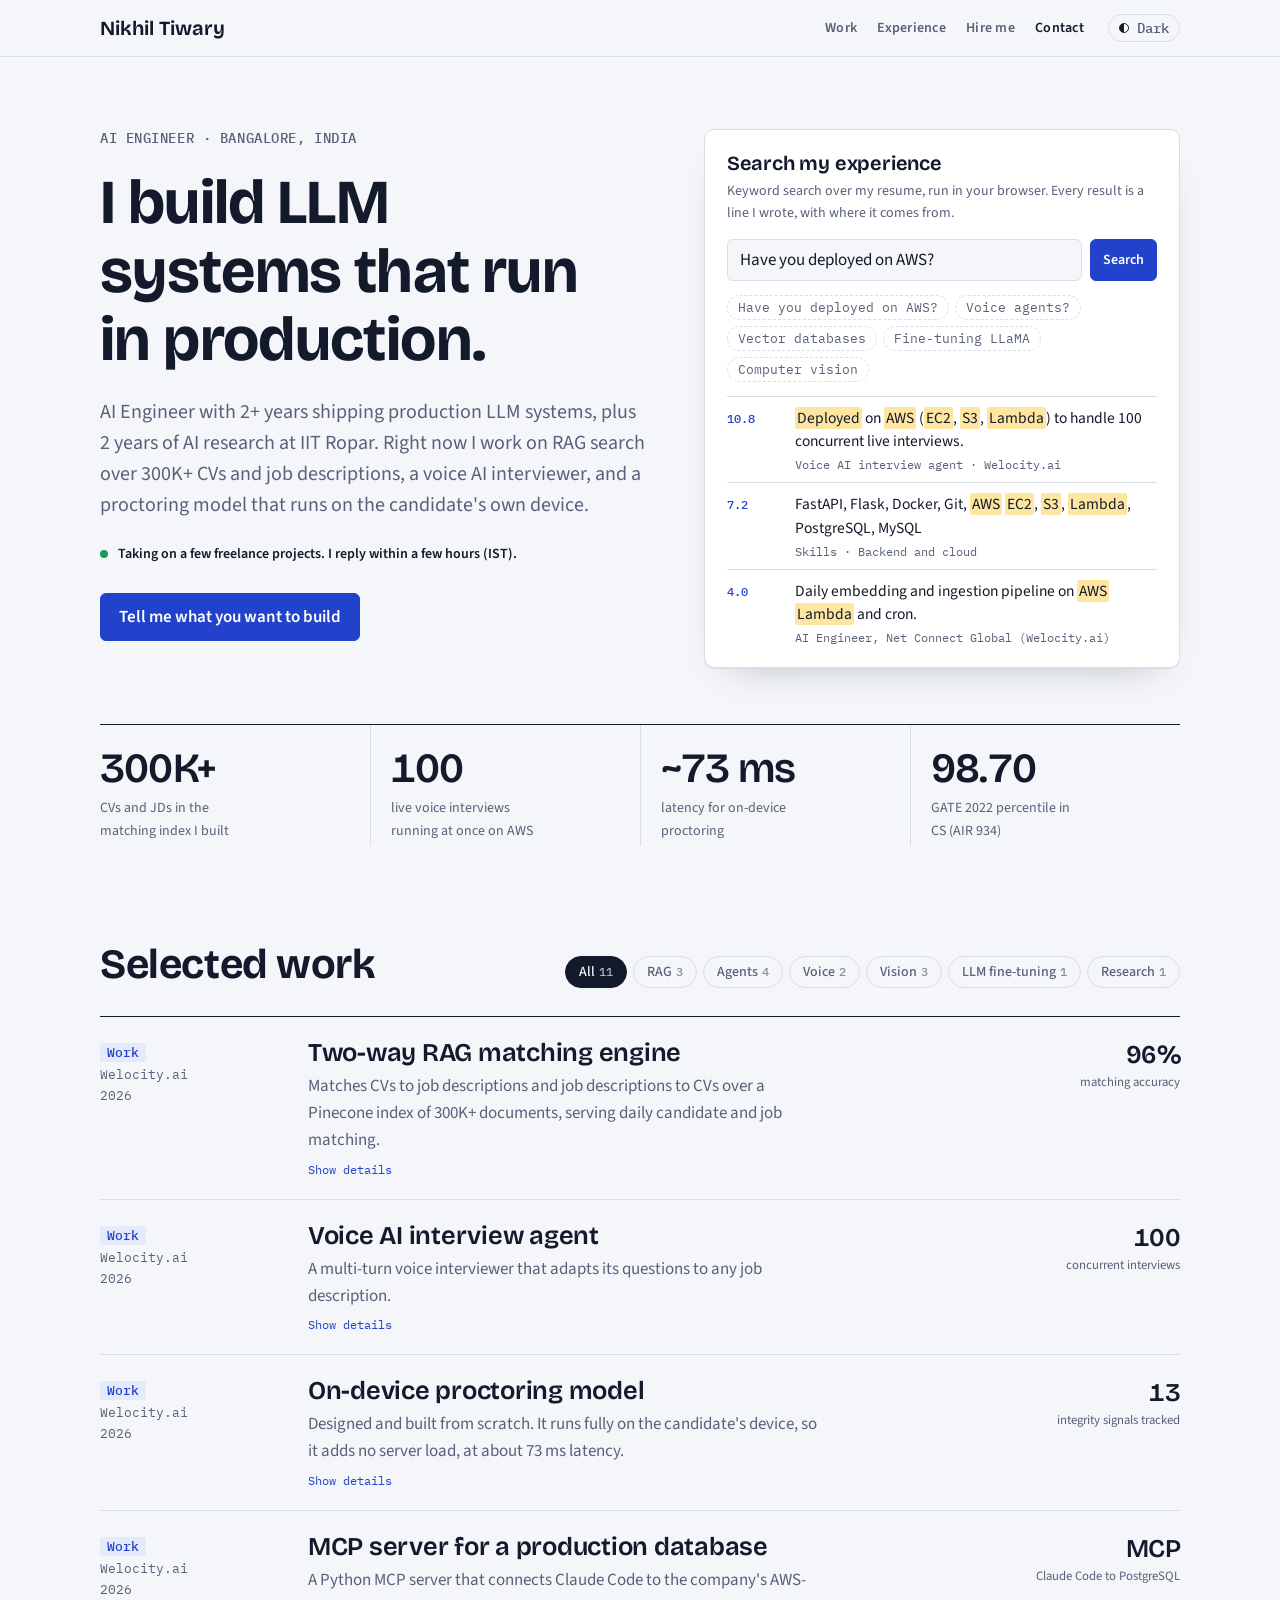
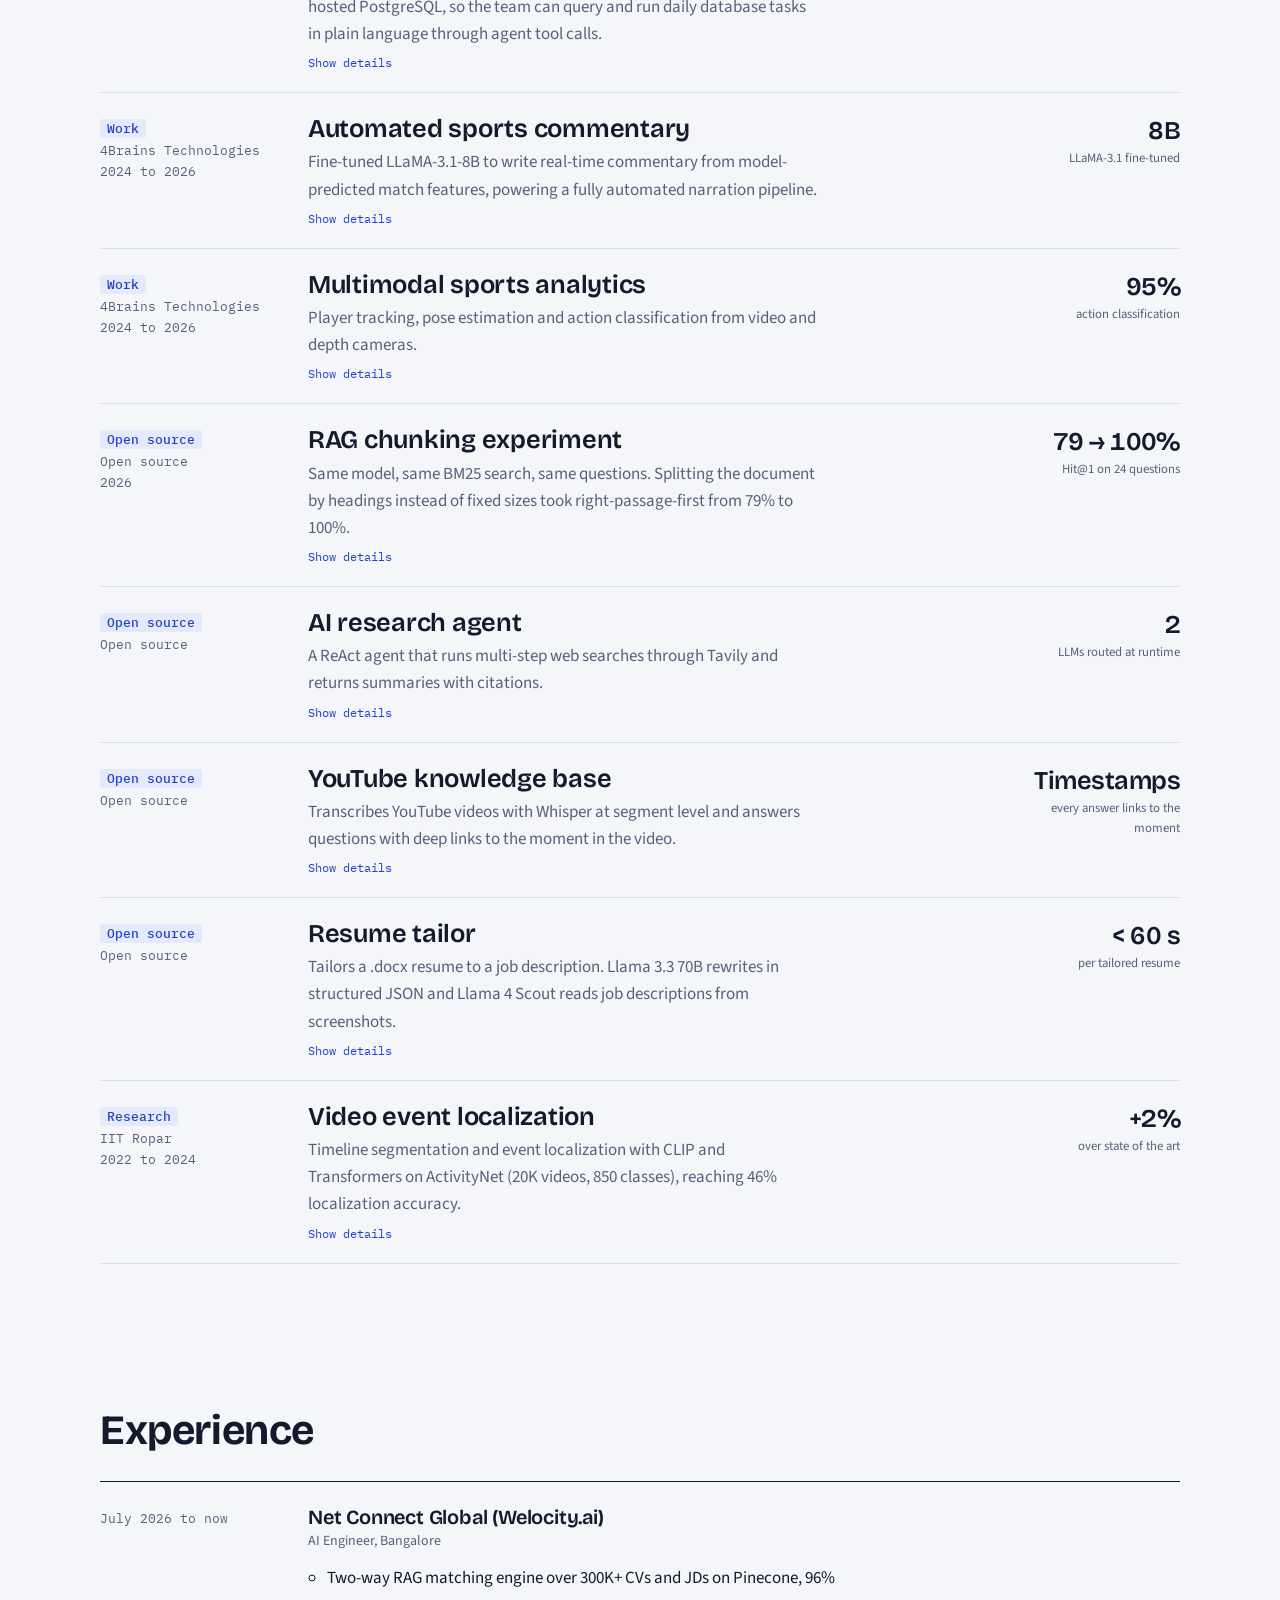
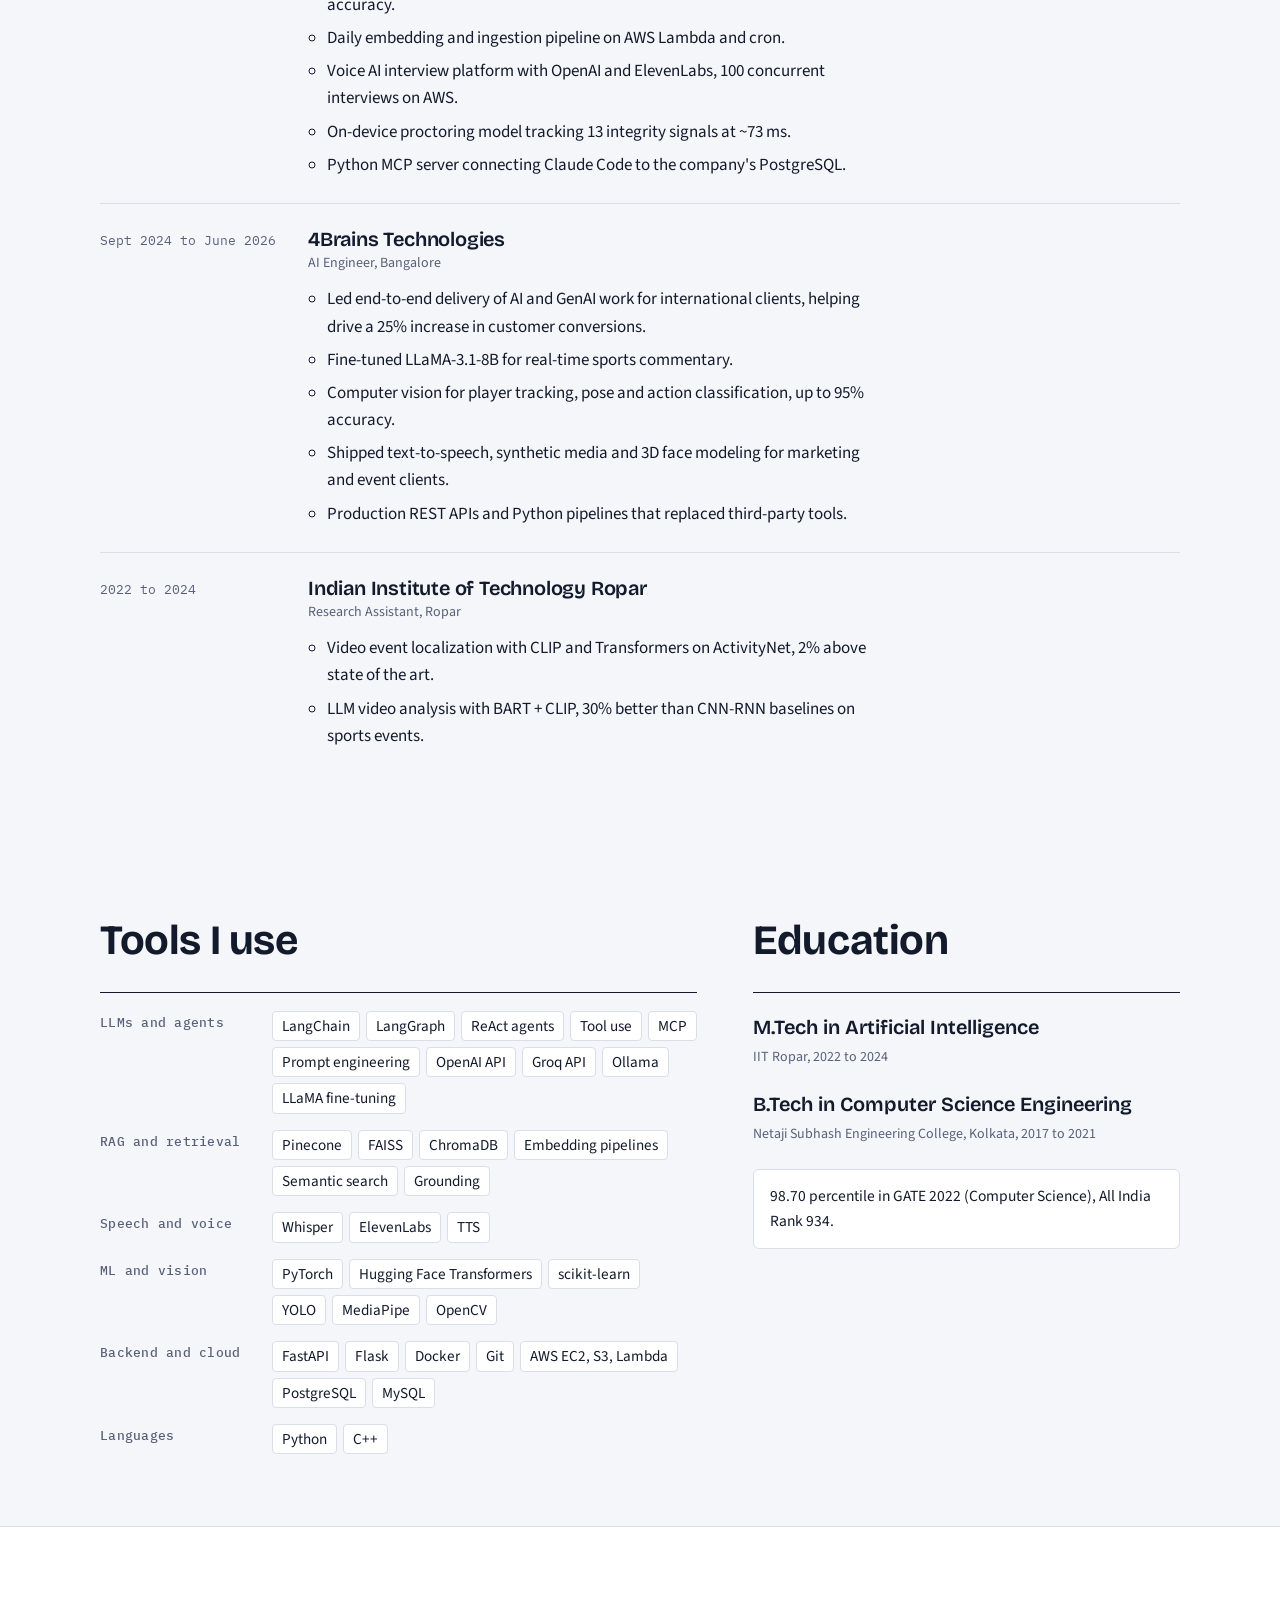
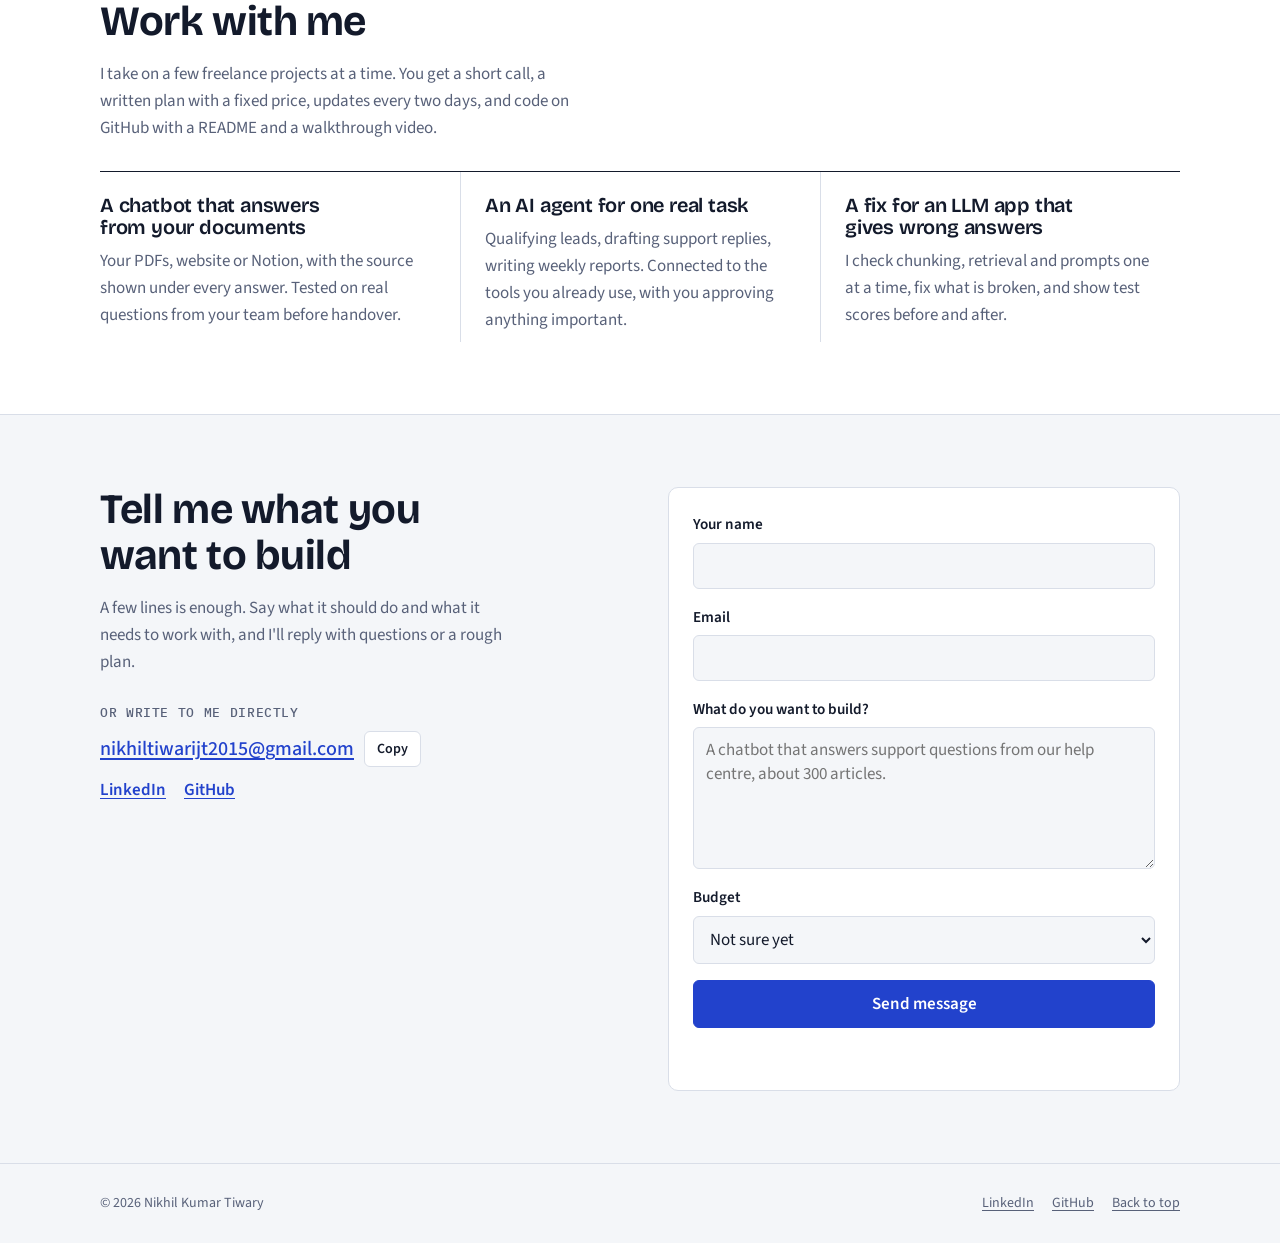
==== index.html @ e2e92344 "Add portfolio website Static site built from the resume: hero with in-browser resume search, project" ====
<!doctype html>
<html lang="en">
<head>
<meta charset="utf-8">
<meta name="viewport" content="width=device-width, initial-scale=1, viewport-fit=cover">
<title>Nikhil Kumar Tiwary</title>
<meta name="description" content="Nikhil Kumar Tiwary, AI Engineer in Bangalore. RAG search, voice AI agents and on-device vision, built for production.">
<meta property="og:title" content="Nikhil Kumar Tiwary, AI Engineer">
<meta property="og:description" content="RAG search, voice AI agents and on-device vision, built for production.">
<meta property="og:type" content="website">
<link rel="preconnect" href="https://fonts.googleapis.com">
<link rel="preconnect" href="https://fonts.gstatic.com" crossorigin>
<link rel="stylesheet" href="https://fonts.googleapis.com/css2?family=Bricolage+Grotesque:opsz,wght@12..96,500..750&family=Source+Sans+3:ital,wght@0,400;0,600;1,400&family=IBM+Plex+Mono:wght@400;500&display=swap">
<link rel="stylesheet" href="style.css">
</head>
<body>
<a class="skip" href="#main">Skip to content</a>

<header class="top">
  <div class="wrap top-inner">
    <a class="brand" href="#top" data-bind="shortName">Nikhil Tiwary</a>
    <nav class="nav" aria-label="Sections">
      <a href="#work">Work</a>
      <a href="#experience">Experience</a>
      <a href="#services">Hire me</a>
      <a href="#contact">Contact</a>
    </nav>
    <button class="theme" id="theme-toggle" type="button" aria-label="Switch colour theme">
      <span class="theme-dot" aria-hidden="true"></span><span class="theme-text">Theme</span>
    </button>
  </div>
</header>

<main id="main">
  <section class="hero wrap" id="top">
    <div class="hero-text">
      <p class="eyebrow"><span data-bind="role">AI Engineer</span> · <span data-bind="location">Bangalore, India</span></p>
      <h1 data-bind="headline">I build LLM systems that run in production.</h1>
      <p class="lede" data-bind="intro"></p>
      <p class="avail"><span class="pulse" aria-hidden="true"></span><span data-bind="availability"></span></p>
      <div class="cta-row">
        <a class="btn primary" href="#contact">Tell me what you want to build</a>
        <a class="btn" id="resume-link" href="Nikhil-Kumar-Tiwary-Resume.pdf" target="_blank" rel="noopener">Resume (PDF)</a>
      </div>
    </div>

    <aside class="ask" aria-labelledby="ask-title">
      <div class="ask-head">
        <h2 id="ask-title">Search my experience</h2>
        <p class="ask-note">Keyword search over my resume, run in your browser. Every result is a line I wrote, with where it comes from.</p>
      </div>
      <form class="ask-form" id="ask-form" role="search">
        <label class="sr" for="ask-input">Question</label>
        <input id="ask-input" type="search" autocomplete="off" placeholder="Have you deployed on AWS?" value="Have you deployed on AWS?">
        <button class="btn primary small" type="submit">Search</button>
      </form>
      <div class="chips" id="ask-chips" aria-label="Example questions"></div>
      <ol class="hits" id="ask-hits" aria-live="polite"></ol>
    </aside>
  </section>

  <section class="stats wrap" aria-label="In numbers">
    <dl class="stat-row" id="stats"></dl>
  </section>

  <section class="section wrap" id="work">
    <div class="section-head">
      <h2>Selected work</h2>
      <div class="filters" id="filters" role="group" aria-label="Filter projects"></div>
    </div>
    <ul class="projects" id="projects"></ul>
  </section>

  <section class="section wrap" id="experience">
    <div class="section-head"><h2>Experience</h2></div>
    <ol class="timeline" id="timeline"></ol>
  </section>

  <section class="section wrap split" id="skills">
    <div>
      <div class="section-head"><h2>Tools I use</h2></div>
      <div class="skills" id="skill-groups"></div>
    </div>
    <div>
      <div class="section-head"><h2>Education</h2></div>
      <ul class="edu" id="education"></ul>
      <p class="achieve" id="achievements"></p>
    </div>
  </section>

  <section class="section band" id="services">
    <div class="wrap">
      <div class="section-head">
        <h2>Work with me</h2>
        <p class="section-sub">I take on a few freelance projects at a time. You get a short call, a written plan with a fixed price, updates every two days, and code on GitHub with a README and a walkthrough video.</p>
      </div>
      <div class="services" id="service-list"></div>
    </div>
  </section>

  <section class="section wrap contact" id="contact">
    <div class="contact-text">
      <h2>Tell me what you want to build</h2>
      <p>A few lines is enough. Say what it should do and what it needs to work with, and I'll reply with questions or a rough plan.</p>
      <div class="direct">
        <p class="label">Or write to me directly</p>
        <div class="email-row">
          <a class="email" id="email-link" href="mailto:nikhiltiwarijt2015@gmail.com">nikhiltiwarijt2015@gmail.com</a>
          <button class="btn small" id="copy-email" type="button">Copy</button>
        </div>
        <p class="phone" id="phone-line" hidden></p>
        <p class="links"><a id="li-link" href="#" target="_blank" rel="noopener">LinkedIn</a><a id="gh-link" href="#" target="_blank" rel="noopener">GitHub</a></p>
      </div>
    </div>

    <form class="form" id="contact-form" novalidate>
      <div class="field">
        <label for="f-name">Your name</label>
        <input id="f-name" name="name" type="text" autocomplete="name" required>
      </div>
      <div class="field">
        <label for="f-email">Email</label>
        <input id="f-email" name="email" type="email" autocomplete="email" required>
      </div>
      <div class="field">
        <label for="f-what">What do you want to build?</label>
        <textarea id="f-what" name="message" rows="5" required placeholder="A chatbot that answers support questions from our help centre, about 300 articles."></textarea>
      </div>
      <div class="field">
        <label for="f-budget">Budget</label>
        <select id="f-budget" name="budget">
          <option value="Not sure yet">Not sure yet</option>
          <option value="Under $500">Under $500</option>
          <option value="$500 to $1,500">$500 to $1,500</option>
          <option value="Over $1,500">Over $1,500</option>
        </select>
      </div>
      <input type="text" name="_gotcha" class="trap" tabindex="-1" autocomplete="off" aria-hidden="true">
      <button class="btn primary" type="submit" id="f-submit">Send message</button>
      <p class="form-status" id="form-status" role="status"></p>
    </form>
  </section>
</main>

<footer class="foot">
  <div class="wrap foot-inner">
    <p>© <span id="year">2026</span> <span data-bind="name">Nikhil Kumar Tiwary</span></p>
    <p class="foot-links"><a id="foot-li" href="#" target="_blank" rel="noopener">LinkedIn</a><a id="foot-gh" href="#" target="_blank" rel="noopener">GitHub</a><a href="#top">Back to top</a></p>
  </div>
</footer>

<script src="data.js"></script>
<script src="app.js"></script>
</body>
</html>
---- style.css ----
/* Layout: left-aligned single column with an asymmetric hero (text + live search panel); projects as ruled rows with the result number on the right. */
:root {
  --bg: #f4f6f9;
  --surface: #ffffff;
  --ink: #131a2b;
  --muted: #586179;
  --line: #d9dee8;
  --accent: #2242cc;
  --accent-ink: #ffffff;
  --accent-soft: #e4e9fb;
  --mark: #ffe6a0;
  --mark-ink: #131a2b;
  --live: #1d9a5b;

  --f-display: "Bricolage Grotesque", "Segoe UI", system-ui, sans-serif;
  --f-body: "Source Sans 3", "Segoe UI", system-ui, -apple-system, sans-serif;
  --f-mono: "IBM Plex Mono", ui-monospace, "SFMono-Regular", Menlo, monospace;

  --step--1: 0.875rem;
  --step-0: 1.0625rem;
  --step-1: 1.25rem;
  --step-2: 1.6rem;
  --step-3: clamp(1.9rem, 1.4rem + 2vw, 2.6rem);
  --step-4: clamp(2.3rem, 1.6rem + 3.4vw, 3.9rem);

  --radius: 6px;
  --maxw: 1120px;
  color-scheme: light;
}
@media (prefers-color-scheme: dark) {
  :root:not([data-theme="light"]) {
    --bg: #0c111d; --surface: #141b2b; --ink: #e6e9f1; --muted: #98a1b6; --line: #252d41;
    --accent: #8ea4ff; --accent-ink: #0c111d; --accent-soft: #1b2443; --mark: #5b4a17; --mark-ink: #fff3cc; --live: #3fc986;
    color-scheme: dark;
  }
}
:root[data-theme="dark"] {
  --bg: #0c111d; --surface: #141b2b; --ink: #e6e9f1; --muted: #98a1b6; --line: #252d41;
  --accent: #8ea4ff; --accent-ink: #0c111d; --accent-soft: #1b2443; --mark: #5b4a17; --mark-ink: #fff3cc; --live: #3fc986;
  color-scheme: dark;
}

*, *::before, *::after { box-sizing: border-box; }
html { scroll-behavior: smooth; scroll-padding-top: 72px; }
@media (prefers-reduced-motion: reduce) { html { scroll-behavior: auto; } *, *::before, *::after { animation: none !important; transition: none !important; } }
body {
  margin: 0;
  background: var(--bg);
  color: var(--ink);
  font-family: var(--f-body);
  font-size: var(--step-0);
  line-height: 1.6;
  -webkit-font-smoothing: antialiased;
}
body::before { content: ""; position: fixed; inset: 0 0 auto; height: env(safe-area-inset-top, 0px); z-index: 10; background: var(--bg); }
img { max-width: 100%; }
[hidden] { display: none !important; }
a { color: var(--accent); text-underline-offset: 3px; }
:focus-visible { outline: 2px solid var(--accent); outline-offset: 3px; border-radius: 2px; }
h1, h2, h3 { font-family: var(--f-display); line-height: 1.1; text-wrap: balance; margin: 0; letter-spacing: -0.01em; }
p { margin: 0; }
.sr { position: absolute; width: 1px; height: 1px; overflow: hidden; clip: rect(0 0 0 0); white-space: nowrap; }
.skip { position: absolute; left: -999px; top: 8px; background: var(--surface); padding: 8px 12px; z-index: 30; }
.skip:focus { left: 16px; }

.wrap {
  max-width: var(--maxw);
  margin-inline: auto;
  padding-left: max(20px, env(safe-area-inset-left, 0px));
  padding-right: max(20px, env(safe-area-inset-right, 0px));
}

/* Header */
.top {
  position: sticky; top: env(safe-area-inset-top, 0px); z-index: 20;
  background: color-mix(in srgb, var(--bg) 88%, transparent);
  backdrop-filter: blur(10px);
  border-bottom: 1px solid var(--line);
}
.top-inner { display: flex; align-items: center; gap: 24px; padding-block: 12px; }
.brand { font-family: var(--f-display); font-weight: 650; font-size: var(--step-1); color: var(--ink); text-decoration: none; margin-right: auto; }
.nav { display: flex; gap: 20px; }
.nav a { color: var(--muted); text-decoration: none; font-size: var(--step--1); font-weight: 600; letter-spacing: 0.02em; }
.nav a:hover, .nav a.on { color: var(--ink); }
.theme {
  display: inline-flex; align-items: center; gap: 8px;
  font: 500 var(--step--1) var(--f-mono); color: var(--muted);
  background: none; border: 1px solid var(--line); border-radius: 999px; padding: 4px 10px; cursor: pointer;
}
.theme:hover { color: var(--ink); }
.theme-dot { width: 10px; height: 10px; border-radius: 50%; background: linear-gradient(90deg, var(--ink) 50%, var(--surface) 50%); border: 1px solid var(--ink); }
@media (max-width: 720px) {
  .nav { display: none; }
}

/* Hero */
.hero {
  display: grid; grid-template-columns: minmax(0, 1.15fr) minmax(0, 1fr); gap: 56px; align-items: start;
  padding-block: 72px 48px;
}
.hero-text { display: flex; flex-direction: column; gap: 22px; min-width: 0; }
.eyebrow { font: 500 var(--step--1) var(--f-mono); color: var(--muted); letter-spacing: 0.04em; text-transform: uppercase; }
.hero h1 { font-size: var(--step-4); font-weight: 700; max-width: 14ch; }
.lede { font-size: var(--step-1); color: var(--muted); max-width: 58ch; line-height: 1.55; }
.avail { display: flex; align-items: center; gap: 10px; font-size: var(--step--1); font-weight: 600; }
.pulse { width: 8px; height: 8px; border-radius: 50%; background: var(--live); box-shadow: 0 0 0 0 var(--live); animation: pulse 2.4s ease-out infinite; flex: none; }
@keyframes pulse { 0% { box-shadow: 0 0 0 0 color-mix(in srgb, var(--live) 60%, transparent); } 70%, 100% { box-shadow: 0 0 0 8px transparent; } }
.cta-row { display: flex; flex-wrap: wrap; gap: 12px; margin-top: 6px; }

.btn {
  display: inline-flex; align-items: center; justify-content: center; gap: 8px;
  font: 600 var(--step-0) var(--f-body); text-decoration: none; cursor: pointer;
  color: var(--ink); background: var(--surface); border: 1px solid var(--line);
  border-radius: var(--radius); padding: 11px 18px; transition: border-color .15s, transform .15s, background .15s;
}
.btn:hover { border-color: var(--ink); }
.btn:active { transform: translateY(1px); }
.btn.primary { background: var(--accent); color: var(--accent-ink); border-color: var(--accent); }
.btn.primary:hover { filter: brightness(1.08); }
.btn.small { padding: 7px 12px; font-size: var(--step--1); }
.btn[disabled] { opacity: .6; cursor: progress; }

/* Search panel */
.ask {
  min-width: 0;
  background: var(--surface); border: 1px solid var(--line); border-radius: 10px;
  padding: 22px; display: flex; flex-direction: column; gap: 14px;
  box-shadow: 0 1px 0 var(--line), 0 18px 40px -28px color-mix(in srgb, var(--ink) 40%, transparent);
}
.ask-head h2 { font-size: var(--step-1); font-weight: 650; }
.ask-note { font-size: var(--step--1); color: var(--muted); margin-top: 6px; }
.ask-form { display: flex; gap: 8px; }
.ask-form input {
  flex: 1; min-width: 0; font: 400 var(--step-0) var(--f-body); color: var(--ink);
  background: var(--bg); border: 1px solid var(--line); border-radius: var(--radius); padding: 8px 12px;
}
.chips { display: flex; flex-wrap: wrap; gap: 6px; }
.chip {
  font: 400 0.8rem var(--f-mono); color: var(--muted); background: none;
  border: 1px dashed var(--line); border-radius: 999px; padding: 3px 10px; cursor: pointer;
}
.chip:hover { color: var(--ink); border-color: var(--muted); }
.hits { list-style: none; margin: 0; padding: 0; display: flex; flex-direction: column; gap: 10px; }
.hit {
  border-top: 1px solid var(--line); padding-top: 10px; display: grid; grid-template-columns: 3.4em minmax(0, 1fr); gap: 4px 10px;
  animation: rise .35s ease both;
}
.hit:nth-child(2) { animation-delay: .05s; } .hit:nth-child(3) { animation-delay: .1s; }
@keyframes rise { from { opacity: .2; transform: translateY(4px); } to { opacity: 1; transform: none; } }
.hit-score { font: 500 0.78rem var(--f-mono); color: var(--accent); padding-top: 3px; font-variant-numeric: tabular-nums; }
.hit-text { font-size: 0.97rem; line-height: 1.5; }
.hit-src { grid-column: 2; font: 400 0.75rem var(--f-mono); color: var(--muted); }
.hit mark { background: var(--mark); color: var(--mark-ink); border-radius: 2px; padding: 0 2px; }
.no-hit { font-size: var(--step--1); color: var(--muted); border-top: 1px solid var(--line); padding-top: 10px; }

/* Stats */
.stats { padding-block: 8px 24px; }
.stat-row { display: grid; grid-template-columns: repeat(4, minmax(0, 1fr)); margin: 0; border-top: 1px solid var(--ink); }
.stat { padding: 18px 20px 4px 0; display: flex; flex-direction: column; gap: 4px; }
.stat + .stat { padding-left: 20px; border-left: 1px solid var(--line); }
.stat dt { font: 600 var(--step-3) var(--f-display); font-variant-numeric: tabular-nums; letter-spacing: -0.02em; }
.stat dd { margin: 0; font-size: var(--step--1); color: var(--muted); max-width: 22ch; }
@media (max-width: 820px) {
  .stat-row { grid-template-columns: repeat(2, minmax(0, 1fr)); }
  .stat:nth-child(3) { padding-left: 0; border-left: 0; }
  .stat:nth-child(n+3) { border-top: 1px solid var(--line); }
}

/* Sections */
.section { padding-block: 72px; }
.section-head { display: flex; flex-wrap: wrap; align-items: end; justify-content: space-between; gap: 16px 32px; margin-bottom: 28px; }
.section-head h2 { font-size: var(--step-3); font-weight: 680; }
.section-sub { color: var(--muted); max-width: 62ch; flex-basis: 100%; }

.filters { display: flex; flex-wrap: wrap; gap: 6px; }
.filter {
  font: 500 var(--step--1) var(--f-body); color: var(--muted); background: none;
  border: 1px solid var(--line); border-radius: 999px; padding: 5px 13px; cursor: pointer;
}
.filter:hover { color: var(--ink); }
.filter[aria-pressed="true"] { background: var(--ink); color: var(--bg); border-color: var(--ink); }
.filter .n { font-family: var(--f-mono); font-size: 0.75rem; opacity: .7; margin-left: 4px; }

.projects { list-style: none; margin: 0; padding: 0; border-top: 1px solid var(--ink); }
.project { border-bottom: 1px solid var(--line); }
.project-btn {
  width: 100%; text-align: left; background: none; border: 0; color: inherit; font: inherit; cursor: pointer;
  display: grid; grid-template-columns: 11rem minmax(0, 1fr) 11rem; gap: 8px 32px; padding: 22px 0; align-items: start;
}
.project-btn:hover h3 { color: var(--accent); }
.p-meta { display: flex; flex-direction: column; gap: 4px; font: 400 0.8rem var(--f-mono); color: var(--muted); padding-top: 4px; }
.p-kind { display: inline-block; width: fit-content; padding: 1px 7px; border-radius: 3px; background: var(--accent-soft); color: var(--accent); font-weight: 500; }
.p-main { min-width: 0; display: flex; flex-direction: column; gap: 6px; }
.p-main h3 { font-size: var(--step-2); font-weight: 620; transition: color .15s; }
.p-sum { color: var(--muted); max-width: 64ch; }
.p-metric { text-align: right; display: flex; flex-direction: column; gap: 2px; }
.p-metric b { font: 600 var(--step-2) var(--f-display); font-variant-numeric: tabular-nums; letter-spacing: -0.02em; white-space: nowrap; }
.p-metric span { font-size: 0.8rem; color: var(--muted); }
.p-more { grid-column: 2 / 4; display: grid; gap: 10px; padding-bottom: 4px; }
.p-more ul { margin: 0; padding-left: 1.1em; color: var(--ink); }
.p-stack { display: flex; flex-wrap: wrap; gap: 6px; }
.p-stack span { font: 400 0.78rem var(--f-mono); border: 1px solid var(--line); border-radius: 3px; padding: 1px 7px; color: var(--muted); }
.p-link { font-weight: 600; width: fit-content; }
.p-toggle { font: 400 0.78rem var(--f-mono); color: var(--accent); }
@media (max-width: 820px) {
  .project-btn { grid-template-columns: minmax(0, 1fr) auto; }
  .p-meta { grid-column: 1 / -1; flex-direction: row; gap: 12px; flex-wrap: wrap; }
  .p-main { grid-column: 1; }
  .p-metric { grid-column: 2; grid-row: 2; }
  .p-more { grid-column: 1 / -1; }
}
@media (max-width: 480px) {
  .project-btn { grid-template-columns: minmax(0, 1fr); }
  .p-metric { grid-column: 1; grid-row: auto; text-align: left; flex-direction: row; align-items: baseline; gap: 8px; }
}

/* Timeline */
.timeline { list-style: none; margin: 0; padding: 0; display: grid; gap: 0; }
.job { display: grid; grid-template-columns: 11rem minmax(0, 1fr); gap: 8px 32px; padding: 24px 0; border-top: 1px solid var(--line); }
.job:first-child { border-top: 1px solid var(--ink); }
.job-dates { font: 400 0.82rem var(--f-mono); color: var(--muted); padding-top: 4px; }
.job h3 { font-size: var(--step-1); font-weight: 620; }
.job-role { color: var(--muted); font-size: var(--step--1); margin-top: 2px; }
.job ul { margin: 12px 0 0; padding-left: 1.1em; display: grid; gap: 6px; max-width: 70ch; }
@media (max-width: 640px) { .job { grid-template-columns: minmax(0, 1fr); } }

/* Skills and education */
.split { display: grid; grid-template-columns: minmax(0, 1.4fr) minmax(0, 1fr); gap: 56px; }
@media (max-width: 860px) { .split { grid-template-columns: minmax(0, 1fr); } }
.skills { display: grid; gap: 16px; border-top: 1px solid var(--ink); padding-top: 18px; }
.skill-group { display: grid; grid-template-columns: 9.5rem minmax(0, 1fr); gap: 4px 20px; }
.skill-group h3 { font: 500 0.82rem var(--f-mono); color: var(--muted); padding-top: 3px; letter-spacing: 0.02em; }
.skill-items { display: flex; flex-wrap: wrap; gap: 6px; }
.skill-items span { font-size: 0.95rem; background: var(--surface); border: 1px solid var(--line); border-radius: 4px; padding: 2px 9px; }
@media (max-width: 520px) { .skill-group { grid-template-columns: minmax(0, 1fr); } }
.edu { list-style: none; margin: 0; padding: 18px 0 0; border-top: 1px solid var(--ink); display: grid; gap: 18px; }
.edu b { font-family: var(--f-display); font-size: var(--step-1); font-weight: 620; display: block; }
.edu span { color: var(--muted); font-size: var(--step--1); }
.achieve { margin-top: 22px; padding: 14px 16px; background: var(--surface); border: 1px solid var(--line); border-radius: var(--radius); font-size: 0.97rem; }

/* Services */
.band { background: var(--surface); border-block: 1px solid var(--line); }
.services { display: grid; grid-template-columns: repeat(3, minmax(0, 1fr)); gap: 0; border-top: 1px solid var(--ink); }
.service { padding: 22px 24px 8px 0; display: flex; flex-direction: column; gap: 10px; }
.service + .service { padding-left: 24px; border-left: 1px solid var(--line); }
.service h3 { font-size: var(--step-1); font-weight: 620; }
.service p { color: var(--muted); }
@media (max-width: 820px) {
  .services { grid-template-columns: minmax(0, 1fr); }
  .service + .service { padding-left: 0; border-left: 0; border-top: 1px solid var(--line); }
}

/* Contact */
.contact { display: grid; grid-template-columns: minmax(0, 1fr) minmax(0, 1fr); gap: 56px; align-items: start; }
@media (max-width: 860px) { .contact { grid-template-columns: minmax(0, 1fr); } }
.contact-text { display: flex; flex-direction: column; gap: 16px; min-width: 0; }
.contact-text h2 { font-size: var(--step-3); font-weight: 680; }
.contact-text > p { color: var(--muted); max-width: 52ch; }
.direct { margin-top: 12px; display: grid; gap: 10px; }
.label { font: 500 0.8rem var(--f-mono); color: var(--muted); text-transform: uppercase; letter-spacing: 0.05em; }
.email-row { display: flex; flex-wrap: wrap; align-items: center; gap: 10px; }
.email { font: 500 var(--step-1) var(--f-body); overflow-wrap: anywhere; user-select: all; }
.links, .foot-links { display: flex; flex-wrap: wrap; gap: 18px; }
.links a { font-weight: 600; }

.form { min-width: 0; display: grid; gap: 16px; background: var(--surface); border: 1px solid var(--line); border-radius: 10px; padding: 24px; }
.field { display: grid; gap: 6px; }
.field label { font-weight: 600; font-size: 0.95rem; }
.field input, .field textarea, .field select {
  font: 400 var(--step-0) var(--f-body); color: var(--ink); background: var(--bg);
  border: 1px solid var(--line); border-radius: var(--radius); padding: 10px 12px; width: 100%;
}
.field textarea { resize: vertical; min-height: 7rem; }
.field input:focus, .field textarea:focus, .field select:focus, .ask-form input:focus { outline: 2px solid var(--accent); outline-offset: 0; border-color: var(--accent); }
.field.bad input, .field.bad textarea { border-color: #c4352b; }
.trap { position: absolute; left: -5000px; }
.form-status { font-size: 0.95rem; min-height: 1.5em; }
.form-status.ok { color: var(--live); font-weight: 600; }
.form-status.err { color: #d0473c; }

/* Footer */
.foot { border-top: 1px solid var(--line); }
.foot-inner { display: flex; flex-wrap: wrap; justify-content: space-between; gap: 12px; padding-block: 28px; font-size: var(--step--1); color: var(--muted); }
.foot-links a { color: var(--muted); }

@media (max-width: 900px) {
  .hero { grid-template-columns: minmax(0, 1fr); gap: 36px; padding-block: 44px 32px; }
}
.band .section-head { flex-direction: column; align-items: flex-start; }
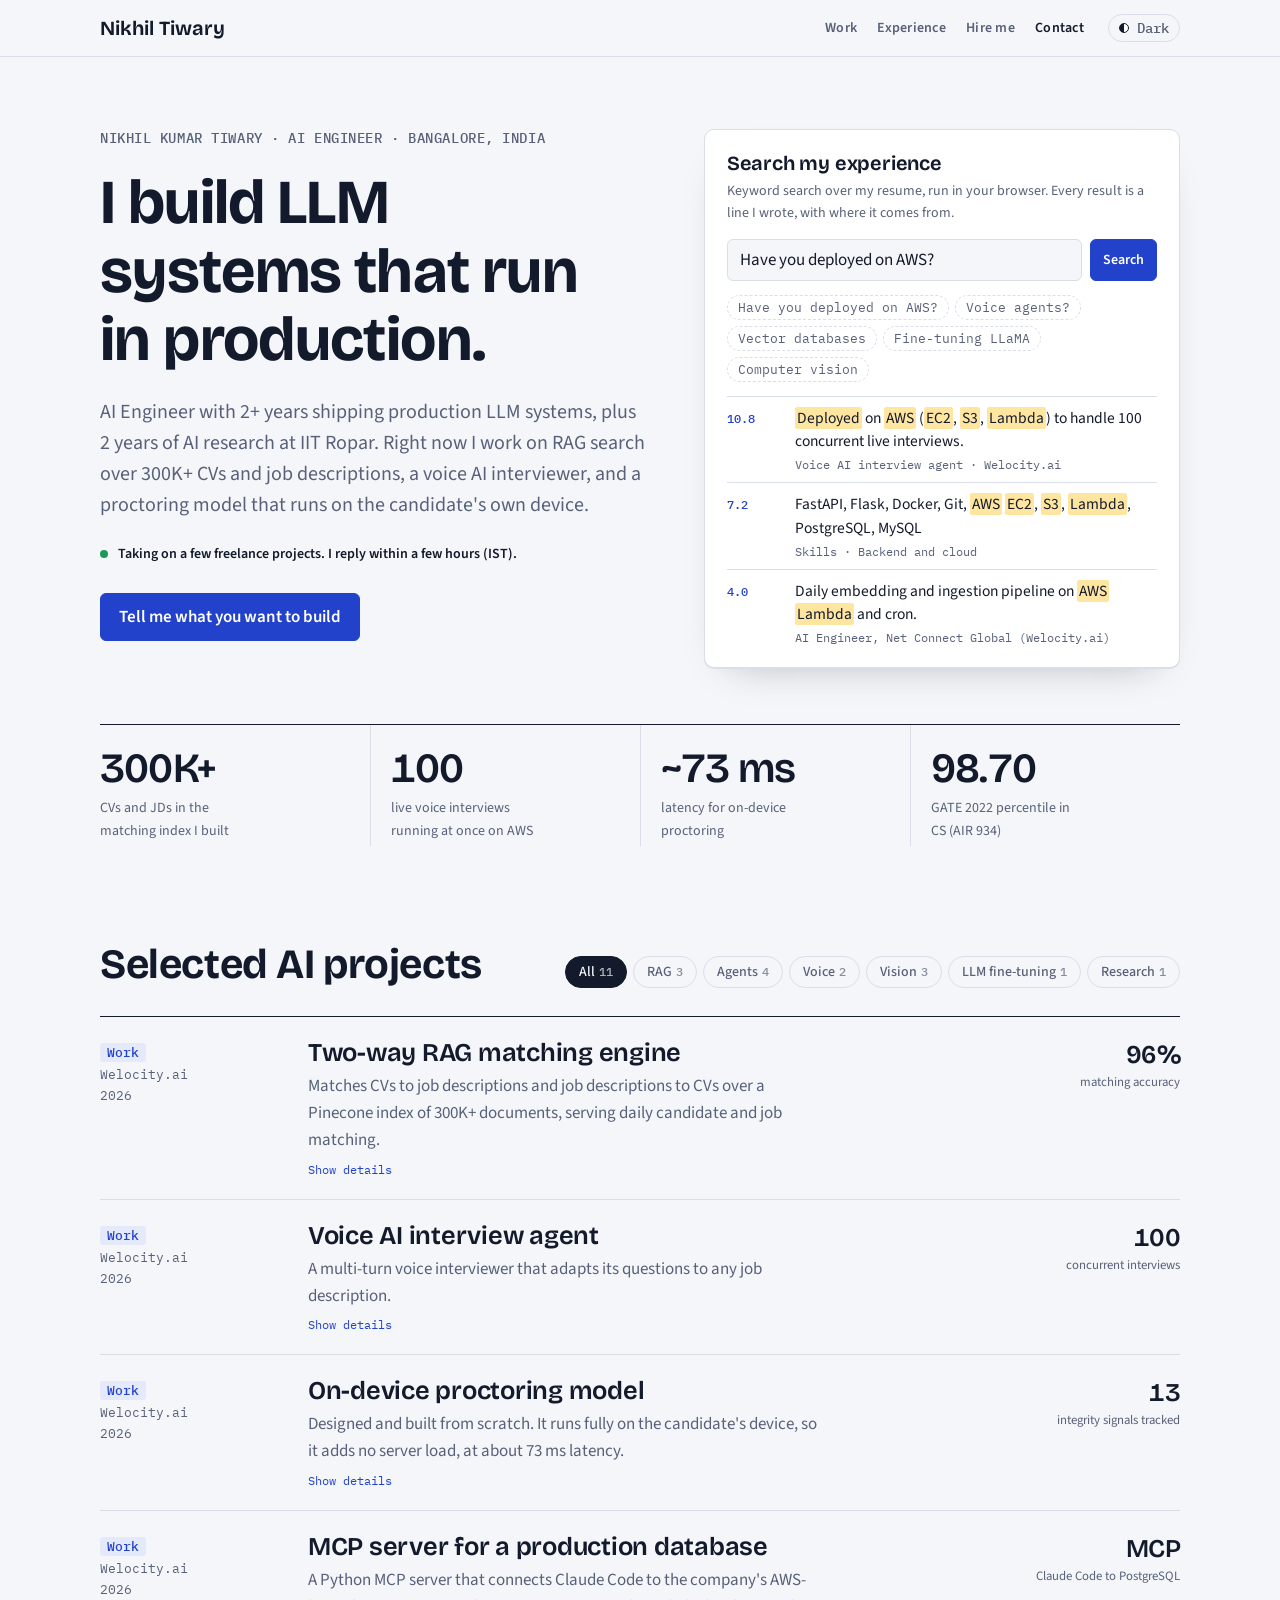
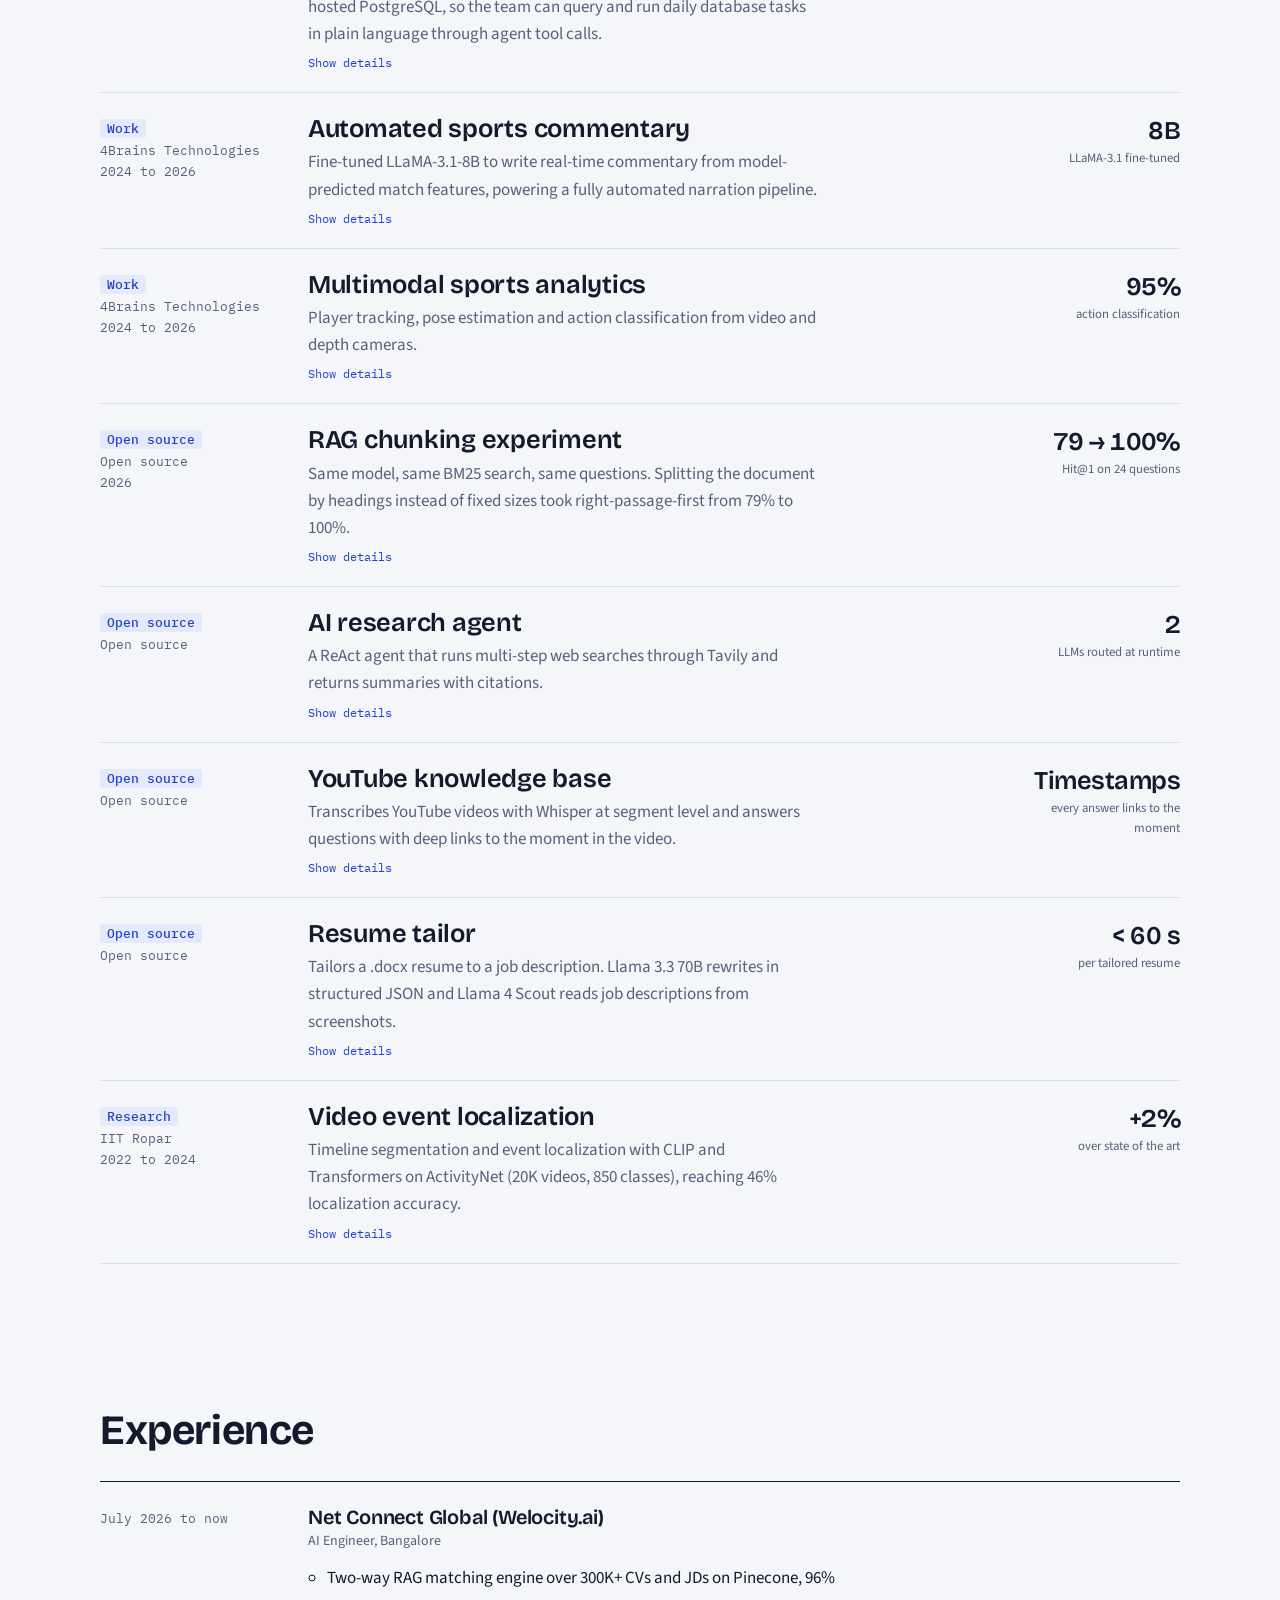
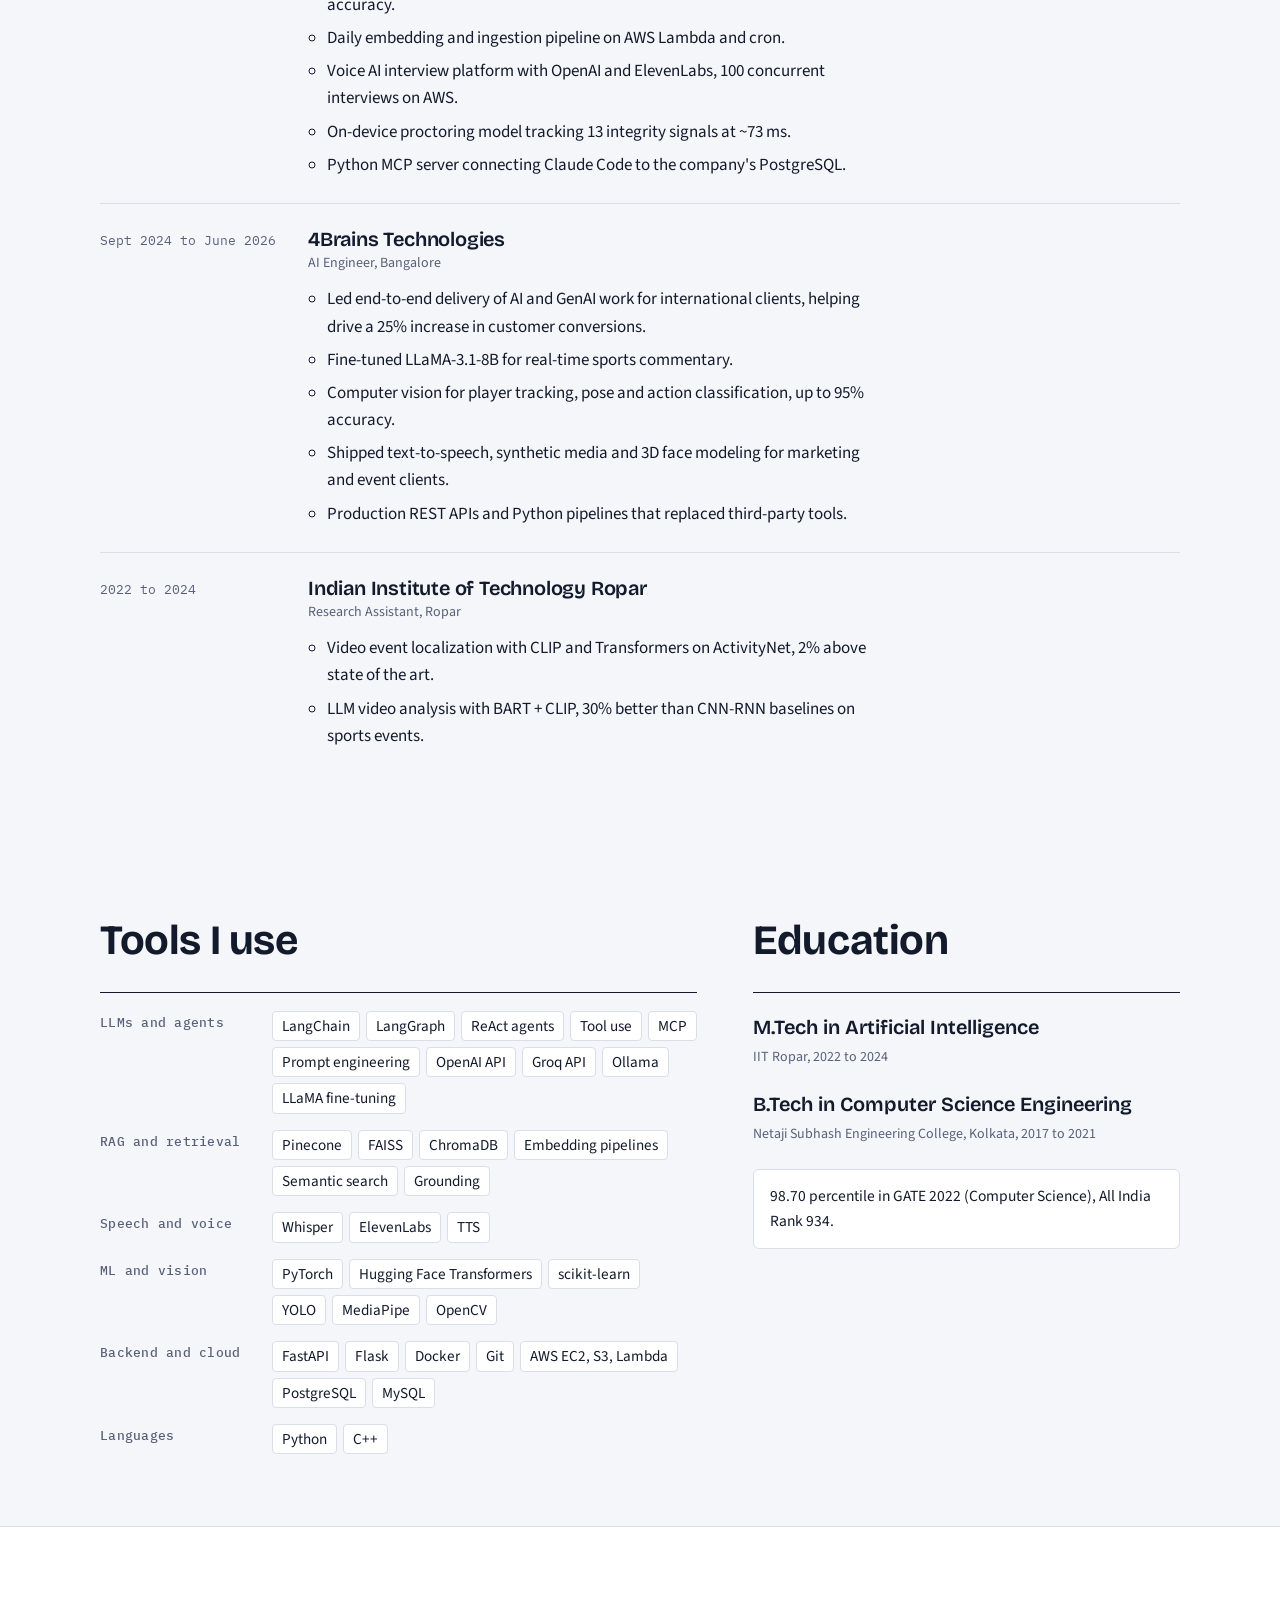
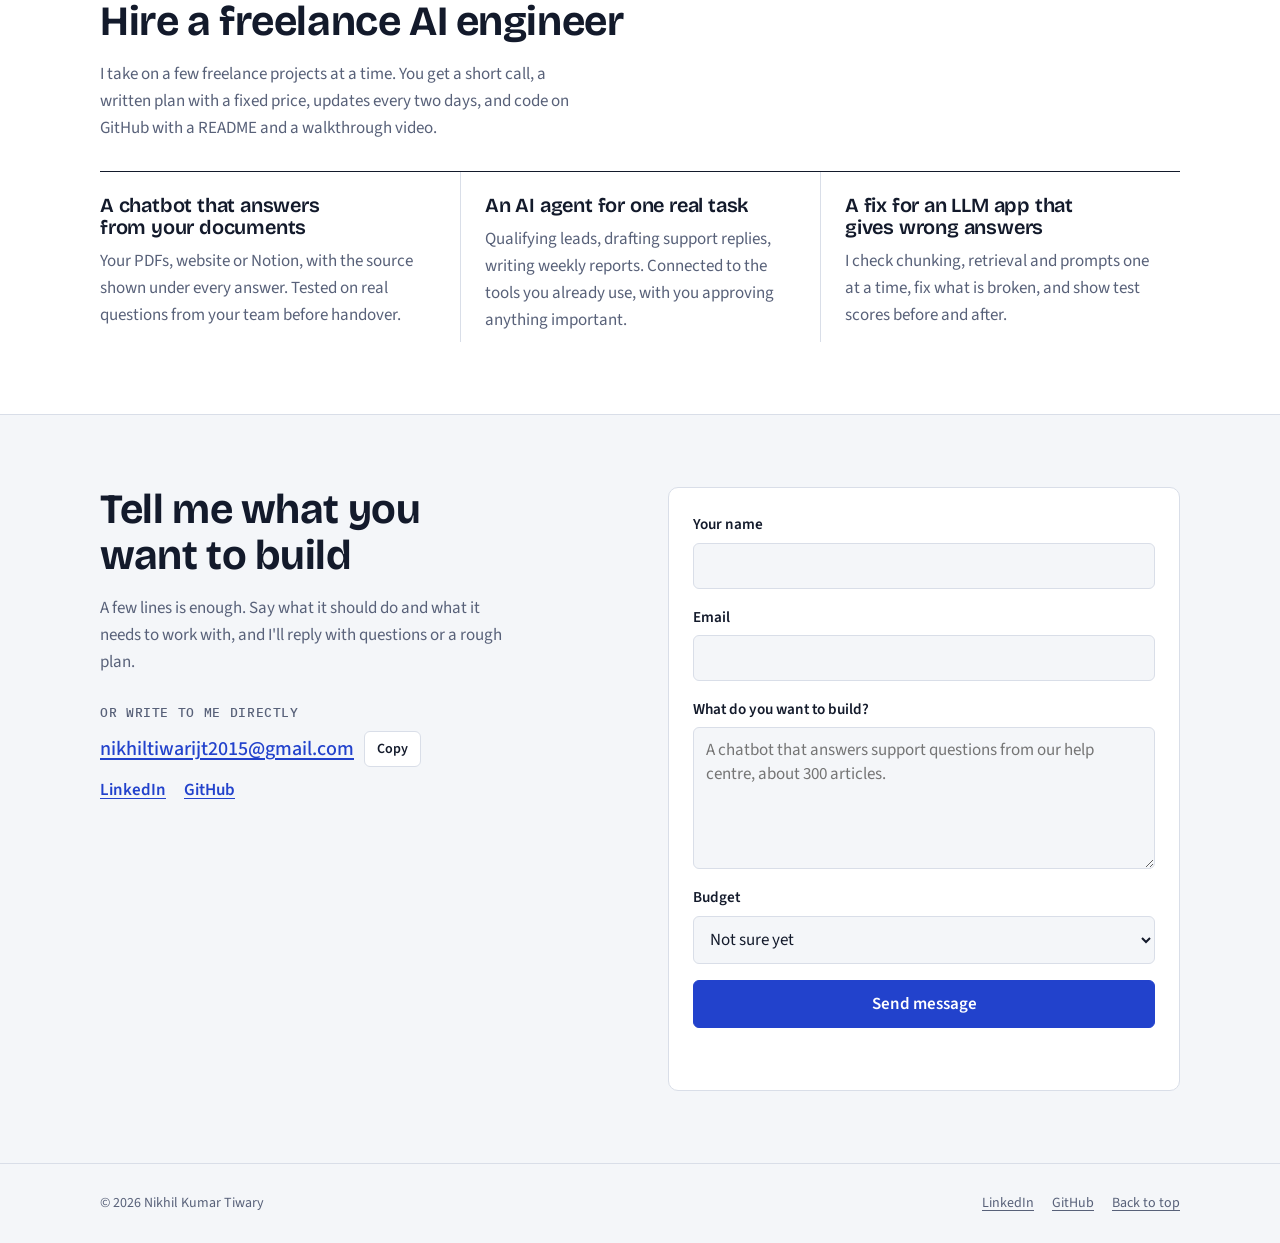
==== commit fab9fa60: "Improve SEO: title, meta tags, structured data, sitemap, robots.txt, favicon" ====
--- a/index.html
+++ b/index.html
@@ -3,11 +3,64 @@
 <head>
 <meta charset="utf-8">
 <meta name="viewport" content="width=device-width, initial-scale=1, viewport-fit=cover">
-<title>Nikhil Kumar Tiwary</title>
-<meta name="description" content="Nikhil Kumar Tiwary, AI Engineer in Bangalore. RAG search, voice AI agents and on-device vision, built for production.">
-<meta property="og:title" content="Nikhil Kumar Tiwary, AI Engineer">
-<meta property="og:description" content="RAG search, voice AI agents and on-device vision, built for production.">
-<meta property="og:type" content="website">
+<!-- SEO: the site address https://nikhiltiwary.in/ also appears in sitemap.xml and robots.txt. -->
+<title>Nikhil Kumar Tiwary | AI Engineer in Bangalore (RAG, LLM Agents, Voice AI)</title>
+<meta name="description" content="Nikhil Kumar Tiwary (Nikhil Tiwari) is an AI Engineer in Bangalore and IIT Ropar M.Tech who builds production RAG search, LLM agents, voice AI and computer vision. Available for freelance AI projects.">
+<meta name="author" content="Nikhil Kumar Tiwary">
+<meta name="robots" content="index, follow, max-image-preview:large, max-snippet:-1">
+<link rel="canonical" href="https://nikhiltiwary.in/">
+<meta name="theme-color" content="#2242cc">
+<link rel="icon" href="favicon.svg" type="image/svg+xml">
+
+<meta property="og:type" content="profile">
+<meta property="og:site_name" content="Nikhil Kumar Tiwary">
+<meta property="og:title" content="Nikhil Kumar Tiwary, AI Engineer in Bangalore">
+<meta property="og:description" content="Production RAG search, LLM agents, voice AI and on-device vision. Available for freelance AI projects.">
+<meta property="og:url" content="https://nikhiltiwary.in/">
+<meta property="og:locale" content="en_IN">
+<meta property="profile:first_name" content="Nikhil">
+<meta property="profile:last_name" content="Tiwary">
+<meta name="twitter:card" content="summary">
+<meta name="twitter:title" content="Nikhil Kumar Tiwary, AI Engineer in Bangalore">
+<meta name="twitter:description" content="Production RAG search, LLM agents, voice AI and on-device vision. Available for freelance AI projects.">
+
+<script type="application/ld+json">
+{
+  "@context": "https://schema.org",
+  "@graph": [
+    {
+      "@type": "ProfilePage",
+      "@id": "https://nikhiltiwary.in/#page",
+      "url": "https://nikhiltiwary.in/",
+      "name": "Nikhil Kumar Tiwary, AI Engineer in Bangalore",
+      "inLanguage": "en",
+      "dateModified": "2026-11-10",
+      "mainEntity": { "@id": "https://nikhiltiwary.in/#person" }
+    },
+    {
+      "@type": "Person",
+      "@id": "https://nikhiltiwary.in/#person",
+      "name": "Nikhil Kumar Tiwary",
+      "alternateName": ["Nikhil Tiwary", "Nikhil Tiwari", "Nikhil Kumar Tiwari"],
+      "givenName": "Nikhil",
+      "familyName": "Tiwary",
+      "jobTitle": "AI Engineer",
+      "description": "AI Engineer building production RAG search, LLM agents, voice AI and on-device computer vision.",
+      "url": "https://nikhiltiwary.in/",
+      "email": "mailto:nikhiltiwarijt2015@gmail.com",
+      "address": { "@type": "PostalAddress", "addressLocality": "Bangalore", "addressRegion": "Karnataka", "addressCountry": "IN" },
+      "worksFor": { "@type": "Organization", "name": "Net Connect Global (Welocity.ai)" },
+      "alumniOf": [
+        { "@type": "CollegeOrUniversity", "name": "Indian Institute of Technology Ropar" },
+        { "@type": "CollegeOrUniversity", "name": "Netaji Subhash Engineering College, Kolkata" }
+      ],
+      "hasCredential": { "@type": "EducationalOccupationalCredential", "credentialCategory": "degree", "name": "M.Tech in Artificial Intelligence, IIT Ropar" },
+      "knowsAbout": ["Artificial Intelligence", "Large Language Models", "Retrieval-Augmented Generation", "AI Agents", "Model Context Protocol", "Voice AI", "Computer Vision", "LLM Fine-tuning", "LangChain", "LangGraph", "Pinecone", "FAISS", "PyTorch", "AWS", "Python"],
+      "sameAs": ["https://www.linkedin.com/in/nikhil-tiwary007/", "https://github.com/tiwarinikhil"]
+    }
+  ]
+}
+</script>
 <link rel="preconnect" href="https://fonts.googleapis.com">
 <link rel="preconnect" href="https://fonts.gstatic.com" crossorigin>
 <link rel="stylesheet" href="https://fonts.googleapis.com/css2?family=Bricolage+Grotesque:opsz,wght@12..96,500..750&family=Source+Sans+3:ital,wght@0,400;0,600;1,400&family=IBM+Plex+Mono:wght@400;500&display=swap">
@@ -34,10 +87,10 @@
 <main id="main">
   <section class="hero wrap" id="top">
     <div class="hero-text">
-      <p class="eyebrow"><span data-bind="role">AI Engineer</span> · <span data-bind="location">Bangalore, India</span></p>
+      <p class="eyebrow"><span data-bind="name">Nikhil Kumar Tiwary</span> · <span data-bind="role">AI Engineer</span> · <span data-bind="location">Bangalore, India</span></p>
       <h1 data-bind="headline">I build LLM systems that run in production.</h1>
-      <p class="lede" data-bind="intro"></p>
-      <p class="avail"><span class="pulse" aria-hidden="true"></span><span data-bind="availability"></span></p>
+      <p class="lede" data-bind="intro">AI Engineer with 2+ years shipping production LLM systems, plus 2 years of AI research at IIT Ropar. Right now I work on RAG search over 300K+ CVs and job descriptions, a voice AI interviewer, and a proctoring model that runs on the candidate's own device.</p>
+      <p class="avail"><span class="pulse" aria-hidden="true"></span><span data-bind="availability">Taking on a few freelance projects. I reply within a few hours (IST).</span></p>
       <div class="cta-row">
         <a class="btn primary" href="#contact">Tell me what you want to build</a>
         <a class="btn" id="resume-link" href="Nikhil-Kumar-Tiwary-Resume.pdf" target="_blank" rel="noopener">Resume (PDF)</a>
@@ -65,7 +118,7 @@
 
   <section class="section wrap" id="work">
     <div class="section-head">
-      <h2>Selected work</h2>
+      <h2>Selected AI projects</h2>
       <div class="filters" id="filters" role="group" aria-label="Filter projects"></div>
     </div>
     <ul class="projects" id="projects"></ul>
@@ -91,7 +144,7 @@
   <section class="section band" id="services">
     <div class="wrap">
       <div class="section-head">
-        <h2>Work with me</h2>
+        <h2>Hire a freelance AI engineer</h2>
         <p class="section-sub">I take on a few freelance projects at a time. You get a short call, a written plan with a fixed price, updates every two days, and code on GitHub with a README and a walkthrough video.</p>
       </div>
       <div class="services" id="service-list"></div>
@@ -109,7 +162,7 @@
           <button class="btn small" id="copy-email" type="button">Copy</button>
         </div>
         <p class="phone" id="phone-line" hidden></p>
-        <p class="links"><a id="li-link" href="#" target="_blank" rel="noopener">LinkedIn</a><a id="gh-link" href="#" target="_blank" rel="noopener">GitHub</a></p>
+        <p class="links"><a id="li-link" href="https://www.linkedin.com/in/nikhil-tiwary007/" target="_blank" rel="me noopener">LinkedIn</a><a id="gh-link" href="https://github.com/tiwarinikhil" target="_blank" rel="me noopener">GitHub</a></p>
       </div>
     </div>
 
@@ -145,7 +198,7 @@
 <footer class="foot">
   <div class="wrap foot-inner">
     <p>© <span id="year">2026</span> <span data-bind="name">Nikhil Kumar Tiwary</span></p>
-    <p class="foot-links"><a id="foot-li" href="#" target="_blank" rel="noopener">LinkedIn</a><a id="foot-gh" href="#" target="_blank" rel="noopener">GitHub</a><a href="#top">Back to top</a></p>
+    <p class="foot-links"><a id="foot-li" href="https://www.linkedin.com/in/nikhil-tiwary007/" target="_blank" rel="me noopener">LinkedIn</a><a id="foot-gh" href="https://github.com/tiwarinikhil" target="_blank" rel="me noopener">GitHub</a><a href="#top">Back to top</a></p>
   </div>
 </footer>
 
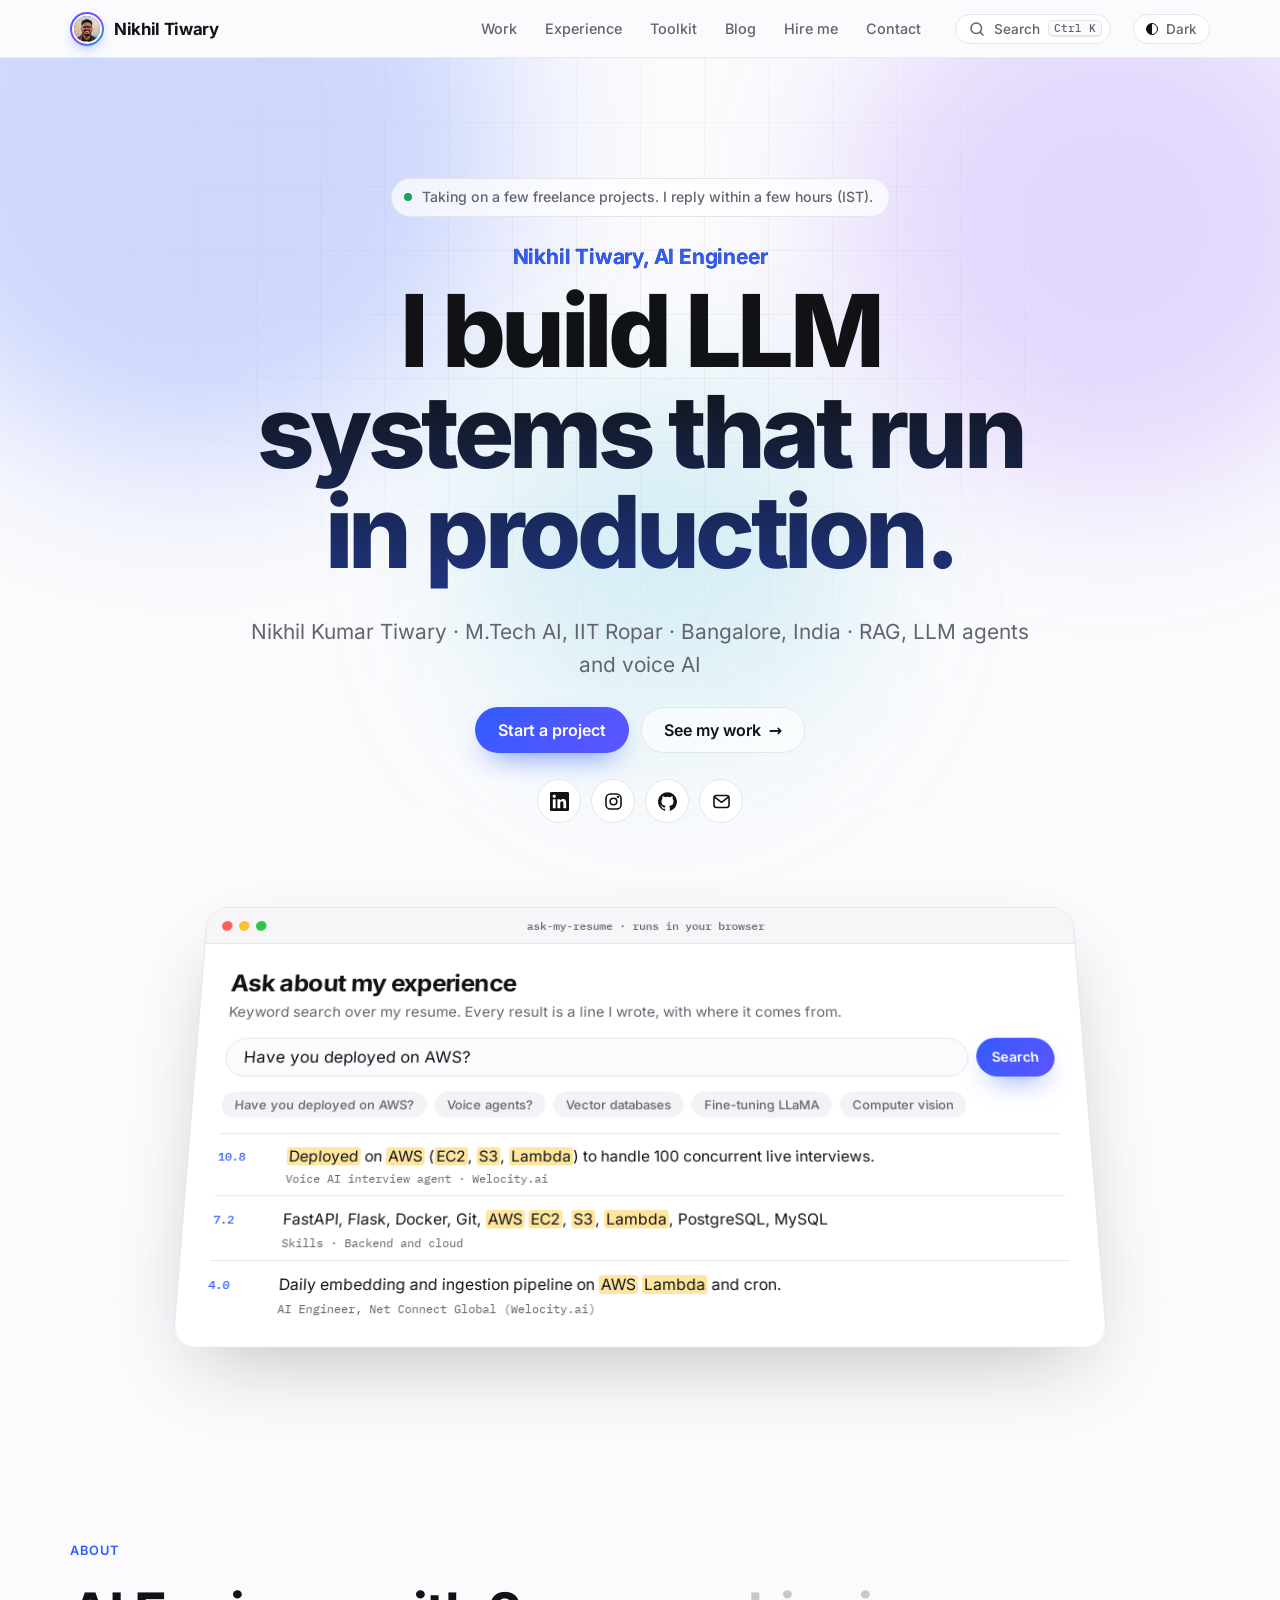
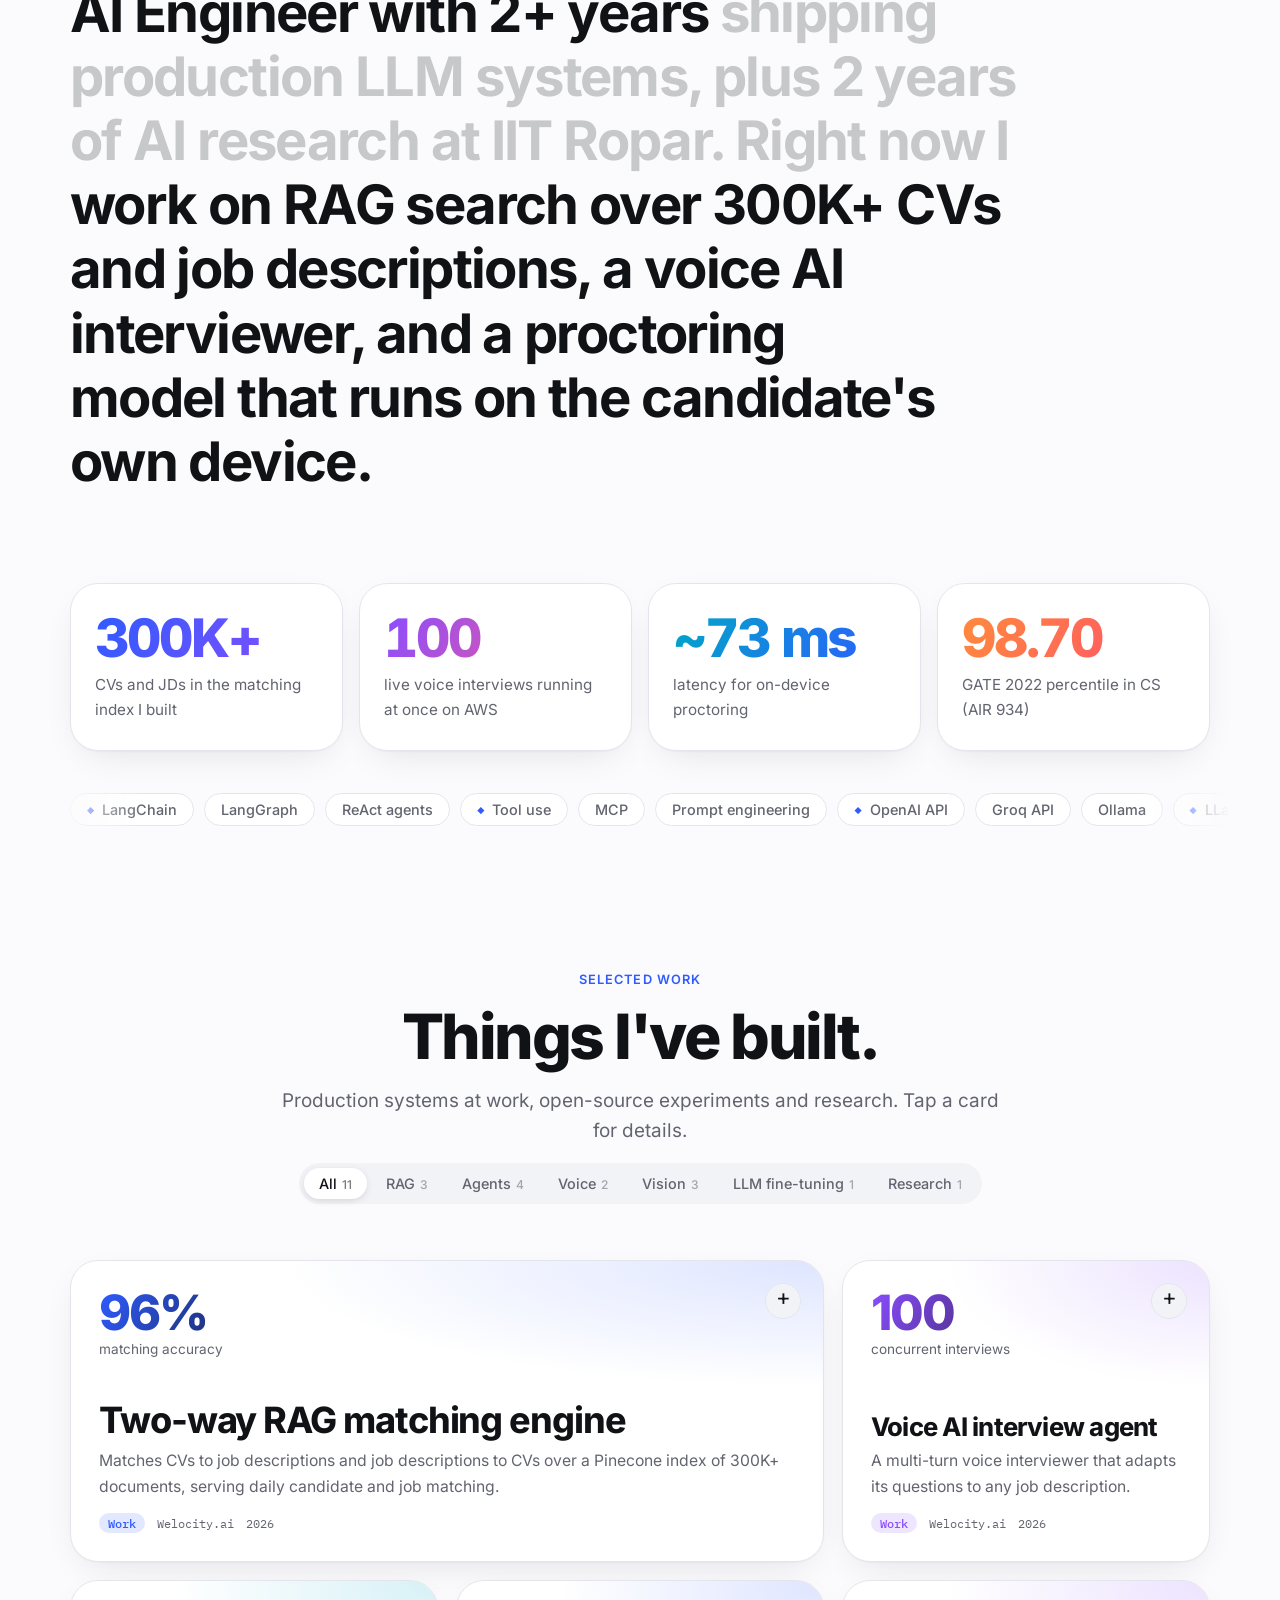
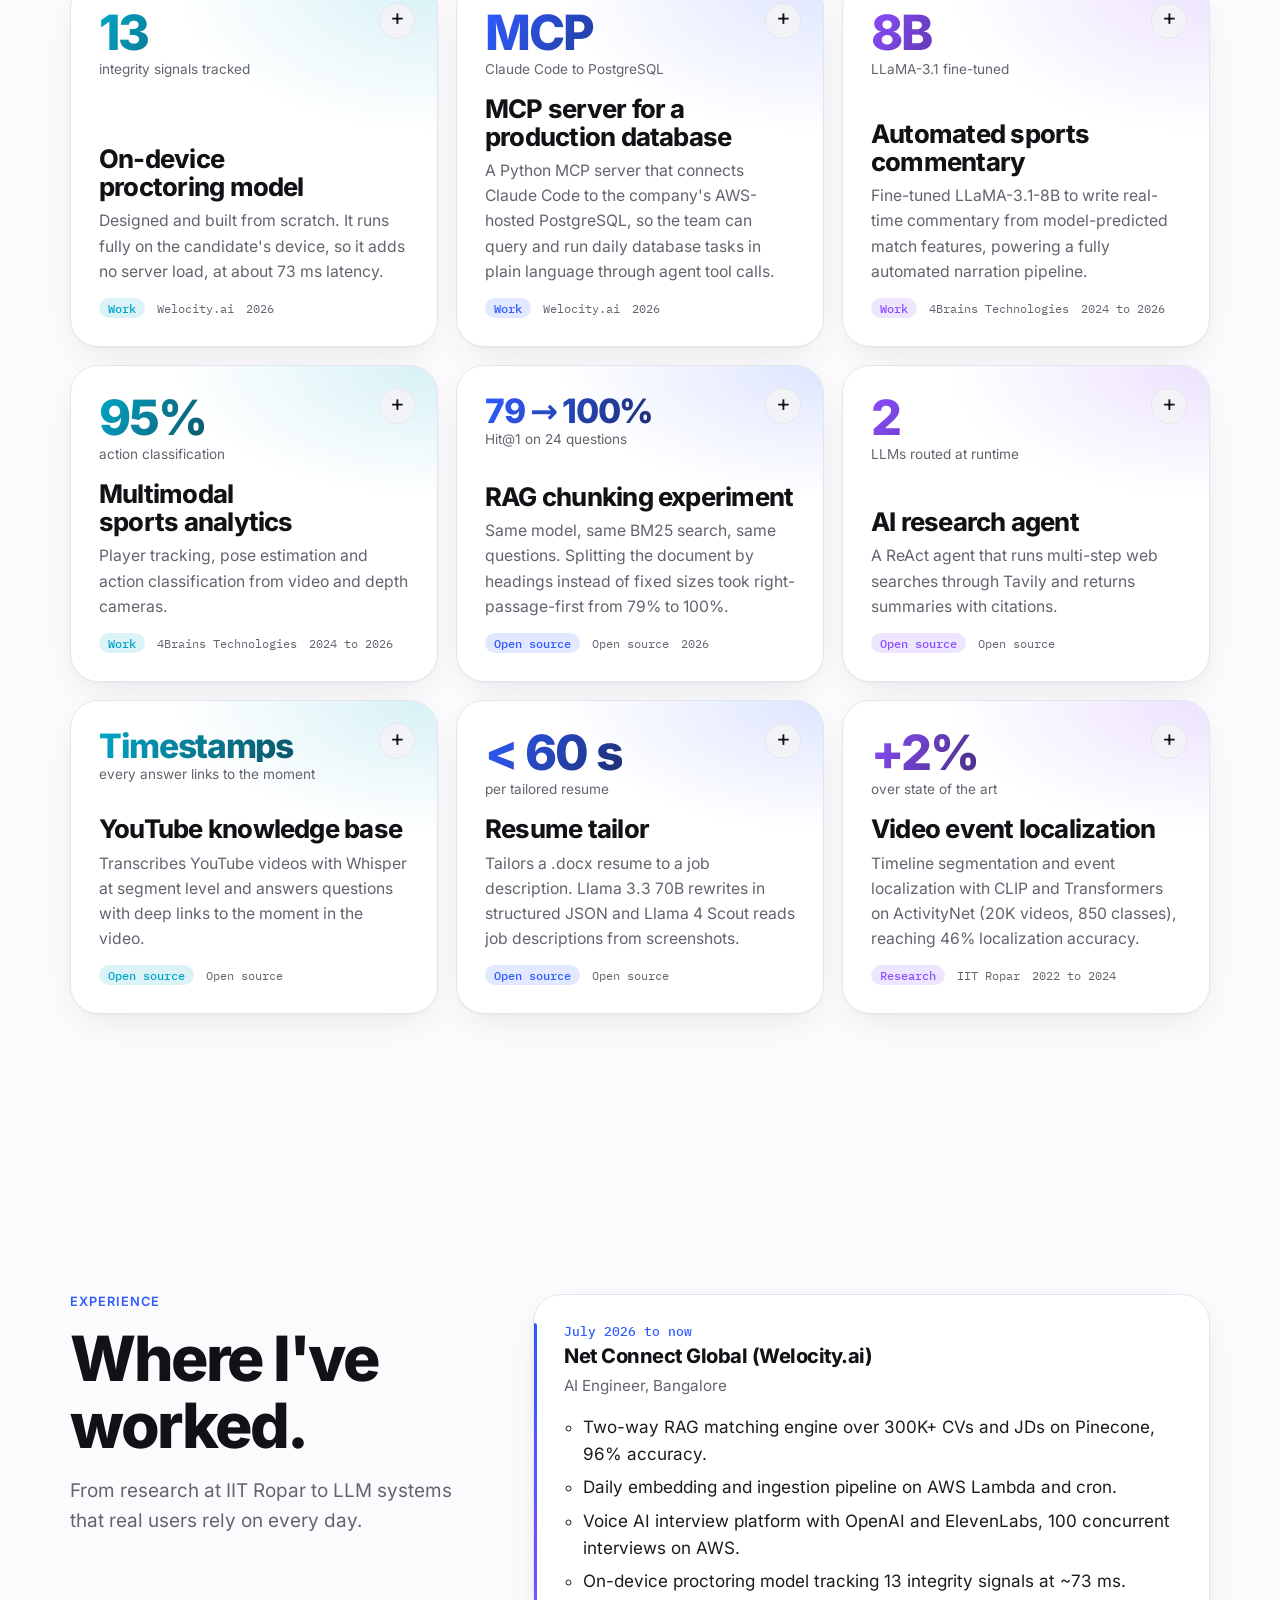
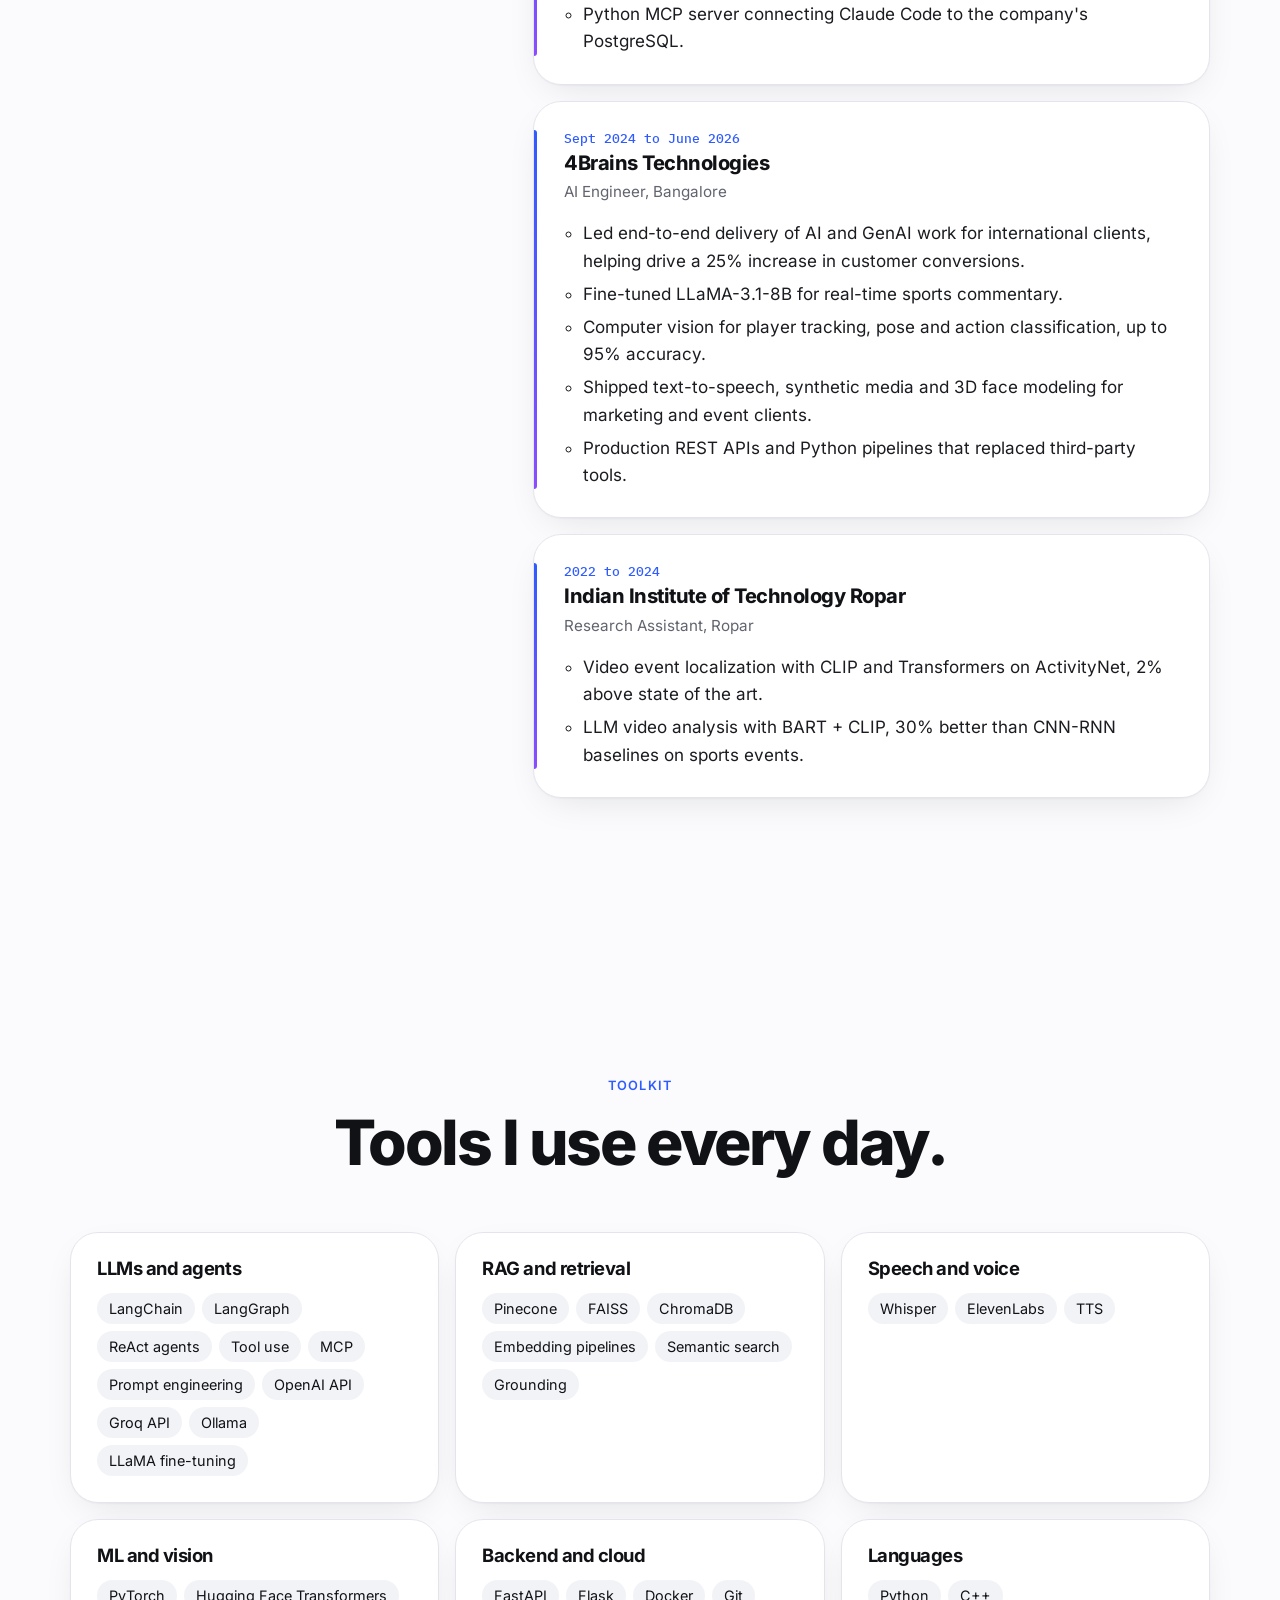
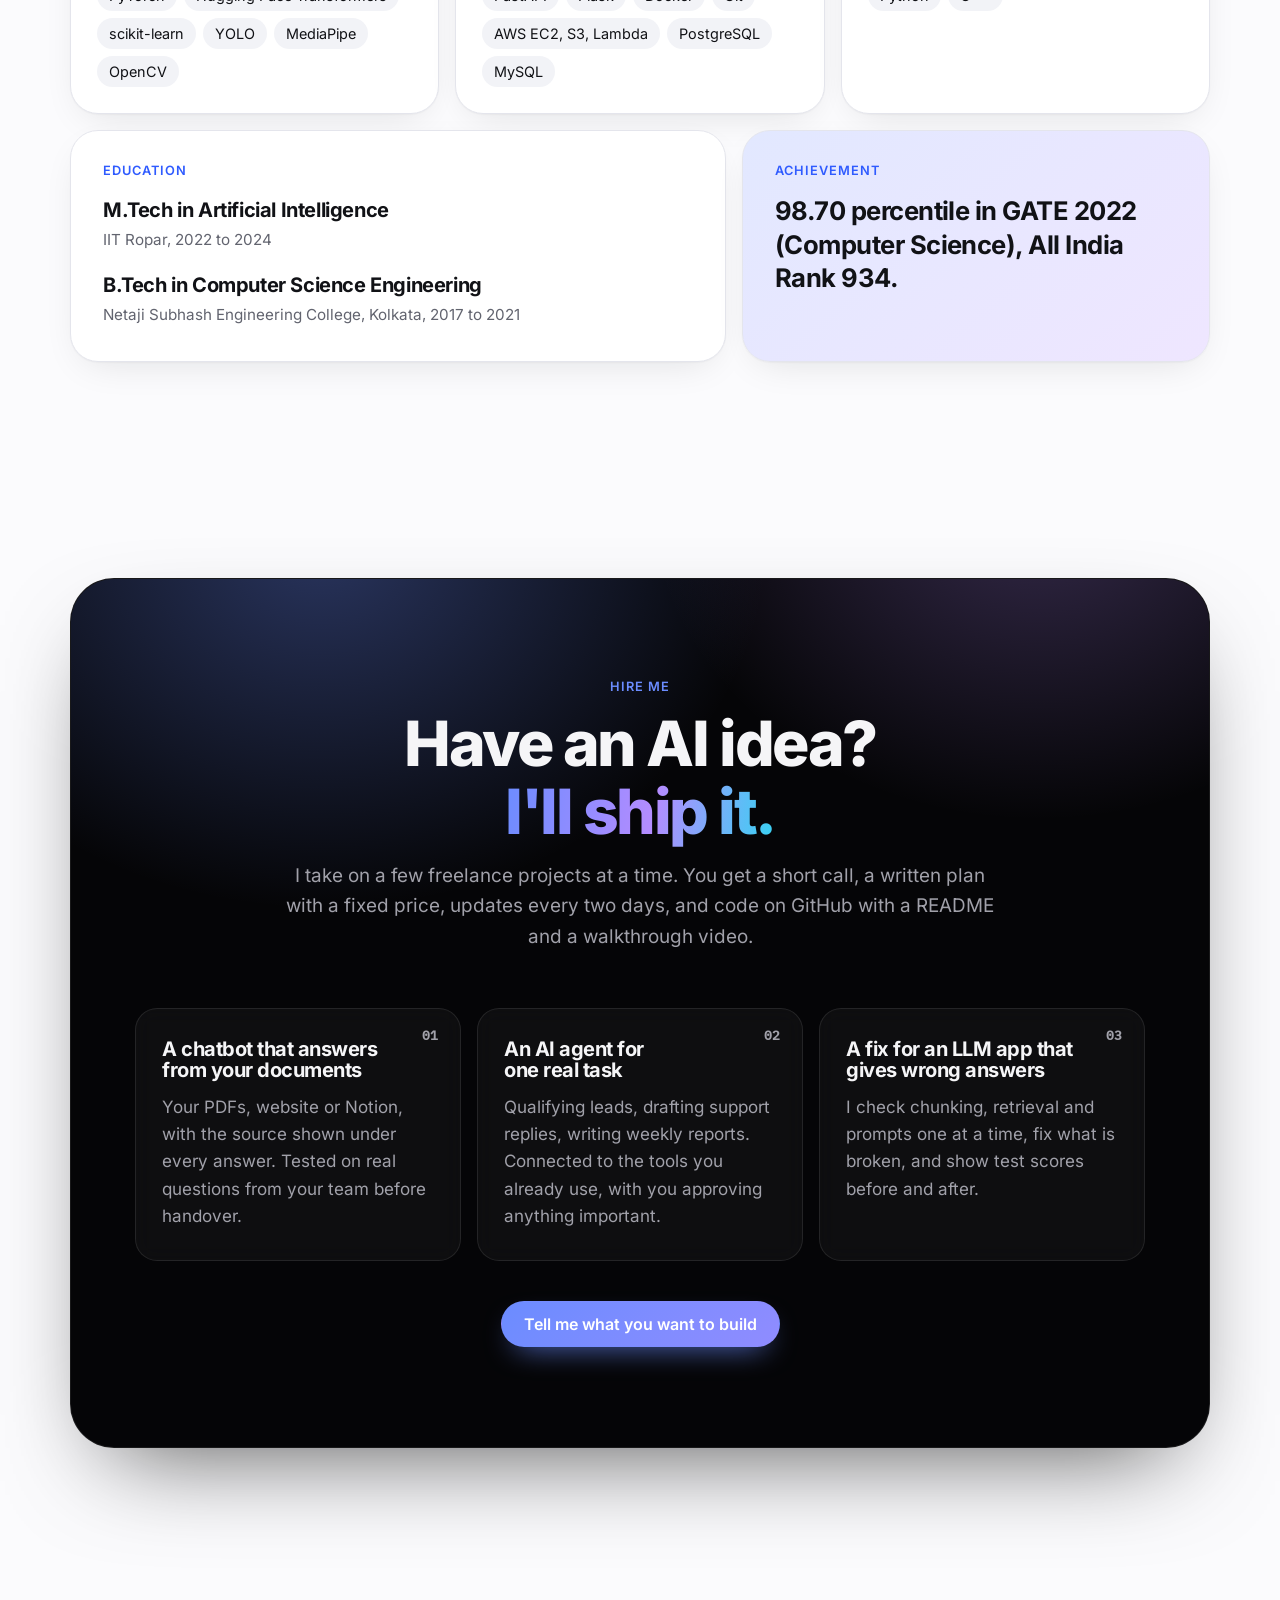
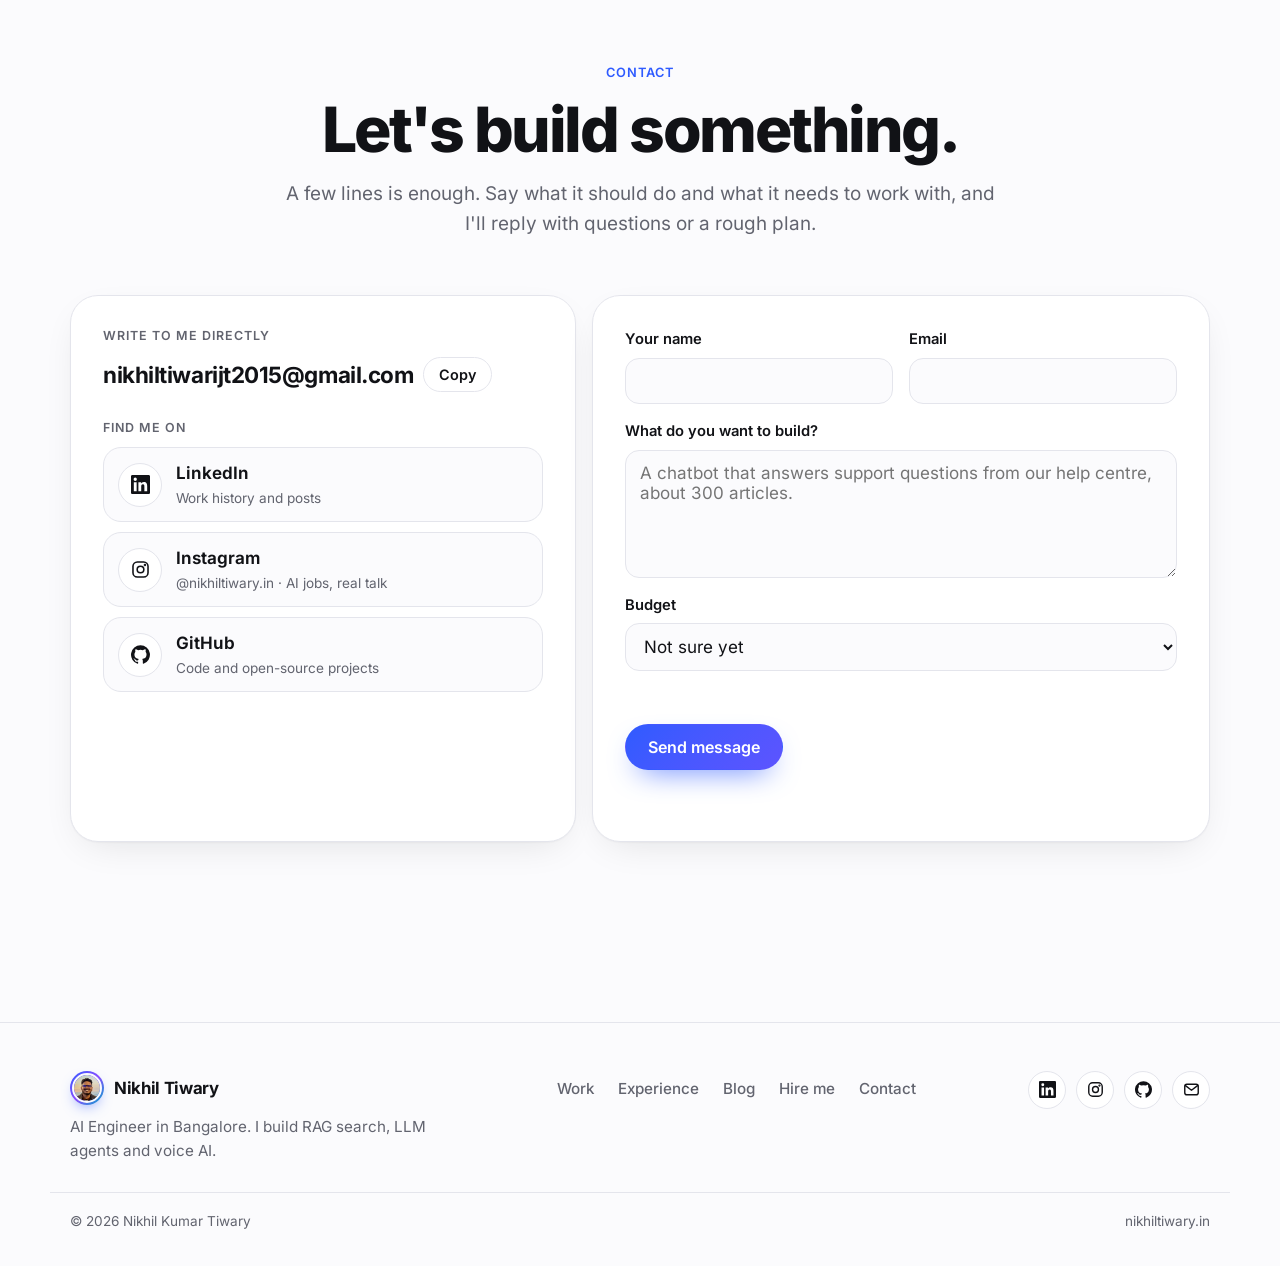
==== commit 0e52452a: "Redesign the site, add the blog, and restructure the code - New design: big centred type, bento proj" ====
--- a/index.html
+++ b/index.html
@@ -4,24 +4,28 @@
 <meta charset="utf-8">
 <meta name="viewport" content="width=device-width, initial-scale=1, viewport-fit=cover">
 <!-- SEO: the site address https://nikhiltiwary.in/ also appears in sitemap.xml and robots.txt. -->
-<title>Nikhil Kumar Tiwary | AI Engineer in Bangalore (RAG, LLM Agents, Voice AI)</title>
-<meta name="description" content="Nikhil Kumar Tiwary (Nikhil Tiwari) is an AI Engineer in Bangalore and IIT Ropar M.Tech who builds production RAG search, LLM agents, voice AI and computer vision. Available for freelance AI projects.">
+<title>Nikhil Tiwary | AI Engineer in Bangalore (Nikhil Kumar Tiwary)</title>
+<meta name="description" content="Nikhil Tiwary (Nikhil Kumar Tiwary) is an AI Engineer in Bangalore and IIT Ropar M.Tech who builds production RAG search, LLM agents, voice AI and computer vision. Available for freelance AI projects.">
 <meta name="author" content="Nikhil Kumar Tiwary">
 <meta name="robots" content="index, follow, max-image-preview:large, max-snippet:-1">
 <link rel="canonical" href="https://nikhiltiwary.in/">
-<meta name="theme-color" content="#2242cc">
-<link rel="icon" href="favicon.svg" type="image/svg+xml">
+<meta name="theme-color" content="#2f5bff">
 
 <meta property="og:type" content="profile">
-<meta property="og:site_name" content="Nikhil Kumar Tiwary">
-<meta property="og:title" content="Nikhil Kumar Tiwary, AI Engineer in Bangalore">
+<meta property="og:site_name" content="Nikhil Tiwary">
+<meta property="og:title" content="Nikhil Tiwary, AI Engineer in Bangalore">
 <meta property="og:description" content="Production RAG search, LLM agents, voice AI and on-device vision. Available for freelance AI projects.">
 <meta property="og:url" content="https://nikhiltiwary.in/">
 <meta property="og:locale" content="en_IN">
+<meta property="og:image" content="https://nikhiltiwary.in/og-image.png">
+<meta property="og:image:width" content="1200">
+<meta property="og:image:height" content="630">
+<meta property="og:image:alt" content="Nikhil Kumar Tiwary, AI Engineer. RAG search, LLM agents, voice AI and on-device vision.">
 <meta property="profile:first_name" content="Nikhil">
 <meta property="profile:last_name" content="Tiwary">
-<meta name="twitter:card" content="summary">
-<meta name="twitter:title" content="Nikhil Kumar Tiwary, AI Engineer in Bangalore">
+<meta name="twitter:card" content="summary_large_image">
+<meta name="twitter:image" content="https://nikhiltiwary.in/og-image.png">
+<meta name="twitter:title" content="Nikhil Tiwary, AI Engineer in Bangalore">
 <meta name="twitter:description" content="Production RAG search, LLM agents, voice AI and on-device vision. Available for freelance AI projects.">
 
 <script type="application/ld+json">
@@ -29,19 +33,31 @@
   "@context": "https://schema.org",
   "@graph": [
     {
+      "@type": "WebSite",
+      "@id": "https://nikhiltiwary.in/#website",
+      "url": "https://nikhiltiwary.in/",
+      "name": "Nikhil Tiwary",
+      "alternateName": ["nikhiltiwary", "nikhiltiwary.in", "Nikhil Kumar Tiwary"],
+      "inLanguage": "en",
+      "publisher": { "@id": "https://nikhiltiwary.in/#person" }
+    },
+    {
       "@type": "ProfilePage",
       "@id": "https://nikhiltiwary.in/#page",
       "url": "https://nikhiltiwary.in/",
-      "name": "Nikhil Kumar Tiwary, AI Engineer in Bangalore",
+      "name": "Nikhil Tiwary, AI Engineer in Bangalore",
+      "isPartOf": { "@id": "https://nikhiltiwary.in/#website" },
       "inLanguage": "en",
-      "dateModified": "2026-11-10",
+      "dateCreated": "2026-11-10T00:00:00+05:30",
+      "dateModified": "2026-11-10T23:30:00+05:30",
       "mainEntity": { "@id": "https://nikhiltiwary.in/#person" }
     },
     {
       "@type": "Person",
       "@id": "https://nikhiltiwary.in/#person",
       "name": "Nikhil Kumar Tiwary",
-      "alternateName": ["Nikhil Tiwary", "Nikhil Tiwari", "Nikhil Kumar Tiwari"],
+      "alternateName": ["Nikhil Tiwary", "nikhiltiwary", "Nikhil Tiwari", "Nikhil Kumar Tiwari"],
+      "image": "https://nikhiltiwary.in/assets/img/profile-source.jpg",
       "givenName": "Nikhil",
       "familyName": "Tiwary",
       "jobTitle": "AI Engineer",
@@ -56,25 +72,33 @@
       ],
       "hasCredential": { "@type": "EducationalOccupationalCredential", "credentialCategory": "degree", "name": "M.Tech in Artificial Intelligence, IIT Ropar" },
       "knowsAbout": ["Artificial Intelligence", "Large Language Models", "Retrieval-Augmented Generation", "AI Agents", "Model Context Protocol", "Voice AI", "Computer Vision", "LLM Fine-tuning", "LangChain", "LangGraph", "Pinecone", "FAISS", "PyTorch", "AWS", "Python"],
-      "sameAs": ["https://www.linkedin.com/in/nikhil-tiwary007/", "https://github.com/tiwarinikhil"]
+      "sameAs": ["https://www.linkedin.com/in/nikhil-tiwary007/", "https://github.com/tiwarinikhil", "https://www.instagram.com/nikhiltiwary.in/"]
     }
   ]
 }
 </script>
-<link rel="preconnect" href="https://fonts.googleapis.com">
-<link rel="preconnect" href="https://fonts.gstatic.com" crossorigin>
-<link rel="stylesheet" href="https://fonts.googleapis.com/css2?family=Bricolage+Grotesque:opsz,wght@12..96,500..750&family=Source+Sans+3:ital,wght@0,400;0,600;1,400&family=IBM+Plex+Mono:wght@400;500&display=swap">
-<link rel="stylesheet" href="style.css">
+<link rel="icon" href="assets/img/favicon-32.png" sizes="32x32" type="image/png">
+<link rel="icon" href="assets/img/favicon-48.png" sizes="48x48" type="image/png">
+<link rel="apple-touch-icon" href="assets/img/apple-touch-icon.png">
+<link rel="preload" href="assets/fonts/inter-latin.woff2" as="font" type="font/woff2" crossorigin>
+<link rel="stylesheet" href="assets/css/tokens.css?v=202611102337">
+<link rel="stylesheet" href="assets/css/base.css?v=202611102337">
+<link rel="stylesheet" href="assets/css/layout.css?v=202611102337">
+<link rel="stylesheet" href="assets/css/home.css?v=202611102337">
+<link rel="stylesheet" href="assets/css/effects.css?v=202611102337">
+<script src="assets/js/core/theme.js?v=202611102337"></script>
 </head>
-<body>
+<body class="home">
 <a class="skip" href="#main">Skip to content</a>
 
 <header class="top">
   <div class="wrap top-inner">
-    <a class="brand" href="#top" data-bind="shortName">Nikhil Tiwary</a>
+    <a class="brand" href="#top"><span class="brand-avatar"><img src="assets/img/avatar-96.png" alt="" width="34" height="34"></span><span data-bind="shortName">Nikhil Tiwary</span></a>
     <nav class="nav" aria-label="Sections">
       <a href="#work">Work</a>
       <a href="#experience">Experience</a>
+      <a href="#skills">Toolkit</a>
+      <a href="blogs.html">Blog</a>
       <a href="#services">Hire me</a>
       <a href="#contact">Contact</a>
     </nav>
@@ -85,124 +109,178 @@
 </header>
 
 <main id="main">
-  <section class="hero wrap" id="top">
-    <div class="hero-text">
-      <p class="eyebrow"><span data-bind="name">Nikhil Kumar Tiwary</span> · <span data-bind="role">AI Engineer</span> · <span data-bind="location">Bangalore, India</span></p>
-      <h1 data-bind="headline">I build LLM systems that run in production.</h1>
-      <p class="lede" data-bind="intro">AI Engineer with 2+ years shipping production LLM systems, plus 2 years of AI research at IIT Ropar. Right now I work on RAG search over 300K+ CVs and job descriptions, a voice AI interviewer, and a proctoring model that runs on the candidate's own device.</p>
-      <p class="avail"><span class="pulse" aria-hidden="true"></span><span data-bind="availability">Taking on a few freelance projects. I reply within a few hours (IST).</span></p>
+  <!-- Hero -->
+  <section class="hero" id="top">
+    <div class="wrap hero-inner">
+      <p class="hero-pill"><span class="pulse" aria-hidden="true"></span><span data-bind="availability">Taking on a few freelance projects. I reply within a few hours (IST).</span></p>
+      <h1 class="hero-title"><span class="hero-name">Nikhil Tiwary, AI Engineer</span> <span data-bind="headline">I build LLM systems that run in production.</span></h1>
+      <p class="hero-sub"><span data-bind="name">Nikhil Kumar Tiwary</span> · M.Tech AI, IIT Ropar · <span data-bind="location">Bangalore, India</span> · RAG, LLM agents and voice AI</p>
       <div class="cta-row">
-        <a class="btn primary" href="#contact">Tell me what you want to build</a>
-        <a class="btn" id="resume-link" href="Nikhil-Kumar-Tiwary-Resume.pdf" target="_blank" rel="noopener">Resume (PDF)</a>
-      </div>
-    </div>
-
-    <aside class="ask" aria-labelledby="ask-title">
-      <div class="ask-head">
-        <h2 id="ask-title">Search my experience</h2>
-        <p class="ask-note">Keyword search over my resume, run in your browser. Every result is a line I wrote, with where it comes from.</p>
-      </div>
-      <form class="ask-form" id="ask-form" role="search">
-        <label class="sr" for="ask-input">Question</label>
-        <input id="ask-input" type="search" autocomplete="off" placeholder="Have you deployed on AWS?" value="Have you deployed on AWS?">
-        <button class="btn primary small" type="submit">Search</button>
-      </form>
-      <div class="chips" id="ask-chips" aria-label="Example questions"></div>
-      <ol class="hits" id="ask-hits" aria-live="polite"></ol>
-    </aside>
-  </section>
-
+        <a class="btn primary" href="#contact">Start a project</a>
+        <a class="btn ghost" href="#work">See my work <span aria-hidden="true">→</span></a>
+        <a class="btn ghost" id="resume-link" href="Nikhil-Kumar-Tiwary-Resume.pdf" target="_blank" rel="noopener">Resume</a>
+      </div>
+      <div class="socials" aria-label="Find me on"><a class="soc" data-social="linkedin" href="https://www.linkedin.com/in/nikhil-tiwary007/" target="_blank" rel="me noopener" aria-label="LinkedIn" title="LinkedIn"><svg viewBox="0 0 24 24" aria-hidden="true"><path fill="currentColor" d="M20.45 20.45h-3.56v-5.57c0-1.33-.02-3.04-1.85-3.04-1.85 0-2.14 1.45-2.14 2.94v5.67H9.35V9h3.41v1.56h.05c.48-.9 1.64-1.85 3.37-1.85 3.6 0 4.27 2.37 4.27 5.46v6.28zM5.34 7.43a2.06 2.06 0 1 1 0-4.13 2.06 2.06 0 0 1 0 4.13zM7.12 20.45H3.56V9h3.56v11.45zM22.22 0H1.77C.79 0 0 .77 0 1.73v20.54C0 23.23.79 24 1.77 24h20.45c.98 0 1.78-.77 1.78-1.73V1.73C24 .77 23.2 0 22.22 0z"/></svg></a><a class="soc" data-social="instagram" href="https://www.instagram.com/nikhiltiwary.in/" target="_blank" rel="me noopener" aria-label="Instagram" title="Instagram"><svg viewBox="0 0 24 24" aria-hidden="true" fill="none" stroke="currentColor" stroke-width="2" stroke-linecap="round" stroke-linejoin="round"><rect x="2.5" y="2.5" width="19" height="19" rx="5.5"/><circle cx="12" cy="12" r="4.2"/><circle cx="17.6" cy="6.4" r=".6" fill="currentColor"/></svg></a><a class="soc" data-social="github" href="https://github.com/tiwarinikhil" target="_blank" rel="me noopener" aria-label="GitHub" title="GitHub"><svg viewBox="0 0 24 24" aria-hidden="true"><path fill="currentColor" d="M12 .3a12 12 0 0 0-3.8 23.38c.6.12.83-.26.83-.57l-.02-2.04c-3.34.73-4.04-1.61-4.04-1.61-.55-1.39-1.34-1.76-1.34-1.76-1.09-.74.08-.73.08-.73 1.2.08 1.84 1.24 1.84 1.24 1.07 1.83 2.81 1.3 3.5 1 .1-.78.42-1.3.76-1.6-2.67-.3-5.47-1.33-5.47-5.93 0-1.31.47-2.38 1.24-3.22-.14-.3-.54-1.52.1-3.18 0 0 1-.32 3.3 1.23a11.5 11.5 0 0 1 6 0c2.28-1.55 3.29-1.23 3.29-1.23.64 1.66.24 2.88.12 3.18a4.65 4.65 0 0 1 1.23 3.22c0 4.61-2.8 5.63-5.48 5.92.42.36.81 1.1.81 2.22l-.01 3.29c0 .31.2.69.82.57A12 12 0 0 0 12 .3"/></svg></a><a class="soc" data-social="email" href="mailto:nikhiltiwarijt2015@gmail.com" aria-label="Email" title="Email"><svg viewBox="0 0 24 24" aria-hidden="true" fill="none" stroke="currentColor" stroke-width="2" stroke-linecap="round" stroke-linejoin="round"><rect x="2.5" y="4.5" width="19" height="15" rx="3"/><path d="m3.5 6.5 8.5 6.5 8.5-6.5"/></svg></a></div>
+    </div>
+
+    <!-- Live resume search, shown as an app window -->
+    <div class="wrap showcase">
+      <aside class="window ask" aria-labelledby="ask-title">
+        <div class="win-bar" aria-hidden="true"><span class="dots"><i></i><i></i><i></i></span><span class="win-title">ask-my-resume · runs in your browser</span></div>
+        <div class="win-body">
+          <div class="ask-head">
+            <h2 id="ask-title">Ask about my experience</h2>
+            <p class="ask-note">Keyword search over my resume. Every result is a line I wrote, with where it comes from.</p>
+          </div>
+          <form class="ask-form" id="ask-form" role="search">
+            <label class="sr" for="ask-input">Question</label>
+            <input id="ask-input" type="search" autocomplete="off" placeholder="Have you deployed on AWS?" value="Have you deployed on AWS?">
+            <button class="btn primary small" type="submit">Search</button>
+          </form>
+          <div class="chips" id="ask-chips" aria-label="Example questions"></div>
+          <ol class="hits" id="ask-hits" aria-live="polite"></ol>
+        </div>
+      </aside>
+    </div>
+  </section>
+
+  <!-- Big statement, words light up as you scroll -->
+  <section class="statement-wrap wrap" aria-label="About me">
+    <p class="kicker">About</p>
+    <p class="statement" data-words data-bind="intro">AI Engineer with 2+ years shipping production LLM systems, plus 2 years of AI research at IIT Ropar. Right now I work on RAG search over 300K+ CVs and job descriptions, a voice AI interviewer, and a proctoring model that runs on the candidate's own device.</p>
+  </section>
+
+  <!-- Numbers -->
   <section class="stats wrap" aria-label="In numbers">
-    <dl class="stat-row" id="stats"></dl>
-  </section>
-
+    <dl class="stat-row" id="stats"><!--pre--><div class="stat"><dt>300K+</dt><dd>CVs and JDs in the matching index I built</dd></div><div class="stat"><dt>100</dt><dd>live voice interviews running at once on AWS</dd></div><div class="stat"><dt>~73 ms</dt><dd>latency for on-device proctoring</dd></div><div class="stat"><dt>98.70</dt><dd>GATE 2022 percentile in CS (AIR 934)</dd></div><!--/pre--></dl>
+  </section>
+
+  <!-- Projects -->
   <section class="section wrap" id="work">
-    <div class="section-head">
-      <h2>Selected AI projects</h2>
-      <div class="filters" id="filters" role="group" aria-label="Filter projects"></div>
-    </div>
-    <ul class="projects" id="projects"></ul>
-  </section>
-
-  <section class="section wrap" id="experience">
-    <div class="section-head"><h2>Experience</h2></div>
-    <ol class="timeline" id="timeline"></ol>
-  </section>
-
-  <section class="section wrap split" id="skills">
-    <div>
-      <div class="section-head"><h2>Tools I use</h2></div>
-      <div class="skills" id="skill-groups"></div>
-    </div>
-    <div>
-      <div class="section-head"><h2>Education</h2></div>
-      <ul class="edu" id="education"></ul>
-      <p class="achieve" id="achievements"></p>
-    </div>
-  </section>
-
-  <section class="section band" id="services">
+    <div class="section-head center">
+      <p class="kicker">Selected work</p>
+      <h2>Things I've built.</h2>
+      <p class="section-sub">Production systems at work, open-source experiments and research. Tap a card for details.</p>
+      <div class="filters" id="filters" role="group" aria-label="Filter projects"><!--pre--><button class="filter" type="button" data-tag="All" aria-pressed="true">All<span class="n">11</span></button><button class="filter" type="button" data-tag="RAG" aria-pressed="false">RAG<span class="n">3</span></button><button class="filter" type="button" data-tag="Agents" aria-pressed="false">Agents<span class="n">4</span></button><button class="filter" type="button" data-tag="Voice" aria-pressed="false">Voice<span class="n">2</span></button><button class="filter" type="button" data-tag="Vision" aria-pressed="false">Vision<span class="n">3</span></button><button class="filter" type="button" data-tag="LLM fine-tuning" aria-pressed="false">LLM fine-tuning<span class="n">1</span></button><button class="filter" type="button" data-tag="Research" aria-pressed="false">Research<span class="n">1</span></button><!--/pre--></div>
+    </div>
+    <ul class="projects" id="projects"><!--pre--><li class="project" data-tags="RAG"><button class="project-btn" type="button" aria-expanded="false" aria-controls="p-more-0"><div class="p-meta"><span class="p-kind">Work</span><span>Welocity.ai</span><span>2026</span></div><div class="p-main"><h3>Two-way RAG matching engine</h3><p class="p-sum">Matches CVs to job descriptions and job descriptions to CVs over a Pinecone index of 300K+ documents, serving daily candidate and job matching.</p><span class="p-toggle">Show details</span></div><div class="p-metric"><b>96%</b><span>matching accuracy</span></div><div class="p-more" id="p-more-0" hidden=""><ul><li>I own the embedding and ingestion pipeline that keeps the index fresh every day.</li><li>Scheduled jobs on AWS Lambda and cron handle the daily refresh.</li></ul><div class="p-stack"><span>Pinecone</span><span>Embeddings</span><span>AWS Lambda</span><span>Python</span></div></div></button></li><li class="project" data-tags="Agents|Voice"><button class="project-btn" type="button" aria-expanded="false" aria-controls="p-more-1"><div class="p-meta"><span class="p-kind">Work</span><span>Welocity.ai</span><span>2026</span></div><div class="p-main"><h3>Voice AI interview agent</h3><p class="p-sum">A multi-turn voice interviewer that adapts its questions to any job description.</p><span class="p-toggle">Show details</span></div><div class="p-metric"><b>100</b><span>concurrent interviews</span></div><div class="p-more" id="p-more-1" hidden=""><ul><li>Built on OpenAI LLMs with ElevenLabs voice.</li><li>Deployed on AWS (EC2, S3, Lambda) to handle 100 concurrent live interviews.</li></ul><div class="p-stack"><span>OpenAI</span><span>ElevenLabs</span><span>AWS EC2</span><span>S3</span></div></div></button></li><li class="project" data-tags="Vision"><button class="project-btn" type="button" aria-expanded="false" aria-controls="p-more-2"><div class="p-meta"><span class="p-kind">Work</span><span>Welocity.ai</span><span>2026</span></div><div class="p-main"><h3>On-device proctoring model</h3><p class="p-sum">Designed and built from scratch. It runs fully on the candidate's device, so it adds no server load, at about 73 ms latency.</p><span class="p-toggle">Show details</span></div><div class="p-metric"><b>13</b><span>integrity signals tracked</span></div><div class="p-more" id="p-more-2" hidden=""><ul><li>Combines D-FINE, MediaPipe Face and Hand Landmarkers, and OpenCV YuNet and SFace.</li></ul><div class="p-stack"><span>D-FINE</span><span>MediaPipe</span><span>OpenCV</span></div></div></button></li><li class="project" data-tags="Agents"><button class="project-btn" type="button" aria-expanded="false" aria-controls="p-more-3"><div class="p-meta"><span class="p-kind">Work</span><span>Welocity.ai</span><span>2026</span></div><div class="p-main"><h3>MCP server for a production database</h3><p class="p-sum">A Python MCP server that connects Claude Code to the company's AWS-hosted PostgreSQL, so the team can query and run daily database tasks in plain language through agent tool calls.</p><span class="p-toggle">Show details</span></div><div class="p-metric"><b>MCP</b><span>Claude Code to PostgreSQL</span></div><div class="p-more" id="p-more-3" hidden=""><div class="p-stack"><span>Python</span><span>MCP</span><span>PostgreSQL</span><span>AWS</span></div></div></button></li><li class="project" data-tags="LLM fine-tuning"><button class="project-btn" type="button" aria-expanded="false" aria-controls="p-more-4"><div class="p-meta"><span class="p-kind">Work</span><span>4Brains Technologies</span><span>2024 to 2026</span></div><div class="p-main"><h3>Automated sports commentary</h3><p class="p-sum">Fine-tuned LLaMA-3.1-8B to write real-time commentary from model-predicted match features, powering a fully automated narration pipeline.</p><span class="p-toggle">Show details</span></div><div class="p-metric"><b>8B</b><span>LLaMA-3.1 fine-tuned</span></div><div class="p-more" id="p-more-4" hidden=""><div class="p-stack"><span>LLaMA-3.1-8B</span><span>Fine-tuning</span><span>PyTorch</span></div></div></button></li><li class="project" data-tags="Vision"><button class="project-btn" type="button" aria-expanded="false" aria-controls="p-more-5"><div class="p-meta"><span class="p-kind">Work</span><span>4Brains Technologies</span><span>2024 to 2026</span></div><div class="p-main"><h3>Multimodal sports analytics</h3><p class="p-sum">Player tracking, pose estimation and action classification from video and depth cameras.</p><span class="p-toggle">Show details</span></div><div class="p-metric"><b>95%</b><span>action classification</span></div><div class="p-more" id="p-more-5" hidden=""><ul><li>Built with MediaPipe, OAK-D, 3D-CNNs and U-Net.</li></ul><div class="p-stack"><span>MediaPipe</span><span>OAK-D</span><span>3D-CNN</span><span>U-Net</span></div></div></button></li><li class="project" data-tags="RAG"><button class="project-btn" type="button" aria-expanded="false" aria-controls="p-more-6"><div class="p-meta"><span class="p-kind">Open source</span><span>Open source</span><span>2026</span></div><div class="p-main"><h3>RAG chunking experiment</h3><p class="p-sum">Same model, same BM25 search, same questions. Splitting the document by headings instead of fixed sizes took right-passage-first from 79% to 100%.</p><span class="p-toggle">Show details</span></div><div class="p-metric long"><b>79 → 100%</b><span>Hit@1 on 24 questions</span></div><div class="p-more" id="p-more-6" hidden=""><ul><li>Fixed 300 characters: 79%. Fixed 800 characters: 88%. Split by headings: 100%.</li><li>Each chunk carries its heading path, for example "Leave Policy &gt; Sick leave".</li></ul><div class="p-stack"><span>Python</span><span>BM25</span><span>Eval set</span></div><a class="p-link" href="https://github.com/tiwarinikhil/ai-portfolio" target="_blank" rel="noopener">View the code on GitHub</a></div></button></li><li class="project" data-tags="Agents"><button class="project-btn" type="button" aria-expanded="false" aria-controls="p-more-7"><div class="p-meta"><span class="p-kind">Open source</span><span>Open source</span></div><div class="p-main"><h3>AI research agent</h3><p class="p-sum">A ReAct agent that runs multi-step web searches through Tavily and returns summaries with citations.</p><span class="p-toggle">Show details</span></div><div class="p-metric"><b>2</b><span>LLMs routed at runtime</span></div><div class="p-more" id="p-more-7" hidden=""><ul><li>A routing layer switches between GPT-4o and Groq Llama 3.3 70B.</li><li>Step-by-step reasoning logs trace every answer to its sources.</li></ul><div class="p-stack"><span>LangChain</span><span>Groq</span><span>OpenAI</span><span>Tavily</span><span>Gradio</span></div><a class="p-link" href="https://github.com/tiwarinikhil/ai-research-agent" target="_blank" rel="noopener">View the code on GitHub</a></div></button></li><li class="project" data-tags="RAG|Voice"><button class="project-btn" type="button" aria-expanded="false" aria-controls="p-more-8"><div class="p-meta"><span class="p-kind">Open source</span><span>Open source</span></div><div class="p-main"><h3>YouTube knowledge base</h3><p class="p-sum">Transcribes YouTube videos with Whisper at segment level and answers questions with deep links to the moment in the video.</p><span class="p-toggle">Show details</span></div><div class="p-metric long"><b>Timestamps</b><span>every answer links to the moment</span></div><div class="p-more" id="p-more-8" hidden=""><ul><li>FAISS and sentence-transformers for search, with caching across audio, transcripts and embeddings.</li><li>Swappable LLM layer: Ollama Llama 3 or GPT-4o-mini.</li></ul><div class="p-stack"><span>Whisper</span><span>FAISS</span><span>LangChain</span><span>Ollama</span></div><a class="p-link" href="https://github.com/tiwarinikhil/yt-knowledge-base" target="_blank" rel="noopener">View the code on GitHub</a></div></button></li><li class="project" data-tags="Agents"><button class="project-btn" type="button" aria-expanded="false" aria-controls="p-more-9"><div class="p-meta"><span class="p-kind">Open source</span><span>Open source</span></div><div class="p-main"><h3>Resume tailor</h3><p class="p-sum">Tailors a .docx resume to a job description. Llama 3.3 70B rewrites in structured JSON and Llama 4 Scout reads job descriptions from screenshots.</p><span class="p-toggle">Show details</span></div><div class="p-metric"><b>&lt; 60 s</b><span>per tailored resume</span></div><div class="p-more" id="p-more-9" hidden=""><ul><li>Grounding checks compare every rewritten bullet with the original, so the model cannot invent metrics or skills.</li></ul><div class="p-stack"><span>Groq</span><span>Llama 3.3 70B</span><span>Llama 4 Scout</span><span>JSON Schema</span></div><a class="p-link" href="https://github.com/tiwarinikhil/resume-tailor" target="_blank" rel="noopener">View the code on GitHub</a></div></button></li><li class="project" data-tags="Research|Vision"><button class="project-btn" type="button" aria-expanded="false" aria-controls="p-more-10"><div class="p-meta"><span class="p-kind">Research</span><span>IIT Ropar</span><span>2022 to 2024</span></div><div class="p-main"><h3>Video event localization</h3><p class="p-sum">Timeline segmentation and event localization with CLIP and Transformers on ActivityNet (20K videos, 850 classes), reaching 46% localization accuracy.</p><span class="p-toggle">Show details</span></div><div class="p-metric"><b>+2%</b><span>over state of the art</span></div><div class="p-more" id="p-more-10" hidden=""><ul><li>A related BART + CLIP pipeline gave 30% better semantic understanding of sports events than CNN-RNN baselines.</li></ul><div class="p-stack"><span>CLIP</span><span>Transformers</span><span>BART</span><span>PyTorch</span></div></div></button></li><!--/pre--></ul>
+  </section>
+
+  <!-- Experience -->
+  <section class="section wrap exp" id="experience">
+    <div class="exp-side">
+      <p class="kicker">Experience</p>
+      <h2>Where I've worked.</h2>
+      <p class="section-sub">From research at IIT Ropar to LLM systems that real users rely on every day.</p>
+    </div>
+    <ol class="timeline" id="timeline"><!--pre--><li class="job"><div class="job-dates">July 2026 to now</div><h3>Net Connect Global (Welocity.ai)</h3><p class="job-role">AI Engineer, Bangalore</p><ul><li>Two-way RAG matching engine over 300K+ CVs and JDs on Pinecone, 96% accuracy.</li><li>Daily embedding and ingestion pipeline on AWS Lambda and cron.</li><li>Voice AI interview platform with OpenAI and ElevenLabs, 100 concurrent interviews on AWS.</li><li>On-device proctoring model tracking 13 integrity signals at ~73 ms.</li><li>Python MCP server connecting Claude Code to the company's PostgreSQL.</li></ul></li><li class="job"><div class="job-dates">Sept 2024 to June 2026</div><h3>4Brains Technologies</h3><p class="job-role">AI Engineer, Bangalore</p><ul><li>Led end-to-end delivery of AI and GenAI work for international clients, helping drive a 25% increase in customer conversions.</li><li>Fine-tuned LLaMA-3.1-8B for real-time sports commentary.</li><li>Computer vision for player tracking, pose and action classification, up to 95% accuracy.</li><li>Shipped text-to-speech, synthetic media and 3D face modeling for marketing and event clients.</li><li>Production REST APIs and Python pipelines that replaced third-party tools.</li></ul></li><li class="job"><div class="job-dates">2022 to 2024</div><h3>Indian Institute of Technology Ropar</h3><p class="job-role">Research Assistant, Ropar</p><ul><li>Video event localization with CLIP and Transformers on ActivityNet, 2% above state of the art.</li><li>LLM video analysis with BART + CLIP, 30% better than CNN-RNN baselines on sports events.</li></ul></li><!--/pre--></ol>
+  </section>
+
+  <!-- Toolkit + education -->
+  <section class="section wrap" id="skills">
+    <div class="section-head center">
+      <p class="kicker">Toolkit</p>
+      <h2>Tools I use every day.</h2>
+    </div>
+    <div class="skills" id="skill-groups"><!--pre--><div class="skill-group"><h3>LLMs and agents</h3><div class="skill-items"><span>LangChain</span><span>LangGraph</span><span>ReAct agents</span><span>Tool use</span><span>MCP</span><span>Prompt engineering</span><span>OpenAI API</span><span>Groq API</span><span>Ollama</span><span>LLaMA fine-tuning</span></div></div><div class="skill-group"><h3>RAG and retrieval</h3><div class="skill-items"><span>Pinecone</span><span>FAISS</span><span>ChromaDB</span><span>Embedding pipelines</span><span>Semantic search</span><span>Grounding</span></div></div><div class="skill-group"><h3>Speech and voice</h3><div class="skill-items"><span>Whisper</span><span>ElevenLabs</span><span>TTS</span></div></div><div class="skill-group"><h3>ML and vision</h3><div class="skill-items"><span>PyTorch</span><span>Hugging Face Transformers</span><span>scikit-learn</span><span>YOLO</span><span>MediaPipe</span><span>OpenCV</span></div></div><div class="skill-group"><h3>Backend and cloud</h3><div class="skill-items"><span>FastAPI</span><span>Flask</span><span>Docker</span><span>Git</span><span>AWS EC2, S3, Lambda</span><span>PostgreSQL</span><span>MySQL</span></div></div><div class="skill-group"><h3>Languages</h3><div class="skill-items"><span>Python</span><span>C++</span></div></div><!--/pre--></div>
+    <div class="edu-row">
+      <div class="tile edu-tile">
+        <p class="kicker">Education</p>
+        <ul class="edu" id="education"><!--pre--><li><b>M.Tech in Artificial Intelligence</b><span>IIT Ropar, 2022 to 2024</span></li><li><b>B.Tech in Computer Science Engineering</b><span>Netaji Subhash Engineering College, Kolkata, 2017 to 2021</span></li><!--/pre--></ul>
+      </div>
+      <div class="tile achieve-tile">
+        <p class="kicker">Achievement</p>
+        <p class="achieve" id="achievements"><!--pre-->98.70 percentile in GATE 2022 (Computer Science), All India Rank 934.<!--/pre--></p>
+      </div>
+    </div>
+  </section>
+
+  <!-- Services, dark band -->
+  <section class="section services-band" id="services">
     <div class="wrap">
-      <div class="section-head">
-        <h2>Hire a freelance AI engineer</h2>
-        <p class="section-sub">I take on a few freelance projects at a time. You get a short call, a written plan with a fixed price, updates every two days, and code on GitHub with a README and a walkthrough video.</p>
-      </div>
-      <div class="services" id="service-list"></div>
-    </div>
-  </section>
-
-  <section class="section wrap contact" id="contact">
-    <div class="contact-text">
-      <h2>Tell me what you want to build</h2>
-      <p>A few lines is enough. Say what it should do and what it needs to work with, and I'll reply with questions or a rough plan.</p>
-      <div class="direct">
-        <p class="label">Or write to me directly</p>
+      <div class="dark-panel">
+        <div class="section-head center">
+          <p class="kicker">Hire me</p>
+          <h2>Have an AI idea?<br><span class="grad">I'll ship it.</span></h2>
+          <p class="section-sub">I take on a few freelance projects at a time. You get a short call, a written plan with a fixed price, updates every two days, and code on GitHub with a README and a walkthrough video.</p>
+        </div>
+        <div class="services" id="service-list"><!--pre--><div class="service"><h3>A chatbot that answers from your documents</h3><p>Your PDFs, website or Notion, with the source shown under every answer. Tested on real questions from your team before handover.</p></div><div class="service"><h3>An AI agent for one real task</h3><p>Qualifying leads, drafting support replies, writing weekly reports. Connected to the tools you already use, with you approving anything important.</p></div><div class="service"><h3>A fix for an LLM app that gives wrong answers</h3><p>I check chunking, retrieval and prompts one at a time, fix what is broken, and show test scores before and after.</p></div><!--/pre--></div>
+        <div class="center-row"><a class="btn primary" href="#contact">Tell me what you want to build</a></div>
+      </div>
+    </div>
+  </section>
+
+  <!-- Contact -->
+  <section class="section wrap contact-sec" id="contact">
+    <div class="section-head center">
+      <p class="kicker">Contact</p>
+      <h2>Let's build something.</h2>
+      <p class="section-sub">A few lines is enough. Say what it should do and what it needs to work with, and I'll reply with questions or a rough plan.</p>
+    </div>
+    <div class="contact">
+      <div class="contact-text tile">
+        <p class="label">Write to me directly</p>
         <div class="email-row">
           <a class="email" id="email-link" href="mailto:nikhiltiwarijt2015@gmail.com">nikhiltiwarijt2015@gmail.com</a>
-          <button class="btn small" id="copy-email" type="button">Copy</button>
+          <button class="btn small ghost" id="copy-email" type="button">Copy</button>
         </div>
         <p class="phone" id="phone-line" hidden></p>
-        <p class="links"><a id="li-link" href="https://www.linkedin.com/in/nikhil-tiwary007/" target="_blank" rel="me noopener">LinkedIn</a><a id="gh-link" href="https://github.com/tiwarinikhil" target="_blank" rel="me noopener">GitHub</a></p>
-      </div>
-    </div>
-
-    <form class="form" id="contact-form" novalidate>
-      <div class="field">
-        <label for="f-name">Your name</label>
-        <input id="f-name" name="name" type="text" autocomplete="name" required>
-      </div>
-      <div class="field">
-        <label for="f-email">Email</label>
-        <input id="f-email" name="email" type="email" autocomplete="email" required>
-      </div>
-      <div class="field">
-        <label for="f-what">What do you want to build?</label>
-        <textarea id="f-what" name="message" rows="5" required placeholder="A chatbot that answers support questions from our help centre, about 300 articles."></textarea>
-      </div>
-      <div class="field">
-        <label for="f-budget">Budget</label>
-        <select id="f-budget" name="budget">
-          <option value="Not sure yet">Not sure yet</option>
-          <option value="Under $500">Under $500</option>
-          <option value="$500 to $1,500">$500 to $1,500</option>
-          <option value="Over $1,500">Over $1,500</option>
-        </select>
-      </div>
-      <input type="text" name="_gotcha" class="trap" tabindex="-1" autocomplete="off" aria-hidden="true">
-      <button class="btn primary" type="submit" id="f-submit">Send message</button>
-      <p class="form-status" id="form-status" role="status"></p>
-    </form>
+        <p class="label">Find me on</p>
+        <div class="social-list">
+          <a class="soc-big" data-social="linkedin" href="https://www.linkedin.com/in/nikhil-tiwary007/" target="_blank" rel="me noopener"><span class="soc"><svg viewBox="0 0 24 24" aria-hidden="true"><path fill="currentColor" d="M20.45 20.45h-3.56v-5.57c0-1.33-.02-3.04-1.85-3.04-1.85 0-2.14 1.45-2.14 2.94v5.67H9.35V9h3.41v1.56h.05c.48-.9 1.64-1.85 3.37-1.85 3.6 0 4.27 2.37 4.27 5.46v6.28zM5.34 7.43a2.06 2.06 0 1 1 0-4.13 2.06 2.06 0 0 1 0 4.13zM7.12 20.45H3.56V9h3.56v11.45zM22.22 0H1.77C.79 0 0 .77 0 1.73v20.54C0 23.23.79 24 1.77 24h20.45c.98 0 1.78-.77 1.78-1.73V1.73C24 .77 23.2 0 22.22 0z"/></svg></span><span><b>LinkedIn</b><small>Work history and posts</small></span></a>
+          <a class="soc-big" data-social="instagram" href="https://www.instagram.com/nikhiltiwary.in/" target="_blank" rel="me noopener"><span class="soc"><svg viewBox="0 0 24 24" aria-hidden="true" fill="none" stroke="currentColor" stroke-width="2" stroke-linecap="round" stroke-linejoin="round"><rect x="2.5" y="2.5" width="19" height="19" rx="5.5"/><circle cx="12" cy="12" r="4.2"/><circle cx="17.6" cy="6.4" r=".6" fill="currentColor"/></svg></span><span><b>Instagram</b><small>@nikhiltiwary.in · AI jobs, real talk</small></span></a>
+          <a class="soc-big" data-social="github" href="https://github.com/tiwarinikhil" target="_blank" rel="me noopener"><span class="soc"><svg viewBox="0 0 24 24" aria-hidden="true"><path fill="currentColor" d="M12 .3a12 12 0 0 0-3.8 23.38c.6.12.83-.26.83-.57l-.02-2.04c-3.34.73-4.04-1.61-4.04-1.61-.55-1.39-1.34-1.76-1.34-1.76-1.09-.74.08-.73.08-.73 1.2.08 1.84 1.24 1.84 1.24 1.07 1.83 2.81 1.3 3.5 1 .1-.78.42-1.3.76-1.6-2.67-.3-5.47-1.33-5.47-5.93 0-1.31.47-2.38 1.24-3.22-.14-.3-.54-1.52.1-3.18 0 0 1-.32 3.3 1.23a11.5 11.5 0 0 1 6 0c2.28-1.55 3.29-1.23 3.29-1.23.64 1.66.24 2.88.12 3.18a4.65 4.65 0 0 1 1.23 3.22c0 4.61-2.8 5.63-5.48 5.92.42.36.81 1.1.81 2.22l-.01 3.29c0 .31.2.69.82.57A12 12 0 0 0 12 .3"/></svg></span><span><b>GitHub</b><small>Code and open-source projects</small></span></a>
+        </div>
+      </div>
+
+      <form class="form tile" id="contact-form" novalidate>
+        <div class="field-row">
+          <div class="field">
+            <label for="f-name">Your name</label>
+            <input id="f-name" name="name" type="text" autocomplete="name" required>
+          </div>
+          <div class="field">
+            <label for="f-email">Email</label>
+            <input id="f-email" name="email" type="email" autocomplete="email" required>
+          </div>
+        </div>
+        <div class="field">
+          <label for="f-what">What do you want to build?</label>
+          <textarea id="f-what" name="message" rows="5" required placeholder="A chatbot that answers support questions from our help centre, about 300 articles."></textarea>
+        </div>
+        <div class="field">
+          <label for="f-budget">Budget</label>
+          <select id="f-budget" name="budget">
+            <option value="Not sure yet">Not sure yet</option>
+            <option value="Under $500">Under $500</option>
+            <option value="$500 to $1,500">$500 to $1,500</option>
+            <option value="Over $1,500">Over $1,500</option>
+          </select>
+        </div>
+        <input type="text" name="_gotcha" class="trap" tabindex="-1" autocomplete="off" aria-hidden="true">
+        <button class="btn primary" type="submit" id="f-submit">Send message</button>
+        <p class="form-status" id="form-status" role="status"></p>
+      </form>
+    </div>
   </section>
 </main>
 
 <footer class="foot">
   <div class="wrap foot-inner">
-    <p>© <span id="year">2026</span> <span data-bind="name">Nikhil Kumar Tiwary</span></p>
-    <p class="foot-links"><a id="foot-li" href="https://www.linkedin.com/in/nikhil-tiwary007/" target="_blank" rel="me noopener">LinkedIn</a><a id="foot-gh" href="https://github.com/tiwarinikhil" target="_blank" rel="me noopener">GitHub</a><a href="#top">Back to top</a></p>
+    <div class="foot-brand"><a class="brand" href="./"><span class="brand-avatar"><img src="assets/img/avatar-96.png" alt="" width="34" height="34"></span>Nikhil Tiwary</a><p>AI Engineer in Bangalore. I build RAG search, LLM agents and voice AI.</p></div>
+    <nav class="foot-nav" aria-label="Footer"><a href="./#work">Work</a><a href="./#experience">Experience</a><a href="blogs.html">Blog</a><a href="./#services">Hire me</a><a href="./#contact">Contact</a></nav>
+    <div class="socials small" aria-label="Find me on"><a class="soc" data-social="linkedin" href="https://www.linkedin.com/in/nikhil-tiwary007/" target="_blank" rel="me noopener" aria-label="LinkedIn" title="LinkedIn"><svg viewBox="0 0 24 24" aria-hidden="true"><path fill="currentColor" d="M20.45 20.45h-3.56v-5.57c0-1.33-.02-3.04-1.85-3.04-1.85 0-2.14 1.45-2.14 2.94v5.67H9.35V9h3.41v1.56h.05c.48-.9 1.64-1.85 3.37-1.85 3.6 0 4.27 2.37 4.27 5.46v6.28zM5.34 7.43a2.06 2.06 0 1 1 0-4.13 2.06 2.06 0 0 1 0 4.13zM7.12 20.45H3.56V9h3.56v11.45zM22.22 0H1.77C.79 0 0 .77 0 1.73v20.54C0 23.23.79 24 1.77 24h20.45c.98 0 1.78-.77 1.78-1.73V1.73C24 .77 23.2 0 22.22 0z"/></svg></a><a class="soc" data-social="instagram" href="https://www.instagram.com/nikhiltiwary.in/" target="_blank" rel="me noopener" aria-label="Instagram" title="Instagram"><svg viewBox="0 0 24 24" aria-hidden="true" fill="none" stroke="currentColor" stroke-width="2" stroke-linecap="round" stroke-linejoin="round"><rect x="2.5" y="2.5" width="19" height="19" rx="5.5"/><circle cx="12" cy="12" r="4.2"/><circle cx="17.6" cy="6.4" r=".6" fill="currentColor"/></svg></a><a class="soc" data-social="github" href="https://github.com/tiwarinikhil" target="_blank" rel="me noopener" aria-label="GitHub" title="GitHub"><svg viewBox="0 0 24 24" aria-hidden="true"><path fill="currentColor" d="M12 .3a12 12 0 0 0-3.8 23.38c.6.12.83-.26.83-.57l-.02-2.04c-3.34.73-4.04-1.61-4.04-1.61-.55-1.39-1.34-1.76-1.34-1.76-1.09-.74.08-.73.08-.73 1.2.08 1.84 1.24 1.84 1.24 1.07 1.83 2.81 1.3 3.5 1 .1-.78.42-1.3.76-1.6-2.67-.3-5.47-1.33-5.47-5.93 0-1.31.47-2.38 1.24-3.22-.14-.3-.54-1.52.1-3.18 0 0 1-.32 3.3 1.23a11.5 11.5 0 0 1 6 0c2.28-1.55 3.29-1.23 3.29-1.23.64 1.66.24 2.88.12 3.18a4.65 4.65 0 0 1 1.23 3.22c0 4.61-2.8 5.63-5.48 5.92.42.36.81 1.1.81 2.22l-.01 3.29c0 .31.2.69.82.57A12 12 0 0 0 12 .3"/></svg></a><a class="soc" data-social="email" href="mailto:nikhiltiwarijt2015@gmail.com" aria-label="Email" title="Email"><svg viewBox="0 0 24 24" aria-hidden="true" fill="none" stroke="currentColor" stroke-width="2" stroke-linecap="round" stroke-linejoin="round"><rect x="2.5" y="4.5" width="19" height="15" rx="3"/><path d="m3.5 6.5 8.5 6.5 8.5-6.5"/></svg></a></div>
   </div>
+  <div class="wrap foot-base"><p>&copy; <span id="year">2026</span> Nikhil Kumar Tiwary</p><p>nikhiltiwary.in</p></div>
 </footer>
 
-<script src="data.js"></script>
-<script src="app.js"></script>
+<script src="content/data.js?v=202611102337"></script>
+<script src="assets/js/core/util.js?v=202611102337"></script>
+<script src="assets/js/home/render.js?v=202611102337"></script>
+<script src="assets/js/home/resume-search.js?v=202611102337"></script>
+<script src="assets/js/home/contact.js?v=202611102337"></script>
+<script src="assets/js/core/header.js?v=202611102337"></script>
+<script src="assets/js/core/palette.js?v=202611102337"></script>
+<script src="assets/js/core/motion.js?v=202611102337"></script>
 </body>
 </html>
--- a/assets/css/tokens.css
+++ b/assets/css/tokens.css
@@ -0,0 +1,64 @@
+/*
+  Design tokens: colours, fonts, sizes. Light theme first, then dark (system setting or the theme button).
+*/
+/* Fonts are served from this site (assets/fonts), so the look never depends on Google being reachable. */
+@font-face { font-family: "Inter"; font-style: normal; font-weight: 400 800; font-display: swap; src: url("../fonts/inter-latin.woff2") format("woff2"); }
+@font-face { font-family: "IBM Plex Mono"; font-style: normal; font-weight: 400; font-display: swap; src: url("../fonts/plex-mono-400.woff2") format("woff2"); }
+@font-face { font-family: "IBM Plex Mono"; font-style: normal; font-weight: 500; font-display: swap; src: url("../fonts/plex-mono-500.woff2") format("woff2"); }
+
+:root {
+  --bg: #fbfbfd;
+  --surface: #ffffff;
+  --surface-2: #f2f3f7;
+  --ink: #111216;
+  --muted: #62646f;
+  --line: #e4e5ec;
+  --accent: #2f5bff;
+  --accent-2: #8a4dff;
+  --accent-3: #00a6c8;
+  --accent-ink: #ffffff;
+  --accent-soft: #eaefff;
+  --mark: #ffe6a0;
+  --mark-ink: #111216;
+  --live: #19a35a;
+  --glow: color-mix(in srgb, var(--accent) 13%, transparent);
+  --shadow: 0 1px 2px rgba(17,18,22,.04), 0 12px 40px -16px rgba(17,18,22,.14);
+  --shadow-lg: 0 30px 80px -30px rgba(17,18,22,.30);
+
+  --f-display: "Inter", "Segoe UI", system-ui, -apple-system, sans-serif;
+  --f-body: "Inter", "Segoe UI", system-ui, -apple-system, sans-serif;
+  --f-mono: "IBM Plex Mono", ui-monospace, "SFMono-Regular", Menlo, monospace;
+
+  --step--1: 0.875rem;
+  --step-0: 1.0625rem;
+  --step-1: 1.25rem;
+  --step-2: 1.6rem;
+  --step-3: clamp(2.1rem, 1.2rem + 3.4vw, 3.9rem);
+  --step-4: clamp(2.7rem, 1rem + 6.6vw, 6.4rem);
+
+  --radius: 12px;
+  --r-card: 28px;
+  --maxw: 1180px;
+  --ease: cubic-bezier(.2,.7,.2,1);
+  color-scheme: light;
+}
+@media (prefers-color-scheme: dark) {
+  :root:not([data-theme="light"]) {
+    --bg: #000000; --surface: #111114; --surface-2: #18181c; --ink: #f5f5f7; --muted: #a1a1aa; --line: #26262c;
+    --accent: #6b8cff; --accent-2: #b48cff; --accent-3: #36d3f2; --accent-ink: #07080c; --accent-soft: #161c33;
+    --mark: #5b4a17; --mark-ink: #fff3cc; --live: #3fd38a;
+    --glow: color-mix(in srgb, var(--accent) 22%, transparent);
+    --shadow: 0 1px 0 rgba(255,255,255,.04) inset, 0 20px 50px -24px rgba(0,0,0,.8);
+    --shadow-lg: 0 40px 100px -30px rgba(0,0,0,.9);
+    color-scheme: dark;
+  }
+}
+:root[data-theme="dark"] {
+  --bg: #000000; --surface: #111114; --surface-2: #18181c; --ink: #f5f5f7; --muted: #a1a1aa; --line: #26262c;
+  --accent: #6b8cff; --accent-2: #b48cff; --accent-3: #36d3f2; --accent-ink: #07080c; --accent-soft: #161c33;
+  --mark: #5b4a17; --mark-ink: #fff3cc; --live: #3fd38a;
+  --glow: color-mix(in srgb, var(--accent) 22%, transparent);
+  --shadow: 0 1px 0 rgba(255,255,255,.04) inset, 0 20px 50px -24px rgba(0,0,0,.8);
+  --shadow-lg: 0 40px 100px -30px rgba(0,0,0,.9);
+  color-scheme: dark;
+}
--- a/assets/css/base.css
+++ b/assets/css/base.css
@@ -0,0 +1,23 @@
+/*
+  Base: reset, typography, helpers used everywhere.
+*/
+*, *::before, *::after { box-sizing: border-box; }
+html { scroll-behavior: smooth; scroll-padding-top: 76px; }
+@media (prefers-reduced-motion: reduce) { html { scroll-behavior: auto; } *, *::before, *::after { animation: none !important; transition: none !important; } }
+body { margin: 0; background: var(--bg); color: var(--ink); font-family: var(--f-body); font-size: var(--step-0); line-height: 1.6; -webkit-font-smoothing: antialiased; text-rendering: optimizeLegibility; overflow-x: clip; }
+body::before { content: ""; position: fixed; inset: 0 0 auto; height: env(safe-area-inset-top, 0px); z-index: 10; background: var(--bg); }
+img { max-width: 100%; }
+[hidden] { display: none !important; }
+a { color: var(--accent); text-underline-offset: 3px; }
+:focus-visible { outline: 2px solid var(--accent); outline-offset: 3px; border-radius: 4px; }
+h1, h2, h3 { font-family: var(--f-display); line-height: 1.08; text-wrap: balance; margin: 0; letter-spacing: -0.025em; }
+p { margin: 0; }
+::selection { background: color-mix(in srgb, var(--accent) 30%, transparent); }
+.sr { position: absolute; width: 1px; height: 1px; overflow: hidden; clip: rect(0 0 0 0); white-space: nowrap; }
+.skip { position: absolute; left: -999px; top: 8px; background: var(--surface); padding: 8px 12px; z-index: 90; }
+.skip:focus { left: 16px; }
+.wrap { max-width: var(--maxw); margin-inline: auto; padding-left: max(20px, env(safe-area-inset-left, 0px)); padding-right: max(20px, env(safe-area-inset-right, 0px)); }
+.grad { background: linear-gradient(100deg, var(--accent), var(--accent-2) 55%, var(--accent-3)); -webkit-background-clip: text; background-clip: text; color: transparent; }
+.kicker { font: 600 0.8rem var(--f-body); letter-spacing: 0.08em; text-transform: uppercase; color: var(--accent); }
+.eyebrow { font: 500 var(--step--1) var(--f-mono); color: var(--muted); letter-spacing: 0.04em; text-transform: uppercase; }
+.lede { font-size: var(--step-1); color: var(--muted); max-width: 58ch; line-height: 1.55; }
--- a/assets/css/layout.css
+++ b/assets/css/layout.css
@@ -0,0 +1,94 @@
+/*
+  Shared layout: header, buttons, social icons, section headings, tiles, filters, footer.
+*/
+/* ---------- Header ---------- */
+.top { position: sticky; top: env(safe-area-inset-top, 0px); z-index: 50; background: color-mix(in srgb, var(--bg) 72%, transparent); backdrop-filter: saturate(180%) blur(20px); -webkit-backdrop-filter: saturate(180%) blur(20px); border-bottom: 1px solid color-mix(in srgb, var(--line) 70%, transparent); transition: box-shadow .25s; }
+.top.scrolled { box-shadow: 0 10px 30px -24px rgba(0,0,0,.5); }
+.top-inner { display: flex; align-items: center; gap: 22px; padding-block: 11px; }
+.brand { display: inline-flex; align-items: center; gap: 10px; font: 700 1.05rem var(--f-display); letter-spacing: -0.02em; color: var(--ink); text-decoration: none; margin-right: auto; }
+.brand-avatar { width: 34px; height: 34px; flex: none; border-radius: 50%; padding: 2px; background: linear-gradient(135deg, var(--accent), var(--accent-2), var(--accent-3)); box-shadow: 0 6px 16px -8px var(--accent); }
+.brand-avatar img { display: block; width: 100%; height: 100%; border-radius: 50%; border: 2px solid var(--bg); object-fit: cover; }
+.nav { display: flex; gap: 4px; }
+.nav a { color: var(--muted); text-decoration: none; font-size: 0.9rem; font-weight: 500; padding: 6px 12px; border-radius: 999px; transition: color .15s, background .15s; }
+.nav a:hover { color: var(--ink); background: color-mix(in srgb, var(--ink) 6%, transparent); }
+.nav a.on { color: var(--ink); background: color-mix(in srgb, var(--ink) 8%, transparent); }
+.theme { display: inline-flex; align-items: center; gap: 8px; font: 500 0.85rem var(--f-body); color: var(--muted); background: var(--surface); border: 1px solid var(--line); border-radius: 999px; padding: 6px 12px; cursor: pointer; }
+.theme:hover { color: var(--ink); }
+.theme-dot { width: 12px; height: 12px; border-radius: 50%; background: linear-gradient(90deg, var(--ink) 50%, var(--surface) 50%); border: 1.5px solid var(--ink); }
+.kbtn { display: inline-flex; align-items: center; gap: 8px; font: 500 0.85rem var(--f-body); color: var(--muted); background: var(--surface); border: 1px solid var(--line); border-radius: 999px; padding: 5px 8px 5px 12px; cursor: pointer; transition: color .15s, border-color .15s; }
+.kbtn:hover { color: var(--ink); border-color: var(--muted); }
+.kbtn kbd, .kpal kbd { font: 500 0.7rem var(--f-mono); color: var(--muted); border: 1px solid var(--line); border-bottom-width: 2px; border-radius: 5px; padding: 0 5px; background: var(--bg); }
+.menu-btn { display: none; align-items: center; justify-content: center; width: 38px; height: 38px; color: var(--ink); background: var(--surface); border: 1px solid var(--line); border-radius: 12px; cursor: pointer; }
+@media (max-width: 1080px) { .kbtn-text, .kbtn kbd { display: none; } .kbtn { padding: 8px; } .top-inner { gap: 10px; } .nav a { padding: 6px 9px; } }
+@media (max-width: 820px) {
+  .menu-btn { display: inline-flex; }
+  .kbtn { width: 38px; height: 38px; justify-content: center; border-radius: 12px; }
+  .theme .theme-text { display: none; }
+  .theme { width: 38px; height: 38px; justify-content: center; border-radius: 12px; padding: 0; }
+  .top .nav { display: flex; position: absolute; top: 100%; left: 0; right: 0; flex-direction: column; gap: 0; padding: 6px 20px 20px; background: var(--bg); border-bottom: 1px solid var(--line); box-shadow: var(--shadow-lg); opacity: 0; transform: translateY(-8px); pointer-events: none; visibility: hidden; transition: opacity .2s, transform .2s var(--ease), visibility 0s .2s; }
+  .top.menu-open .nav { opacity: 1; transform: none; pointer-events: auto; visibility: visible; transition: opacity .2s, transform .2s var(--ease); }
+  .top .nav a { font: 600 1.5rem var(--f-display); letter-spacing: -0.02em; color: var(--ink); padding: 12px 0; border-radius: 0; border-bottom: 1px solid var(--line); background: none; }
+  .top .nav a:last-child { border-bottom: 0; }
+  .top .nav a.on { color: var(--accent); }
+}
+
+/* ---------- Buttons ---------- */
+.btn { display: inline-flex; align-items: center; justify-content: center; gap: 8px; font: 600 1rem var(--f-body); text-decoration: none; cursor: pointer; color: var(--ink); background: var(--surface); border: 1px solid var(--line); border-radius: 999px; padding: 12px 22px; transition: border-color .15s, transform .2s var(--ease), background .15s, box-shadow .2s; }
+.btn:hover { border-color: color-mix(in srgb, var(--ink) 40%, var(--line)); transform: translateY(-1px); }
+.btn:active { transform: translateY(1px) scale(.98); }
+.btn.ghost { background: color-mix(in srgb, var(--surface) 60%, transparent); backdrop-filter: blur(8px); }
+.btn.primary { position: relative; overflow: hidden; color: #fff; background: linear-gradient(135deg, var(--accent), color-mix(in srgb, var(--accent) 50%, var(--accent-2))); border-color: transparent; box-shadow: 0 12px 30px -14px var(--accent); }
+.btn.primary::after { content: ""; position: absolute; inset: 0; background: linear-gradient(110deg, transparent 30%, rgba(255,255,255,.35) 50%, transparent 70%); transform: translateX(-120%); transition: transform .6s var(--ease); }
+.btn.primary:hover::after { transform: translateX(120%); }
+.btn.primary:hover { box-shadow: 0 16px 36px -12px var(--accent); }
+.btn.small { padding: 8px 15px; font-size: 0.9rem; }
+.btn[disabled] { opacity: .6; cursor: progress; }
+.cta-row { display: flex; flex-wrap: wrap; justify-content: center; gap: 12px; }
+
+/* ---------- Social icons ---------- */
+.socials { display: flex; flex-wrap: wrap; gap: 10px; }
+.soc { width: 44px; height: 44px; flex: none; display: inline-grid; place-items: center; border-radius: 50%; color: var(--ink); background: var(--surface); border: 1px solid var(--line); text-decoration: none; transition: transform .25s var(--ease), color .2s, background .2s, border-color .2s, box-shadow .25s; }
+.soc svg { width: 19px; height: 19px; }
+a.soc:hover, .soc-big:hover .soc { transform: translateY(-3px); color: #fff; border-color: transparent; box-shadow: 0 12px 24px -10px var(--c, var(--accent)); background: var(--c, var(--accent)); }
+[data-social="linkedin"] { --c: #0a66c2; }
+[data-social="instagram"] { --c: #e1306c; }
+[data-social="instagram"]:hover, .soc-big[data-social="instagram"]:hover .soc { background: radial-gradient(circle at 30% 107%, #fdf497 0%, #fd5949 45%, #d6249f 60%, #285aeb 90%); }
+[data-social="github"] { --c: #24292f; }
+[data-social="email"] { --c: var(--accent); }
+.socials.small .soc { width: 38px; height: 38px; }
+.socials.small .soc svg { width: 17px; height: 17px; }
+
+/* ---------- Sections ---------- */
+.section { padding-block: clamp(80px, 11vw, 140px); }
+.section-head { display: flex; flex-direction: column; gap: 16px; margin-bottom: clamp(32px, 5vw, 56px); }
+.section-head.center { align-items: center; text-align: center; }
+.section-head h2, .exp-side h2 { font-size: var(--step-3); font-weight: 800; letter-spacing: -0.04em; }
+.section-sub { color: var(--muted); max-width: 60ch; font-size: clamp(1.02rem, 0.95rem + 0.3vw, 1.18rem); }
+.center-row { display: flex; justify-content: center; margin-top: 40px; }
+.tile { background: var(--surface); border: 1px solid var(--line); border-radius: var(--r-card); padding: clamp(22px, 3vw, 32px); box-shadow: var(--shadow); }
+
+/* Filters (projects, blog) */
+.filters { display: flex; flex-wrap: wrap; justify-content: center; gap: 4px; padding: 5px; background: var(--surface-2); border-radius: 24px; width: fit-content; max-width: 100%; }
+.filter { font: 500 0.9rem var(--f-body); color: var(--muted); background: none; border: 0; border-radius: 999px; padding: 7px 15px; cursor: pointer; transition: background .2s, color .2s, box-shadow .2s; }
+.filter:hover { color: var(--ink); }
+.filter[aria-pressed="true"] { background: var(--surface); color: var(--ink); box-shadow: 0 2px 8px -2px rgba(0,0,0,.18); }
+.filter .n { font-size: 0.75rem; opacity: .55; margin-left: 5px; }
+
+/* ---------- Footer ---------- */
+.foot { border-top: 1px solid var(--line); margin-top: 40px; }
+.foot-inner { display: flex; flex-wrap: wrap; align-items: flex-start; justify-content: space-between; gap: 28px 40px; padding-block: 48px 28px; }
+.foot-brand { display: flex; flex-direction: column; gap: 10px; max-width: 34ch; }
+.foot-brand p { color: var(--muted); font-size: 0.95rem; }
+.foot-nav { display: flex; flex-wrap: wrap; gap: 10px 24px; padding-top: 6px; }
+.foot-nav a { color: var(--muted); text-decoration: none; font-size: 0.95rem; font-weight: 500; }
+.foot-nav a:hover { color: var(--ink); }
+.foot-base { display: flex; flex-wrap: wrap; justify-content: space-between; gap: 8px 20px; padding-block: 18px 34px; border-top: 1px solid var(--line); font-size: 0.85rem; color: var(--muted); }
+
+/* Tag pills (blog cards and article headers) */
+.blog-tags { display: flex; flex-wrap: wrap; gap: 6px; }
+.blog-tags span { font: 600 0.72rem var(--f-body); padding: 3px 10px; border-radius: 999px; background: var(--accent-soft); color: var(--accent); }
+
+/* "Need an AI system built?" call to action at the end of blog pages */
+.blog-cta { display: flex; flex-direction: column; align-items: center; text-align: center; gap: 16px; border-top: 1px solid var(--line); padding-block: clamp(60px, 9vw, 110px); }
+.blog-cta h2 { font-size: var(--step-3); font-weight: 800; letter-spacing: -0.04em; }
+.blog-cta p { color: var(--muted); }
--- a/assets/css/home.css
+++ b/assets/css/home.css
@@ -0,0 +1,183 @@
+/*
+  Home page (index.html): hero, resume search window, statement, numbers, projects, experience, toolkit, services, contact.
+*/
+/* ---------- Hero ---------- */
+.hero { padding-block: clamp(56px, 10vw, 120px) 0; text-align: center; }
+.hero-inner { display: flex; flex-direction: column; align-items: center; gap: 26px; }
+.hero-pill { display: inline-flex; align-items: center; gap: 10px; max-width: 100%; font-size: 0.88rem; font-weight: 500; color: var(--muted); background: color-mix(in srgb, var(--surface) 70%, transparent); border: 1px solid var(--line); border-radius: 999px; padding: 7px 16px 7px 12px; backdrop-filter: blur(8px); text-align: left; }
+.pulse { width: 8px; height: 8px; border-radius: 50%; background: var(--live); animation: pulse 2.4s ease-out infinite; flex: none; }
+@keyframes pulse { 0% { box-shadow: 0 0 0 0 color-mix(in srgb, var(--live) 60%, transparent); } 70%, 100% { box-shadow: 0 0 0 9px transparent; } }
+.hero-title { font-size: var(--step-4); font-weight: 800; letter-spacing: -0.045em; line-height: 1.0; max-width: 14ch; padding-bottom: .06em; background: linear-gradient(180deg, var(--ink) 35%, color-mix(in srgb, var(--ink) 55%, var(--accent)) 100%); -webkit-background-clip: text; background-clip: text; color: transparent; }
+.hero-title .grad { display: inline; }
+.hero-name { display: block; margin-bottom: .55em; font-size: clamp(1rem, 0.85rem + 0.6vw, 1.3rem); font-weight: 650; letter-spacing: -0.01em; line-height: 1.3; color: var(--accent); }
+.hero-sub { font-size: clamp(1.05rem, 0.9rem + 0.6vw, 1.3rem); color: var(--muted); max-width: 60ch; }
+
+/* Live search, styled as an app window that straightens as you scroll */
+.showcase { margin-top: clamp(48px, 7vw, 84px); perspective: 1400px; }
+.window { max-width: 920px; margin-inline: auto; text-align: left; background: color-mix(in srgb, var(--surface) 88%, transparent); backdrop-filter: blur(16px); border: 1px solid var(--line); border-radius: 22px; box-shadow: var(--shadow-lg); overflow: hidden; transform: rotateX(var(--tilt, 0deg)) scale(var(--tscale, 1)); transform-origin: 50% 0; will-change: transform; }
+.win-bar { display: flex; align-items: center; gap: 14px; padding: 12px 16px; border-bottom: 1px solid var(--line); background: color-mix(in srgb, var(--surface-2) 70%, transparent); }
+.dots { display: flex; gap: 7px; }
+.dots i { width: 11px; height: 11px; border-radius: 50%; background: #ff5f57; }
+.dots i:nth-child(2) { background: #febc2e; } .dots i:nth-child(3) { background: #28c840; }
+.win-title { font: 500 0.78rem var(--f-mono); color: var(--muted); margin-inline: auto; padding-right: 50px; white-space: nowrap; overflow: hidden; text-overflow: ellipsis; }
+.win-body { padding: clamp(18px, 3vw, 30px); display: flex; flex-direction: column; gap: 16px; }
+.ask-head h2 { font-size: var(--step-2); font-weight: 700; }
+.ask-note { font-size: 0.95rem; color: var(--muted); margin-top: 6px; }
+.ask-form { display: flex; gap: 8px; }
+.ask-form input { flex: 1; min-width: 0; font: 400 var(--step-0) var(--f-body); color: var(--ink); background: var(--bg); border: 1px solid var(--line); border-radius: 999px; padding: 10px 18px; }
+.ask-form input:focus { outline: 2px solid var(--accent); outline-offset: 0; border-color: var(--accent); }
+.chips { display: flex; flex-wrap: wrap; gap: 8px; }
+.chip { font: 500 0.82rem var(--f-body); color: var(--muted); background: var(--surface-2); border: 1px solid transparent; border-radius: 999px; padding: 5px 12px; cursor: pointer; transition: color .15s, border-color .15s; }
+.chip:hover { color: var(--ink); border-color: var(--line); }
+.hits { list-style: none; margin: 0; padding: 0; display: flex; flex-direction: column; gap: 10px; }
+.hit { border-top: 1px solid var(--line); padding-top: 12px; display: grid; grid-template-columns: 3.4em minmax(0, 1fr); gap: 4px 12px; animation: rise .35s ease both; }
+.hit:nth-child(2) { animation-delay: .05s; } .hit:nth-child(3) { animation-delay: .1s; }
+@keyframes rise { from { opacity: .2; transform: translateY(4px); } to { opacity: 1; transform: none; } }
+.hit-score { font: 500 0.78rem var(--f-mono); color: var(--accent); padding-top: 3px; font-variant-numeric: tabular-nums; }
+.hit-text { font-size: 0.98rem; line-height: 1.5; }
+.hit-src { grid-column: 2; font: 400 0.75rem var(--f-mono); color: var(--muted); }
+.hit mark { background: var(--mark); color: var(--mark-ink); border-radius: 3px; padding: 0 2px; }
+.no-hit { font-size: var(--step--1); color: var(--muted); border-top: 1px solid var(--line); padding-top: 10px; }
+
+/* ---------- Statement ---------- */
+.statement-wrap { padding-block: clamp(90px, 14vw, 170px) clamp(50px, 8vw, 90px); display: flex; flex-direction: column; gap: 22px; }
+.statement { font: 700 clamp(1.7rem, 0.9rem + 3.2vw, 3.4rem)/1.18 var(--f-display); letter-spacing: -0.03em; max-width: 26ch; text-wrap: pretty; }
+.statement .w { opacity: var(--o, 1); transition: opacity .2s linear; }
+.fx .statement .w { --o: .22; }
+
+/* ---------- Stats ---------- */
+.stats { padding-block: 0 24px; }
+.stat-row { display: grid; grid-template-columns: repeat(4, minmax(0, 1fr)); gap: 16px; margin: 0; }
+.stat { position: relative; overflow: hidden; padding: 28px 24px; display: flex; flex-direction: column; gap: 8px; background: var(--surface); border: 1px solid var(--line); border-radius: var(--r-card); box-shadow: var(--shadow); }
+.stat dt { font: 800 clamp(2.2rem, 1.4rem + 2.4vw, 3.4rem) var(--f-display); letter-spacing: -0.04em; font-variant-numeric: tabular-nums; line-height: 1; background: linear-gradient(120deg, var(--accent), var(--accent-2)); -webkit-background-clip: text; background-clip: text; color: transparent; }
+.stat:nth-child(2) dt { background-image: linear-gradient(120deg, var(--accent-2), #ff5c8a); }
+.stat:nth-child(3) dt { background-image: linear-gradient(120deg, var(--accent-3), var(--accent)); }
+.stat:nth-child(4) dt { background-image: linear-gradient(120deg, #ff8a3d, #ff4d6d); }
+.stat dd { margin: 0; font-size: 0.95rem; color: var(--muted); }
+@media (max-width: 900px) { .stat-row { grid-template-columns: repeat(2, minmax(0, 1fr)); } }
+@media (max-width: 420px) { .stat { padding: 22px 18px; } }
+
+/* Skill ticker */
+.ticker { overflow: hidden; padding-block: 18px 6px; -webkit-mask-image: linear-gradient(90deg, transparent, #000 8%, #000 92%, transparent); mask-image: linear-gradient(90deg, transparent, #000 8%, #000 92%, transparent); }
+.ticker-track { display: flex; width: max-content; animation: marquee 60s linear infinite; }
+.ticker:hover .ticker-track { animation-play-state: paused; }
+.ticker-row { display: flex; gap: 10px; list-style: none; margin: 0; padding: 0 10px 0 0; }
+.ticker-row li { white-space: nowrap; font: 500 0.9rem var(--f-body); color: var(--muted); border: 1px solid var(--line); border-radius: 999px; padding: 7px 16px; background: var(--surface); }
+.ticker-row li:nth-child(3n+1)::before { content: "\25C6"; color: var(--accent); margin-right: 8px; font-size: .65em; vertical-align: 2px; }
+@keyframes marquee { to { transform: translateX(-50%); } }
+@media (prefers-reduced-motion: reduce) { .ticker-track { flex-wrap: wrap; width: auto; } .ticker-row[aria-hidden] { display: none; } }
+
+/* ---------- Projects: bento cards ---------- */
+.projects { list-style: none; margin: 0; padding: 0; display: grid; grid-template-columns: repeat(3, minmax(0, 1fr)); grid-auto-flow: dense; gap: 18px; }
+.project { --t: var(--accent); position: relative; min-width: 0; border-radius: var(--r-card); background: var(--surface); border: 1px solid var(--line); box-shadow: var(--shadow); overflow: hidden; transition: transform .35s var(--ease), box-shadow .35s, border-color .25s; }
+.project:nth-child(3n+2) { --t: var(--accent-2); }
+.project:nth-child(3n) { --t: var(--accent-3); }
+.project::before { content: ""; position: absolute; inset: 0; pointer-events: none; background: radial-gradient(120% 70% at 100% 0%, color-mix(in srgb, var(--t) 16%, transparent), transparent 60%); }
+.project:hover { transform: translateY(-4px); box-shadow: var(--shadow-lg); border-color: color-mix(in srgb, var(--t) 40%, var(--line)); }
+.project:first-child, .project:has(.project-btn[aria-expanded="true"]) { grid-column: span 2; }
+.project:has(.project-btn[aria-expanded="true"]) { grid-column: 1 / -1; }
+.project-btn { position: relative; width: 100%; height: 100%; min-height: 300px; text-align: left; background: none; border: 0; color: inherit; font: inherit; cursor: pointer; display: flex; flex-direction: column; gap: 14px; padding: 28px; }
+.p-metric { order: 1; display: flex; flex-direction: column; gap: 2px; padding-right: 48px; }
+.p-metric.long b { font-size: clamp(1.6rem, 1.3rem + 1vw, 2.2rem); }
+.p-metric b { font: 800 clamp(2.2rem, 1.6rem + 1.8vw, 3.2rem) var(--f-display); letter-spacing: -0.04em; line-height: 1; background: linear-gradient(120deg, var(--t), color-mix(in srgb, var(--t) 40%, var(--ink))); -webkit-background-clip: text; background-clip: text; color: transparent; overflow-wrap: anywhere; }
+.p-metric span { font-size: 0.85rem; color: var(--muted); }
+.p-main { order: 2; min-width: 0; display: flex; flex-direction: column; gap: 8px; margin-top: auto; }
+.p-main h3 { font-size: var(--step-2); font-weight: 750; letter-spacing: -0.03em; }
+.p-sum { color: var(--muted); font-size: 0.98rem; }
+.p-meta { order: 3; display: flex; flex-wrap: wrap; align-items: center; gap: 6px 12px; font: 400 0.78rem var(--f-mono); color: var(--muted); }
+.p-kind { display: inline-block; padding: 2px 9px; border-radius: 999px; background: color-mix(in srgb, var(--t) 14%, transparent); color: var(--t); font-weight: 500; }
+.p-toggle { position: absolute; top: 22px; right: 22px; width: 36px; height: 36px; border-radius: 50%; display: grid; place-items: center; font-size: 0; color: var(--ink); background: var(--surface-2); border: 1px solid var(--line); transition: transform .3s var(--ease), background .2s; }
+.p-toggle::before { content: "+"; font: 400 1.4rem/1 var(--f-body); }
+.project-btn:hover .p-toggle { background: var(--ink); color: var(--bg); }
+.project-btn[aria-expanded="true"] .p-toggle { transform: rotate(45deg); }
+.p-more { order: 4; display: grid; gap: 14px; padding-top: 16px; border-top: 1px solid var(--line); animation: rise .35s ease both; }
+.p-more ul { margin: 0; padding-left: 1.1em; color: var(--ink); display: grid; gap: 6px; max-width: 80ch; }
+.p-stack { display: flex; flex-wrap: wrap; gap: 6px; }
+.p-stack span { font: 500 0.8rem var(--f-body); background: var(--surface-2); border-radius: 999px; padding: 3px 11px; color: var(--muted); }
+.p-link { font-weight: 600; width: fit-content; }
+.project:first-child .p-main h3 { font-size: clamp(1.7rem, 1.3rem + 1.2vw, 2.3rem); }
+@media (max-width: 960px) { .projects { grid-template-columns: repeat(2, minmax(0, 1fr)); } }
+@media (max-width: 640px) { .projects { grid-template-columns: minmax(0, 1fr); } .project:first-child, .project:has(.project-btn[aria-expanded="true"]) { grid-column: auto; } .project-btn { min-height: 0; padding: 24px; } }
+
+/* ---------- Experience ---------- */
+.exp { display: grid; grid-template-columns: minmax(0, 0.8fr) minmax(0, 1.4fr); gap: clamp(32px, 6vw, 80px); align-items: start; }
+.exp-side { position: sticky; top: 110px; display: flex; flex-direction: column; gap: 16px; }
+.timeline { list-style: none; margin: 0; padding: 0; display: grid; gap: 16px; }
+.job { position: relative; padding: 28px 28px 28px 30px; background: var(--surface); border: 1px solid var(--line); border-radius: var(--r-card); box-shadow: var(--shadow); display: flex; flex-direction: column; gap: 6px; transition: border-color .25s, transform .35s var(--ease); }
+.job:hover { border-color: color-mix(in srgb, var(--accent) 40%, var(--line)); transform: translateX(4px); }
+.job::before { content: ""; position: absolute; left: 0; top: 28px; bottom: 28px; width: 3px; border-radius: 0 3px 3px 0; background: linear-gradient(var(--accent), var(--accent-2)); }
+.job-dates { font: 500 0.8rem var(--f-mono); color: var(--accent); }
+.job h3 { font-size: var(--step-1); font-weight: 750; }
+.job-role { color: var(--muted); font-size: 0.95rem; }
+.job ul { margin: 10px 0 0; padding-left: 1.1em; display: grid; gap: 6px; color: color-mix(in srgb, var(--ink) 88%, var(--muted)); }
+@media (max-width: 860px) { .exp { grid-template-columns: minmax(0, 1fr); } .exp-side { position: static; } }
+
+/* ---------- Toolkit and education ---------- */
+.skills { display: grid; grid-template-columns: repeat(auto-fit, minmax(min(100%, 320px), 1fr)); gap: 16px; }
+.skill-group { position: relative; overflow: hidden; background: var(--surface); border: 1px solid var(--line); border-radius: var(--r-card); padding: 26px; box-shadow: var(--shadow); display: flex; flex-direction: column; gap: 14px; }
+.skill-group h3 { font-size: 1.15rem; font-weight: 700; }
+.skill-items { display: flex; flex-wrap: wrap; gap: 7px; }
+.skill-items span { font-size: 0.9rem; background: var(--surface-2); border-radius: 999px; padding: 4px 12px; transition: background .15s, color .15s; }
+.skill-items span:hover { background: var(--accent-soft); color: var(--accent); }
+.edu-row { display: grid; grid-template-columns: minmax(0, 1.4fr) minmax(0, 1fr); gap: 16px; margin-top: 16px; }
+.edu-tile, .achieve-tile { display: flex; flex-direction: column; gap: 16px; }
+.edu { list-style: none; margin: 0; padding: 0; display: grid; gap: 16px; }
+.edu b { font-family: var(--f-display); font-size: var(--step-1); font-weight: 700; letter-spacing: -0.02em; display: block; }
+.edu span { color: var(--muted); font-size: 0.95rem; }
+.achieve-tile { background: linear-gradient(140deg, color-mix(in srgb, var(--accent) 14%, var(--surface)), color-mix(in srgb, var(--accent-2) 14%, var(--surface))); }
+.achieve { font: 700 clamp(1.25rem, 1rem + 0.8vw, 1.6rem)/1.3 var(--f-display); letter-spacing: -0.02em; }
+@media (max-width: 760px) { .edu-row { grid-template-columns: minmax(0, 1fr); } }
+
+/* ---------- Services: always-dark panel ---------- */
+.services-band { padding-block: clamp(40px, 6vw, 80px); }
+.dark-panel {
+  --bg: #000; --surface: #121216; --surface-2: #1b1b20; --ink: #f5f5f7; --muted: #a1a1aa; --line: #2a2a31; --accent: #6b8cff; --accent-2: #b48cff; --accent-3: #36d3f2;
+  position: relative; overflow: hidden; color: var(--ink); background: #050507; border-radius: clamp(28px, 4vw, 44px); padding: clamp(48px, 8vw, 100px) clamp(20px, 5vw, 64px);
+  border: 1px solid rgba(255,255,255,.08); box-shadow: 0 40px 100px -40px rgba(0,0,0,.7);
+}
+.dark-panel::before { content: ""; position: absolute; inset: -40% -20% auto; height: 120%; background: radial-gradient(40% 50% at 30% 30%, rgba(107,140,255,.35), transparent 70%), radial-gradient(35% 45% at 75% 25%, rgba(180,140,255,.28), transparent 70%); pointer-events: none; }
+.dark-panel > * { position: relative; }
+.dark-panel .section-sub { color: var(--muted); }
+.services { display: grid; grid-template-columns: repeat(3, minmax(0, 1fr)); gap: 16px; counter-reset: svc; }
+.service { counter-increment: svc; position: relative; overflow: hidden; padding: 30px 26px; display: flex; flex-direction: column; gap: 12px; background: rgba(255,255,255,.04); border: 1px solid rgba(255,255,255,.09); border-radius: 22px; backdrop-filter: blur(10px); transition: transform .35s var(--ease), border-color .25s, background .25s; }
+.service:hover { transform: translateY(-4px); border-color: rgba(255,255,255,.2); background: rgba(255,255,255,.06); }
+.service::after { content: counter(svc, decimal-leading-zero); position: absolute; top: 18px; right: 22px; font: 600 0.8rem var(--f-mono); color: var(--muted); }
+.service h3 { font-size: var(--step-1); font-weight: 700; padding-right: 30px; }
+.service p { color: var(--muted); }
+@media (max-width: 860px) { .services { grid-template-columns: minmax(0, 1fr); } }
+
+/* ---------- Contact ---------- */
+.contact { display: grid; grid-template-columns: minmax(0, 0.9fr) minmax(0, 1.1fr); gap: 16px; align-items: stretch; }
+@media (max-width: 880px) { .contact { grid-template-columns: minmax(0, 1fr); } }
+.contact-text { display: flex; flex-direction: column; gap: 14px; min-width: 0; }
+.label { font: 600 0.78rem var(--f-body); color: var(--muted); text-transform: uppercase; letter-spacing: 0.08em; }
+.label + .social-list { margin-top: -2px; }
+.contact-text .label:not(:first-child) { margin-top: 14px; }
+.email-row { display: flex; flex-wrap: wrap; align-items: center; gap: 10px; }
+.email { font: 700 clamp(1.05rem, 0.9rem + 0.7vw, 1.4rem) var(--f-display); letter-spacing: -0.02em; overflow-wrap: anywhere; color: var(--ink); text-decoration: none; }
+.email:hover { color: var(--accent); }
+.social-list { display: grid; gap: 10px; }
+.soc-big { display: flex; align-items: center; gap: 14px; padding: 12px 14px; border-radius: 18px; border: 1px solid var(--line); color: var(--ink); text-decoration: none; background: var(--bg); transition: border-color .2s, transform .25s var(--ease); }
+.soc-big:hover { border-color: color-mix(in srgb, var(--c) 50%, var(--line)); transform: translateX(3px); }
+.soc-big > span:last-child { display: flex; flex-direction: column; min-width: 0; }
+.soc-big b { font-weight: 650; }
+.soc-big small { color: var(--muted); font-size: 0.85rem; }
+.form { min-width: 0; display: grid; gap: 16px; align-content: start; }
+.field-row { display: grid; grid-template-columns: 1fr 1fr; gap: 16px; }
+@media (max-width: 520px) { .field-row { grid-template-columns: minmax(0, 1fr); } }
+.field { display: grid; gap: 6px; min-width: 0; }
+.field label { font-weight: 600; font-size: 0.92rem; }
+.field input, .field textarea, .field select { font: 400 var(--step-0) var(--f-body); color: var(--ink); background: var(--bg); border: 1px solid var(--line); border-radius: 14px; padding: 12px 14px; width: 100%; transition: border-color .15s, box-shadow .15s; }
+.field textarea { resize: vertical; min-height: 8rem; }
+.field input:focus, .field textarea:focus, .field select:focus { outline: 0; border-color: var(--accent); box-shadow: 0 0 0 4px color-mix(in srgb, var(--accent) 18%, transparent); }
+.field.bad input, .field.bad textarea { border-color: #d0473c; }
+.trap { position: absolute; left: -5000px; }
+.form .btn.primary { justify-self: start; }
+.form-status { font-size: 0.95rem; min-height: 1.5em; }
+.form-status.ok { color: var(--live); font-weight: 600; }
+.form-status.err { color: #d0473c; }
+
+@media (max-width: 640px) {
+  .hero-pill { font-size: 0.8rem; }
+  .cta-row .btn { flex: 1 1 auto; }
+}
--- a/assets/css/effects.css
+++ b/assets/css/effects.css
@@ -0,0 +1,69 @@
+/*
+  Motion and extras (assets/js/core/motion.js, header.js, palette.js): glow, fade-ins, spotlight, back-to-top, toast, search palette.
+*/
+#main { position: relative; isolation: isolate; }
+.scroll-progress { position: fixed; inset: 0 0 auto; height: 3px; z-index: 60; transform-origin: 0 50%; transform: scaleX(0); background: linear-gradient(90deg, var(--accent), var(--accent-2), var(--accent-3)); pointer-events: none; }
+.aurora { position: absolute; inset: 0 0 auto; height: min(1000px, 120vh); z-index: -1; overflow: hidden; pointer-events: none; -webkit-mask-image: linear-gradient(#000 50%, transparent); mask-image: linear-gradient(#000 50%, transparent); }
+.aurora span { position: absolute; border-radius: 50%; filter: blur(80px); animation: drift 18s ease-in-out infinite alternate; }
+.aurora span:nth-child(1) { width: 50vw; height: 50vw; max-width: 680px; max-height: 680px; left: -10vw; top: -18vw; background: var(--accent); opacity: .22; }
+.aurora span:nth-child(2) { width: 42vw; height: 42vw; max-width: 560px; max-height: 560px; right: -8vw; top: -8vw; background: var(--accent-2); opacity: .2; animation-duration: 22s; animation-direction: alternate-reverse; }
+.aurora span:nth-child(3) { width: 32vw; height: 32vw; max-width: 440px; max-height: 440px; left: 36%; top: 32%; background: var(--accent-3); opacity: .14; animation-duration: 26s; }
+.aurora i { position: absolute; inset: 0; background-image: linear-gradient(color-mix(in srgb, var(--ink) 6%, transparent) 1px, transparent 1px), linear-gradient(90deg, color-mix(in srgb, var(--ink) 6%, transparent) 1px, transparent 1px); background-size: 64px 64px; -webkit-mask-image: radial-gradient(ellipse 60% 55% at 50% 25%, #000, transparent 75%); mask-image: radial-gradient(ellipse 60% 55% at 50% 25%, #000, transparent 75%); }
+@keyframes drift { from { transform: translate3d(0,0,0) scale(1); } to { transform: translate3d(6vw, 4vw, 0) scale(1.15); } }
+
+.fx .hero-inner > *, .fx .page-head > *, .fx .post-head > * { animation: up .8s var(--ease) both; }
+.fx .hero-inner > :nth-child(2), .fx .page-head > :nth-child(2), .fx .post-head > :nth-child(2) { animation-delay: .08s; }
+.fx .hero-inner > :nth-child(3), .fx .page-head > :nth-child(3), .fx .post-head > :nth-child(3) { animation-delay: .16s; }
+.fx .hero-inner > :nth-child(4), .fx .post-head > :nth-child(4) { animation-delay: .24s; }
+.fx .hero-inner > :nth-child(5), .fx .post-head > :nth-child(5) { animation-delay: .32s; }
+.fx .showcase { animation: up 1s var(--ease) .3s both; }
+@keyframes up { from { opacity: 0; transform: translateY(24px); } to { opacity: 1; transform: none; } }
+
+.fx .rv { opacity: 0; transform: translateY(30px); transition: opacity .8s var(--ease) var(--d, 0ms), transform .8s var(--ease) var(--d, 0ms); }
+.fx .rv.in { opacity: 1; transform: none; }
+.fx .project.rv.in, .fx .blog-card.rv.in, .fx .job.rv.in, .fx .service.rv.in { transition: opacity .8s var(--ease) var(--d, 0ms), transform .35s var(--ease), border-color .25s, box-shadow .35s, background .25s; }
+
+/* Spotlight under the mouse */
+.blog-card::before, .ask::before, .stat::before, .skill-group::before, .tile::before, .more-list a::before, .copy-block::before, .kpal-panel::before, .service::before {
+  content: ""; position: absolute; inset: 0; border-radius: inherit; pointer-events: none; z-index: 0; opacity: 0; transition: opacity .3s;
+  background: radial-gradient(460px circle at var(--mx, 50%) var(--my, 50%), var(--glow), transparent 60%);
+}
+.blog-card:hover::before, .ask:hover::before, .stat:hover::before, .skill-group:hover::before, .tile:hover::before, .more-list a:hover::before, .copy-block:hover::before, .kpal-panel:hover::before, .service:hover::before { opacity: 1; }
+.tile, .more-list a, .copy-block, .ask { position: relative; }
+.tile > *, .stat > *, .skill-group > *, .service > *, .more-list a > *, .kpal-panel > *, .win-body, .win-bar { position: relative; z-index: 1; }
+
+.h-anchor { display: inline-flex; vertical-align: middle; margin-left: 10px; color: var(--muted); opacity: 0; transition: opacity .15s, color .15s; }
+.prose h2:hover .h-anchor, .h-anchor:focus-visible { opacity: 1; }
+.h-anchor:hover { color: var(--accent); }
+
+.to-top { position: fixed; right: max(18px, env(safe-area-inset-right)); bottom: max(18px, env(safe-area-inset-bottom)); z-index: 40; width: 46px; height: 46px; border-radius: 50%; display: grid; place-items: center; color: #fff; background: linear-gradient(135deg, var(--accent), var(--accent-2)); border: 0; cursor: pointer; box-shadow: var(--shadow-lg); opacity: 0; transform: translateY(12px) scale(.9); pointer-events: none; transition: opacity .25s, transform .25s var(--ease); }
+.to-top.show { opacity: 1; transform: none; pointer-events: auto; }
+.toast { position: fixed; left: 50%; bottom: 24px; z-index: 80; transform: translate(-50%, 20px); opacity: 0; pointer-events: none; background: var(--ink); color: var(--bg); font-weight: 600; font-size: var(--step--1); padding: 10px 18px; border-radius: 999px; transition: opacity .2s, transform .25s var(--ease); }
+.toast.show { opacity: 1; transform: translate(-50%, 0); }
+
+/* Command palette */
+.kpal-lock, .kpal-lock body { overflow: hidden; }
+.kpal { position: fixed; inset: 0; z-index: 70; display: flex; justify-content: center; align-items: flex-start; padding: 12vh 16px 16px; }
+.kpal-back { position: absolute; inset: 0; background: color-mix(in srgb, var(--bg) 55%, transparent); backdrop-filter: blur(8px); opacity: 0; transition: opacity .16s; }
+.kpal-panel { position: relative; width: min(640px, 100%); max-height: min(560px, 76vh); display: flex; flex-direction: column; background: var(--surface); border: 1px solid var(--line); border-radius: 20px; box-shadow: 0 40px 90px -30px rgba(0,0,0,.6); overflow: hidden; opacity: 0; transform: translateY(-10px) scale(.98); transition: opacity .16s, transform .2s var(--ease); }
+.kpal.open .kpal-back, .kpal.open .kpal-panel { opacity: 1; transform: none; }
+.kpal-search { display: flex; align-items: center; gap: 12px; padding: 16px 18px; border-bottom: 1px solid var(--line); color: var(--muted); }
+.kpal-search input { flex: 1; min-width: 0; font: 400 var(--step-1) var(--f-body); color: var(--ink); background: none; border: 0; outline: 0; }
+.kpal-list { list-style: none; margin: 0; padding: 8px; overflow-y: auto; overscroll-behavior: contain; }
+.kpal-group { font: 600 0.72rem var(--f-body); text-transform: uppercase; letter-spacing: .08em; color: var(--muted); padding: 10px 10px 4px; }
+.kpal-item { display: flex; align-items: center; gap: 12px; padding: 9px 10px; border-radius: 12px; cursor: pointer; }
+.kpal-item.on { background: var(--accent-soft); }
+.kpal-ic { flex: none; width: 34px; height: 34px; display: grid; place-items: center; border-radius: 10px; border: 1px solid var(--line); background: var(--bg); color: var(--muted); }
+.kpal-item.on .kpal-ic { color: var(--accent); border-color: color-mix(in srgb, var(--accent) 40%, var(--line)); }
+.kpal-txt { flex: 1; min-width: 0; display: flex; flex-direction: column; }
+.kpal-txt b { font-weight: 600; white-space: nowrap; overflow: hidden; text-overflow: ellipsis; }
+.kpal-txt small { color: var(--muted); font-size: 0.82rem; white-space: nowrap; overflow: hidden; text-overflow: ellipsis; }
+.kpal-go { font: 500 0.75rem var(--f-mono); color: var(--muted); opacity: 0; }
+.kpal-item.on .kpal-go { opacity: 1; color: var(--accent); }
+.kpal-empty { padding: 24px 12px; color: var(--muted); text-align: center; }
+.kpal-foot { display: flex; gap: 16px; padding: 10px 18px; border-top: 1px solid var(--line); font-size: 0.78rem; color: var(--muted); margin: 0; }
+.kpal-foot kbd { margin-right: 3px; }
+@media (max-width: 520px) { .kpal { padding-top: 10px; } .kpal-foot { display: none; } }
+
+/* Theme switch: only the circular reveal runs (no cross-fade, so text never doubles up) */
+::view-transition-old(root), ::view-transition-new(root) { animation: none; mix-blend-mode: normal; }
